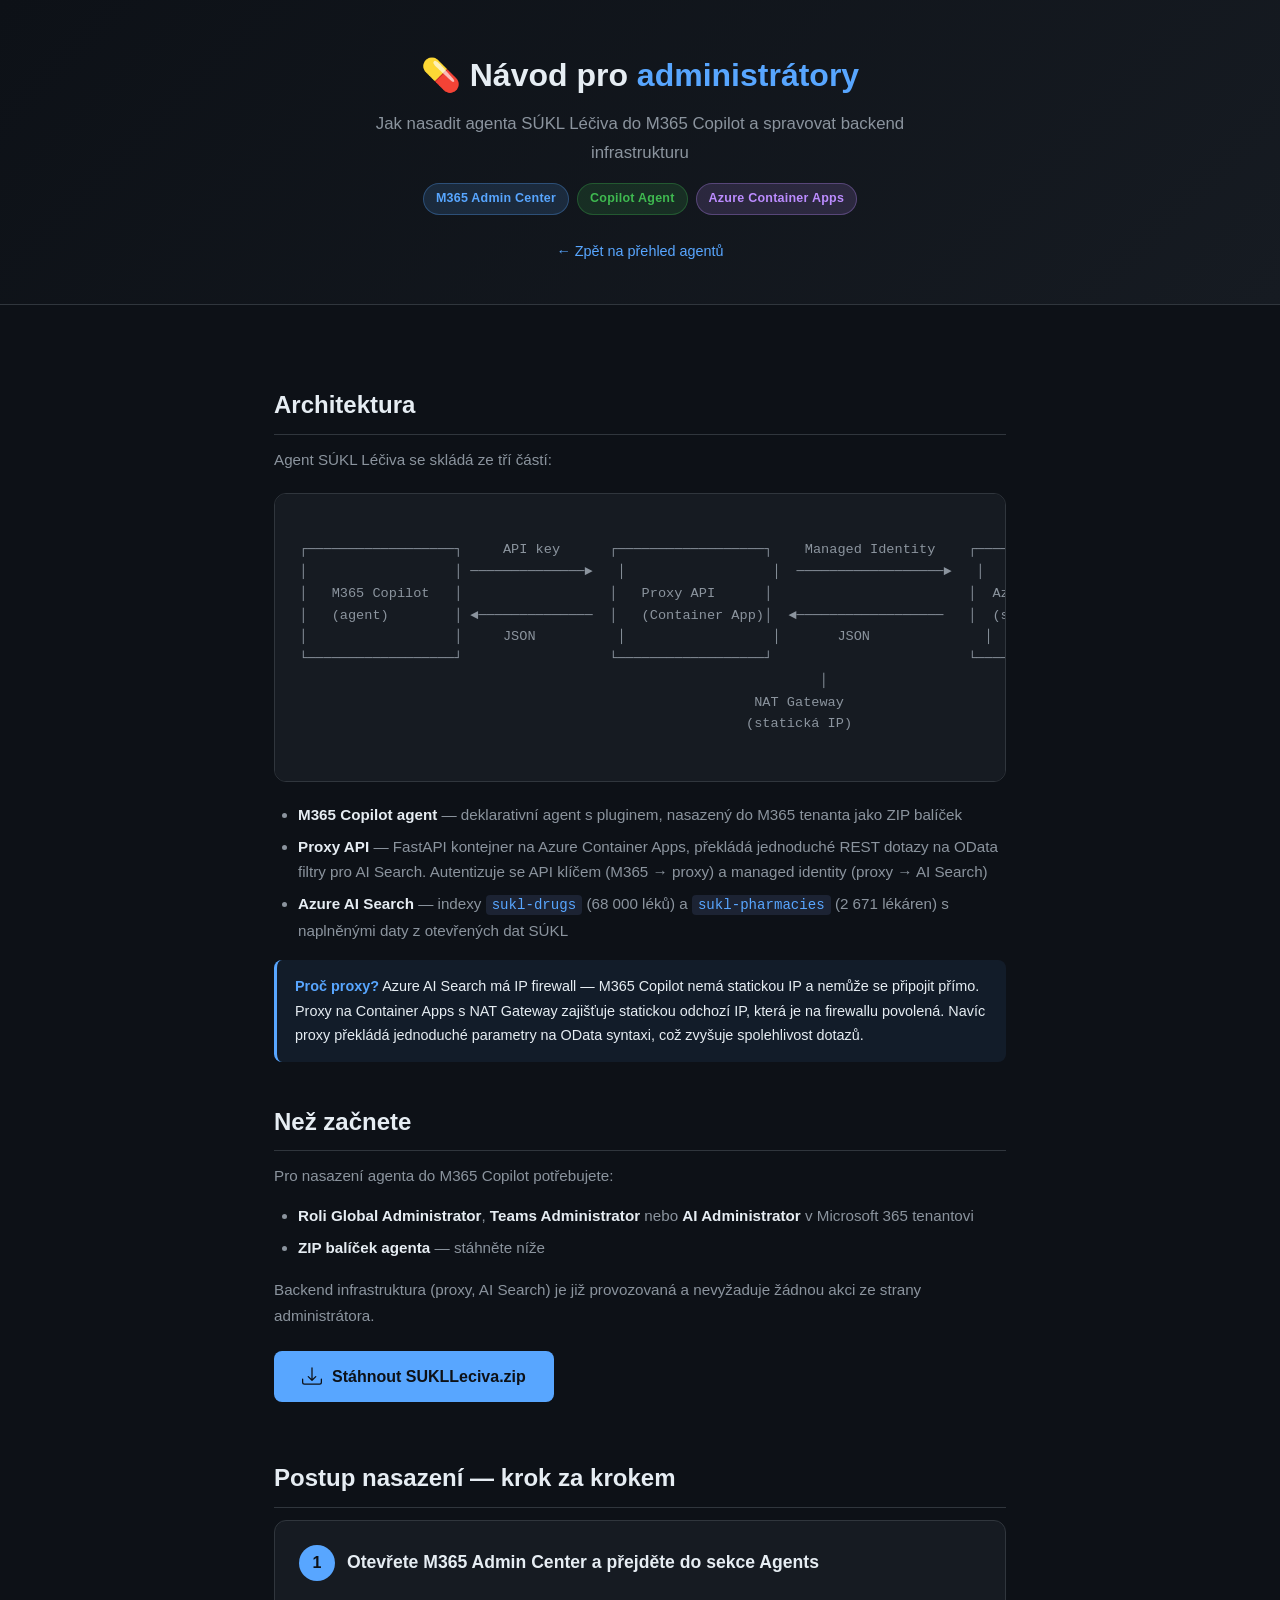
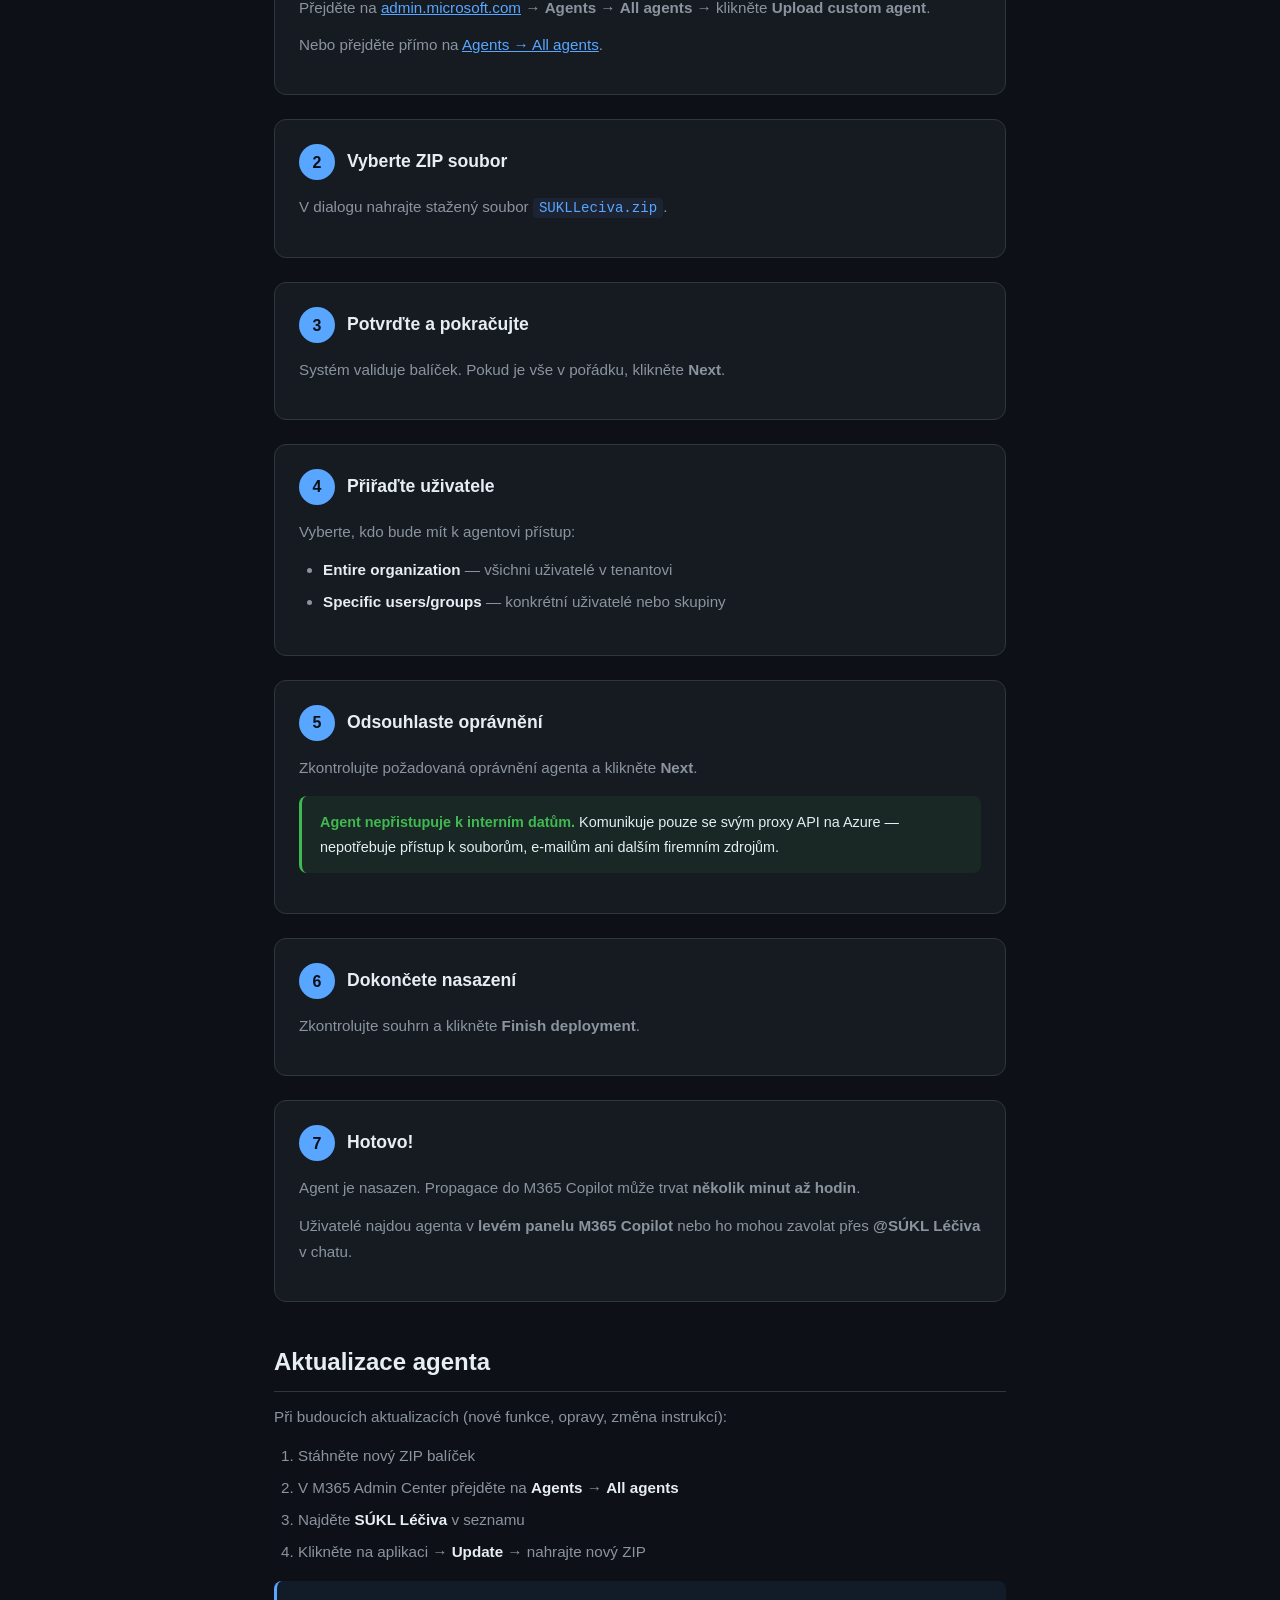
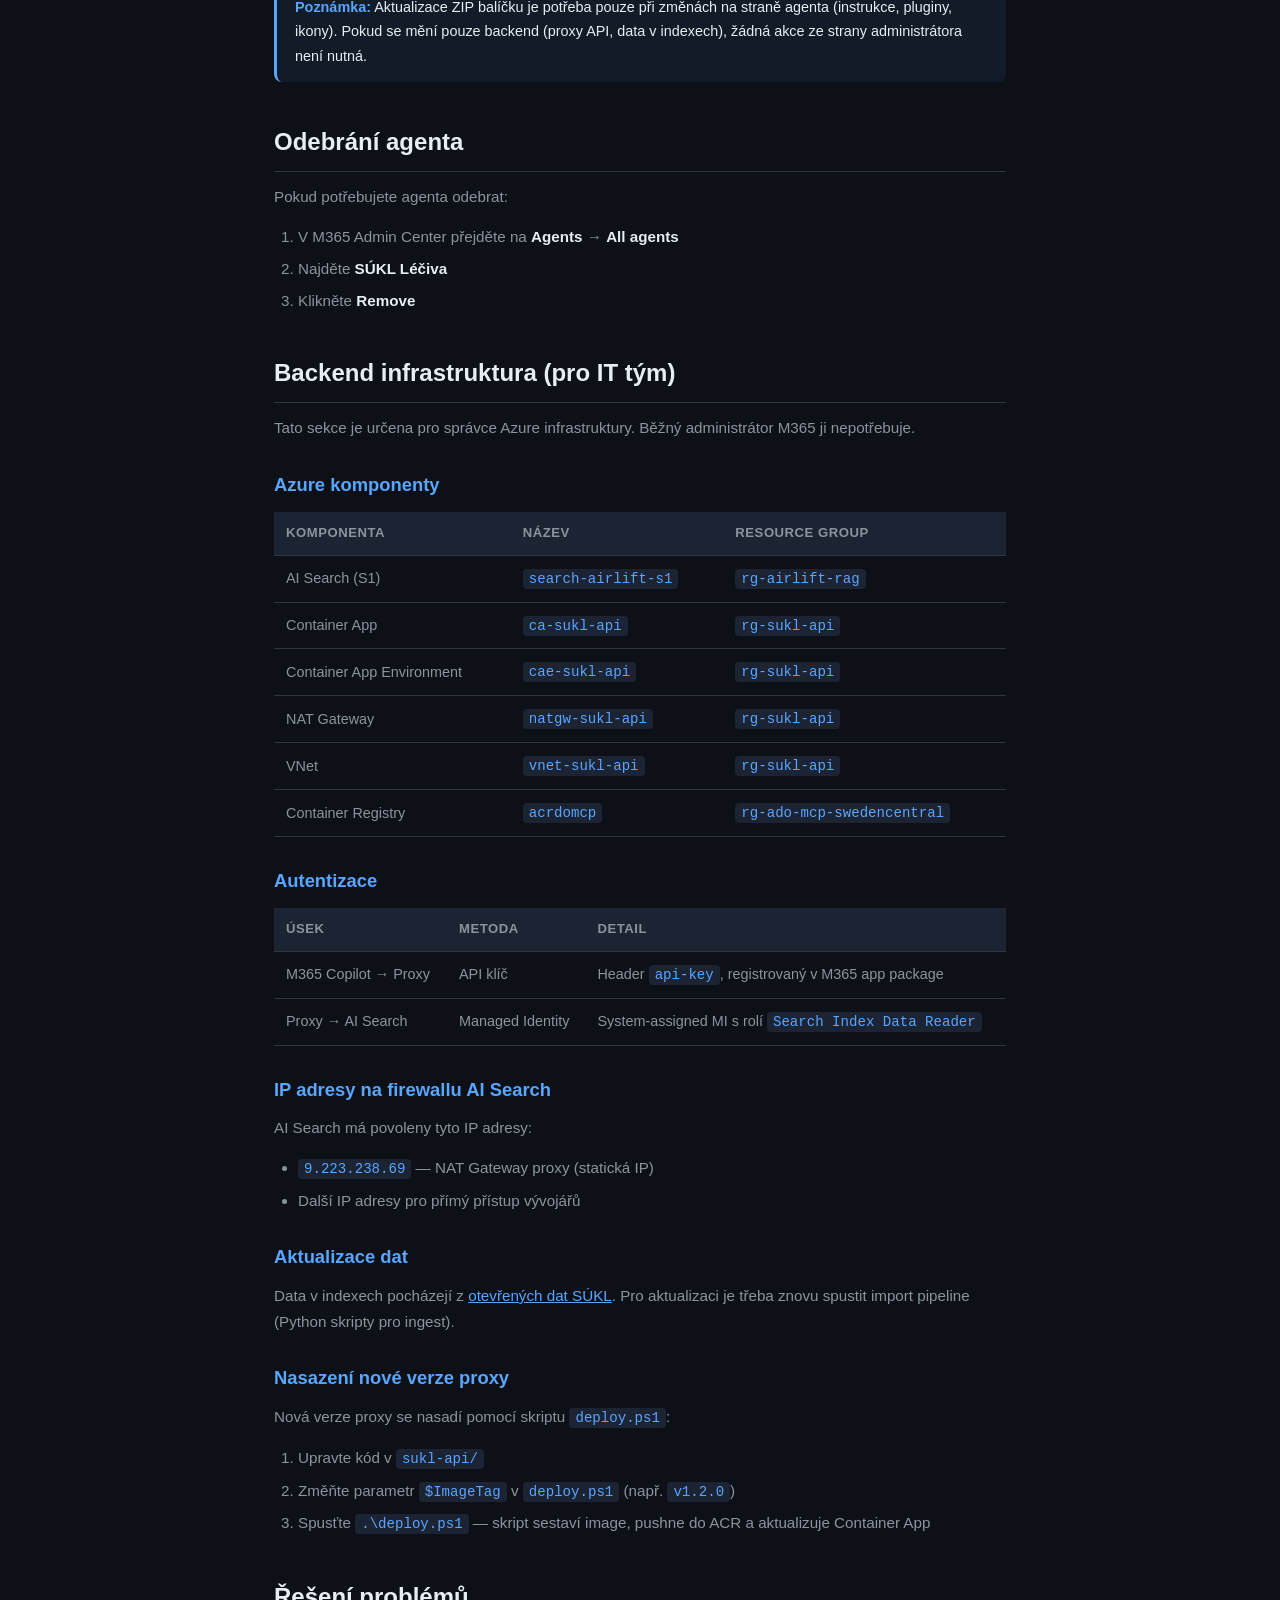
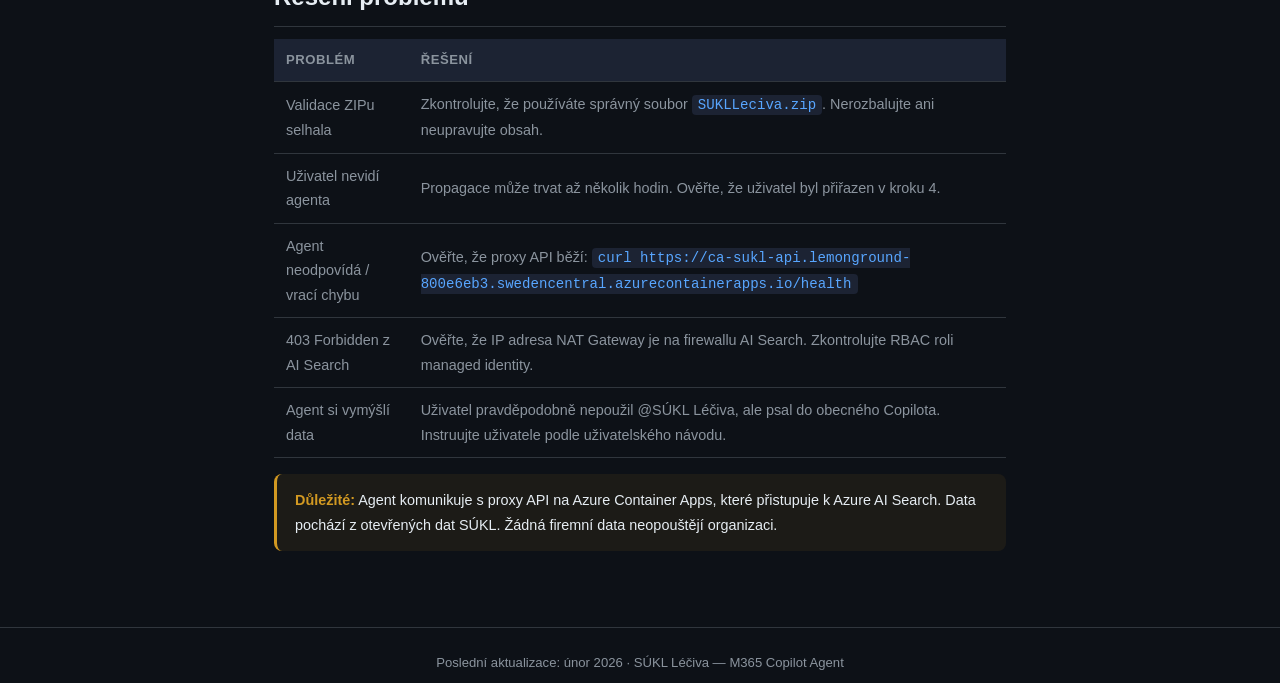
==== admin-guide.html @ ea1d370c "SUKL Leciva agent docs - user guide, admin guide, data pipeline" ====
<!DOCTYPE html>
<html lang="cs">
<head>
    <meta charset="UTF-8">
    <meta name="viewport" content="width=device-width, initial-scale=1.0">
    <title>Návod pro administrátory — SÚKL Léčiva</title>
    <style>
        :root {
            --bg: #0d1117;
            --surface: #161b22;
            --surface2: #1c2333;
            --border: #30363d;
            --text: #e6edf3;
            --text-muted: #8b949e;
            --accent: #58a6ff;
            --accent-hover: #79c0ff;
            --green: #3fb950;
            --red: #f85149;
            --yellow: #d29922;
            --purple: #bc8cff;
            --card-radius: 12px;
        }
        * { margin: 0; padding: 0; box-sizing: border-box; }
        body {
            font-family: -apple-system, BlinkMacSystemFont, 'Segoe UI', Helvetica, Arial, sans-serif;
            background: var(--bg);
            color: var(--text);
            line-height: 1.7;
        }
        .container { max-width: 780px; margin: 0 auto; padding: 0 24px; }

        /* Header */
        header {
            background: linear-gradient(135deg, #0d1117 0%, #161b22 100%);
            border-bottom: 1px solid var(--border);
            padding: 48px 0 40px;
            text-align: center;
        }
        header h1 { font-size: 2rem; font-weight: 700; margin-bottom: 8px; }
        header h1 span { color: var(--accent); }
        header p { color: var(--text-muted); font-size: 1.05rem; max-width: 600px; margin: 0 auto; }
        .badge-row { margin-top: 16px; display: flex; gap: 8px; justify-content: center; flex-wrap: wrap; }
        .badge {
            display: inline-block; padding: 4px 12px; border-radius: 20px;
            font-size: 0.78rem; font-weight: 600; letter-spacing: 0.02em;
        }
        .badge-blue { background: rgba(88,166,255,0.15); color: var(--accent); border: 1px solid rgba(88,166,255,0.3); }
        .badge-green { background: rgba(63,185,80,0.15); color: var(--green); border: 1px solid rgba(63,185,80,0.3); }
        .badge-purple { background: rgba(188,140,255,0.15); color: var(--purple); border: 1px solid rgba(188,140,255,0.3); }

        /* Back link */
        .back-link {
            display: inline-block; margin: 24px 0 0; font-size: 0.9rem;
            color: var(--accent); text-decoration: none;
        }
        .back-link:hover { text-decoration: underline; }

        /* Article body */
        article { padding: 40px 0 60px; }
        h2 { font-size: 1.5rem; margin: 40px 0 12px; color: var(--text); border-bottom: 1px solid var(--border); padding-bottom: 8px; }
        h3 { font-size: 1.15rem; margin: 28px 0 10px; color: var(--accent); }
        p { margin-bottom: 14px; color: var(--text-muted); font-size: 0.95rem; }
        ol, ul { padding-left: 24px; margin-bottom: 16px; }
        li { margin-bottom: 6px; color: var(--text-muted); font-size: 0.95rem; }
        li strong { color: var(--text); }
        a { color: var(--accent); }

        /* Step cards */
        .step {
            background: var(--surface);
            border: 1px solid var(--border);
            border-radius: var(--card-radius);
            padding: 24px;
            margin-bottom: 24px;
        }
        .step-header {
            display: flex; align-items: center; gap: 12px; margin-bottom: 14px;
        }
        .step-number {
            background: var(--accent);
            color: #0d1117;
            width: 36px; height: 36px;
            border-radius: 50%;
            display: flex; align-items: center; justify-content: center;
            font-weight: 700; font-size: 1rem; flex-shrink: 0;
        }
        .step-title { font-size: 1.1rem; font-weight: 600; }
        .step p { margin-bottom: 12px; }

        /* Callout boxes */
        .callout { border-radius: 8px; padding: 14px 18px; margin: 16px 0; font-size: 0.9rem; }
        .callout-tip { background: rgba(63,185,80,0.08); border-left: 3px solid var(--green); }
        .callout-tip strong { color: var(--green); }
        .callout-warn { background: rgba(210,153,34,0.08); border-left: 3px solid var(--yellow); }
        .callout-warn strong { color: var(--yellow); }
        .callout-info { background: rgba(88,166,255,0.08); border-left: 3px solid var(--accent); }
        .callout-info strong { color: var(--accent); }

        /* Download button */
        .download-btn {
            display: inline-flex; align-items: center; gap: 10px;
            background: var(--accent); color: #0d1117;
            padding: 12px 28px; border-radius: 8px;
            font-weight: 700; font-size: 1rem;
            text-decoration: none; transition: background 0.2s;
            margin: 8px 0 16px;
        }
        .download-btn:hover { background: var(--accent-hover); }
        .download-btn svg { width: 20px; height: 20px; }

        /* Code */
        code {
            background: var(--surface2); padding: 2px 6px; border-radius: 4px;
            font-size: 0.88rem; color: var(--accent);
        }

        /* Table */
        table { width: 100%; border-collapse: collapse; margin: 12px 0; font-size: 0.9rem; }
        th, td { padding: 10px 12px; text-align: left; border-bottom: 1px solid var(--border); }
        th { background: var(--surface2); color: var(--text-muted); font-weight: 600; font-size: 0.82rem; text-transform: uppercase; letter-spacing: 0.04em; }
        td { color: var(--text-muted); }

        /* Architecture diagram */
        .arch-diagram {
            background: var(--surface);
            border: 1px solid var(--border);
            border-radius: var(--card-radius);
            padding: 24px;
            margin: 20px 0;
            text-align: center;
            font-family: 'Courier New', monospace;
            font-size: 0.85rem;
            line-height: 1.6;
            overflow-x: auto;
            white-space: pre;
            color: var(--text-muted);
        }

        /* Footer */
        footer {
            border-top: 1px solid var(--border); padding: 24px 0; text-align: center;
            color: var(--text-muted); font-size: 0.82rem;
        }
    </style>
</head>
<body>
    <header>
        <div class="container">
            <h1>💊 Návod pro <span>administrátory</span></h1>
            <p>Jak nasadit agenta SÚKL Léčiva do M365 Copilot a spravovat backend infrastrukturu</p>
            <div class="badge-row">
                <span class="badge badge-blue">M365 Admin Center</span>
                <span class="badge badge-green">Copilot Agent</span>
                <span class="badge badge-purple">Azure Container Apps</span>
            </div>
            <a href="index.html" class="back-link">← Zpět na přehled agentů</a>
        </div>
    </header>

    <article>
        <div class="container">

            <!-- ================================ -->
            <!-- ARCHITEKTURA                     -->
            <!-- ================================ -->
            <h2>Architektura</h2>
            <p>Agent SÚKL Léčiva se skládá ze tří částí:</p>

            <div class="arch-diagram">
┌──────────────────┐     API key      ┌──────────────────┐    Managed Identity    ┌──────────────────┐
│                  │ ──────────────►   │                  │  ──────────────────►   │                  │
│   M365 Copilot   │                  │   Proxy API      │                        │  Azure AI Search │
│   (agent)        │ ◄──────────────  │   (Container App)│  ◄──────────────────   │  (sukl-drugs,    │
│                  │     JSON          │                  │       JSON              │   sukl-pharmacies)│
└──────────────────┘                  └──────────────────┘                        └──────────────────┘
                                             │
                                       NAT Gateway
                                       (statická IP)
            </div>

            <ul>
                <li><strong>M365 Copilot agent</strong> — deklarativní agent s pluginem, nasazený do M365 tenanta jako ZIP balíček</li>
                <li><strong>Proxy API</strong> — FastAPI kontejner na Azure Container Apps, překládá jednoduché REST dotazy na OData filtry pro AI Search. Autentizuje se API klíčem (M365 → proxy) a managed identity (proxy → AI Search)</li>
                <li><strong>Azure AI Search</strong> — indexy <code>sukl-drugs</code> (68 000 léků) a <code>sukl-pharmacies</code> (2 671 lékáren) s naplněnými daty z otevřených dat SÚKL</li>
            </ul>

            <div class="callout callout-info">
                <strong>Proč proxy?</strong> Azure AI Search má IP firewall — M365 Copilot nemá statickou IP a nemůže se připojit přímo. Proxy na Container Apps s NAT Gateway zajišťuje statickou odchozí IP, která je na firewallu povolená. Navíc proxy překládá jednoduché parametry na OData syntaxi, což zvyšuje spolehlivost dotazů.
            </div>

            <!-- ================================ -->
            <!-- PŘEDPOKLADY                      -->
            <!-- ================================ -->
            <h2>Než začnete</h2>
            <p>Pro nasazení agenta do M365 Copilot potřebujete:</p>
            <ul>
                <li><strong>Roli Global Administrator</strong>, <strong>Teams Administrator</strong> nebo <strong>AI Administrator</strong> v Microsoft 365 tenantovi</li>
                <li><strong>ZIP balíček agenta</strong> — stáhněte níže</li>
            </ul>
            <p>Backend infrastruktura (proxy, AI Search) je již provozovaná a nevyžaduje žádnou akci ze strany administrátora.</p>

            <a href="SUKLLeciva.zip" class="download-btn" download>
                <svg xmlns="http://www.w3.org/2000/svg" fill="currentColor" viewBox="0 0 16 16"><path d="M.5 9.9a.5.5 0 0 1 .5.5v2.5a1 1 0 0 0 1 1h12a1 1 0 0 0 1-1v-2.5a.5.5 0 0 1 1 0v2.5a2 2 0 0 1-2 2H2a2 2 0 0 1-2-2v-2.5a.5.5 0 0 1 .5-.5z"/><path d="M7.646 11.854a.5.5 0 0 0 .708 0l3-3a.5.5 0 0 0-.708-.708L8.5 10.293V1.5a.5.5 0 0 0-1 0v8.793L5.354 8.146a.5.5 0 1 0-.708.708l3 3z"/></svg>
                Stáhnout SUKLLeciva.zip
            </a>

            <!-- ================================ -->
            <!-- POSTUP NASAZENÍ                  -->
            <!-- ================================ -->
            <h2>Postup nasazení — krok za krokem</h2>

            <!-- Step 1 -->
            <div class="step">
                <div class="step-header">
                    <div class="step-number">1</div>
                    <div class="step-title">Otevřete M365 Admin Center a přejděte do sekce Agents</div>
                </div>
                <p>Přejděte na <a href="https://admin.microsoft.com" target="_blank">admin.microsoft.com</a> → <strong>Agents</strong> → <strong>All agents</strong> → klikněte <strong>Upload custom agent</strong>.</p>
                <p>Nebo přejděte přímo na <a href="https://admin.microsoft.com/#/copilot/agents" target="_blank">Agents → All agents</a>.</p>
            </div>

            <!-- Step 2 -->
            <div class="step">
                <div class="step-header">
                    <div class="step-number">2</div>
                    <div class="step-title">Vyberte ZIP soubor</div>
                </div>
                <p>V dialogu nahrajte stažený soubor <code>SUKLLeciva.zip</code>.</p>
            </div>

            <!-- Step 3 -->
            <div class="step">
                <div class="step-header">
                    <div class="step-number">3</div>
                    <div class="step-title">Potvrďte a pokračujte</div>
                </div>
                <p>Systém validuje balíček. Pokud je vše v pořádku, klikněte <strong>Next</strong>.</p>
            </div>

            <!-- Step 4 -->
            <div class="step">
                <div class="step-header">
                    <div class="step-number">4</div>
                    <div class="step-title">Přiřaďte uživatele</div>
                </div>
                <p>Vyberte, kdo bude mít k agentovi přístup:</p>
                <ul>
                    <li><strong>Entire organization</strong> — všichni uživatelé v tenantovi</li>
                    <li><strong>Specific users/groups</strong> — konkrétní uživatelé nebo skupiny</li>
                </ul>
            </div>

            <!-- Step 5 -->
            <div class="step">
                <div class="step-header">
                    <div class="step-number">5</div>
                    <div class="step-title">Odsouhlaste oprávnění</div>
                </div>
                <p>Zkontrolujte požadovaná oprávnění agenta a klikněte <strong>Next</strong>.</p>
                <div class="callout callout-tip">
                    <strong>Agent nepřistupuje k interním datům.</strong> Komunikuje pouze se svým proxy API na Azure — nepotřebuje přístup k souborům, e-mailům ani dalším firemním zdrojům.
                </div>
            </div>

            <!-- Step 6 -->
            <div class="step">
                <div class="step-header">
                    <div class="step-number">6</div>
                    <div class="step-title">Dokončete nasazení</div>
                </div>
                <p>Zkontrolujte souhrn a klikněte <strong>Finish deployment</strong>.</p>
            </div>

            <!-- Step 7 -->
            <div class="step">
                <div class="step-header">
                    <div class="step-number">7</div>
                    <div class="step-title">Hotovo!</div>
                </div>
                <p>Agent je nasazen. Propagace do M365 Copilot může trvat <strong>několik minut až hodin</strong>.</p>
                <p>Uživatelé najdou agenta v <strong>levém panelu M365 Copilot</strong> nebo ho mohou zavolat přes <strong>@SÚKL Léčiva</strong> v chatu.</p>
            </div>

            <!-- ================================ -->
            <!-- AKTUALIZACE                      -->
            <!-- ================================ -->
            <h2>Aktualizace agenta</h2>
            <p>Při budoucích aktualizacích (nové funkce, opravy, změna instrukcí):</p>
            <ol>
                <li>Stáhněte nový ZIP balíček</li>
                <li>V M365 Admin Center přejděte na <strong>Agents</strong> → <strong>All agents</strong></li>
                <li>Najděte <strong>SÚKL Léčiva</strong> v seznamu</li>
                <li>Klikněte na aplikaci → <strong>Update</strong> → nahrajte nový ZIP</li>
            </ol>
            <div class="callout callout-info">
                <strong>Poznámka:</strong> Aktualizace ZIP balíčku je potřeba pouze při změnách na straně agenta (instrukce, pluginy, ikony). Pokud se mění pouze backend (proxy API, data v indexech), žádná akce ze strany administrátora není nutná.
            </div>

            <!-- ================================ -->
            <!-- ODEBRÁNÍ                         -->
            <!-- ================================ -->
            <h2>Odebrání agenta</h2>
            <p>Pokud potřebujete agenta odebrat:</p>
            <ol>
                <li>V M365 Admin Center přejděte na <strong>Agents</strong> → <strong>All agents</strong></li>
                <li>Najděte <strong>SÚKL Léčiva</strong></li>
                <li>Klikněte <strong>Remove</strong></li>
            </ol>

            <!-- ================================ -->
            <!-- BACKEND INFRASTRUKTURA           -->
            <!-- ================================ -->
            <h2>Backend infrastruktura (pro IT tým)</h2>
            <p>Tato sekce je určena pro správce Azure infrastruktury. Běžný administrátor M365 ji nepotřebuje.</p>

            <h3>Azure komponenty</h3>
            <table>
                <thead><tr><th>Komponenta</th><th>Název</th><th>Resource Group</th></tr></thead>
                <tbody>
                    <tr><td>AI Search (S1)</td><td><code>search-airlift-s1</code></td><td><code>rg-airlift-rag</code></td></tr>
                    <tr><td>Container App</td><td><code>ca-sukl-api</code></td><td><code>rg-sukl-api</code></td></tr>
                    <tr><td>Container App Environment</td><td><code>cae-sukl-api</code></td><td><code>rg-sukl-api</code></td></tr>
                    <tr><td>NAT Gateway</td><td><code>natgw-sukl-api</code></td><td><code>rg-sukl-api</code></td></tr>
                    <tr><td>VNet</td><td><code>vnet-sukl-api</code></td><td><code>rg-sukl-api</code></td></tr>
                    <tr><td>Container Registry</td><td><code>acrdomcp</code></td><td><code>rg-ado-mcp-swedencentral</code></td></tr>
                </tbody>
            </table>

            <h3>Autentizace</h3>
            <table>
                <thead><tr><th>Úsek</th><th>Metoda</th><th>Detail</th></tr></thead>
                <tbody>
                    <tr><td>M365 Copilot → Proxy</td><td>API klíč</td><td>Header <code>api-key</code>, registrovaný v M365 app package</td></tr>
                    <tr><td>Proxy → AI Search</td><td>Managed Identity</td><td>System-assigned MI s rolí <code>Search Index Data Reader</code></td></tr>
                </tbody>
            </table>

            <h3>IP adresy na firewallu AI Search</h3>
            <p>AI Search má povoleny tyto IP adresy:</p>
            <ul>
                <li><code>9.223.238.69</code> — NAT Gateway proxy (statická IP)</li>
                <li>Další IP adresy pro přímý přístup vývojářů</li>
            </ul>

            <h3>Aktualizace dat</h3>
            <p>Data v indexech pocházejí z <a href="https://opendata.sukl.cz" target="_blank">otevřených dat SÚKL</a>. Pro aktualizaci je třeba znovu spustit import pipeline (Python skripty pro ingest).</p>

            <h3>Nasazení nové verze proxy</h3>
            <p>Nová verze proxy se nasadí pomocí skriptu <code>deploy.ps1</code>:</p>
            <ol>
                <li>Upravte kód v <code>sukl-api/</code></li>
                <li>Změňte parametr <code>$ImageTag</code> v <code>deploy.ps1</code> (např. <code>v1.2.0</code>)</li>
                <li>Spusťte <code>.\deploy.ps1</code> — skript sestaví image, pushne do ACR a aktualizuje Container App</li>
            </ol>

            <!-- ================================ -->
            <!-- ŘEŠENÍ PROBLÉMŮ                  -->
            <!-- ================================ -->
            <h2>Řešení problémů</h2>
            <table>
                <thead>
                    <tr><th>Problém</th><th>Řešení</th></tr>
                </thead>
                <tbody>
                    <tr>
                        <td>Validace ZIPu selhala</td>
                        <td>Zkontrolujte, že používáte správný soubor <code>SUKLLeciva.zip</code>. Nerozbalujte ani neupravujte obsah.</td>
                    </tr>
                    <tr>
                        <td>Uživatel nevidí agenta</td>
                        <td>Propagace může trvat až několik hodin. Ověřte, že uživatel byl přiřazen v kroku 4.</td>
                    </tr>
                    <tr>
                        <td>Agent neodpovídá / vrací chybu</td>
                        <td>Ověřte, že proxy API běží: <code>curl https://ca-sukl-api.lemonground-800e6eb3.swedencentral.azurecontainerapps.io/health</code></td>
                    </tr>
                    <tr>
                        <td>403 Forbidden z AI Search</td>
                        <td>Ověřte, že IP adresa NAT Gateway je na firewallu AI Search. Zkontrolujte RBAC roli managed identity.</td>
                    </tr>
                    <tr>
                        <td>Agent si vymýšlí data</td>
                        <td>Uživatel pravděpodobně nepoužil @SÚKL Léčiva, ale psal do obecného Copilota. Instruujte uživatele podle uživatelského návodu.</td>
                    </tr>
                </tbody>
            </table>

            <div class="callout callout-warn">
                <strong>Důležité:</strong> Agent komunikuje s proxy API na Azure Container Apps, které přistupuje k Azure AI Search. Data pochází z otevřených dat SÚKL. Žádná firemní data neopouštějí organizaci.
            </div>

        </div>
    </article>

    <footer>
        <div class="container">
            Poslední aktualizace: únor 2026 · SÚKL Léčiva — M365 Copilot Agent
        </div>
    </footer>
</body>
</html>
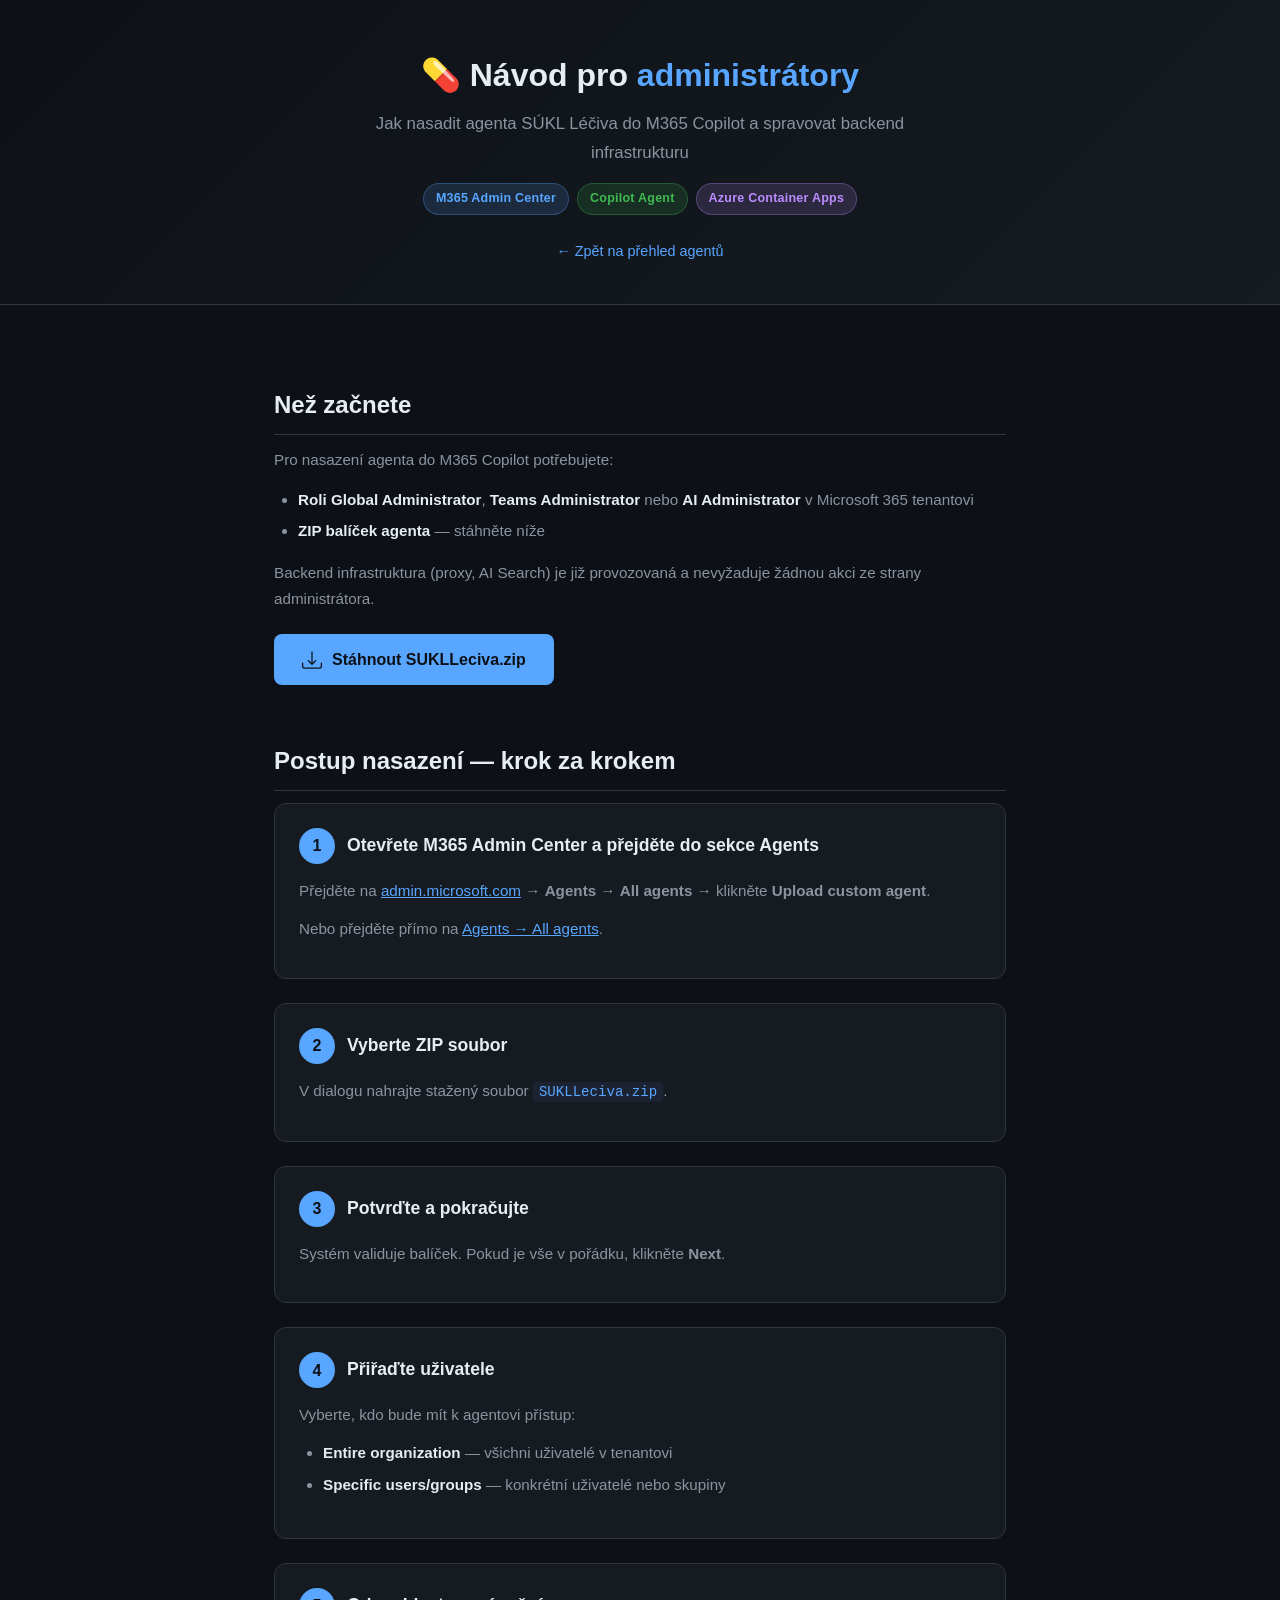
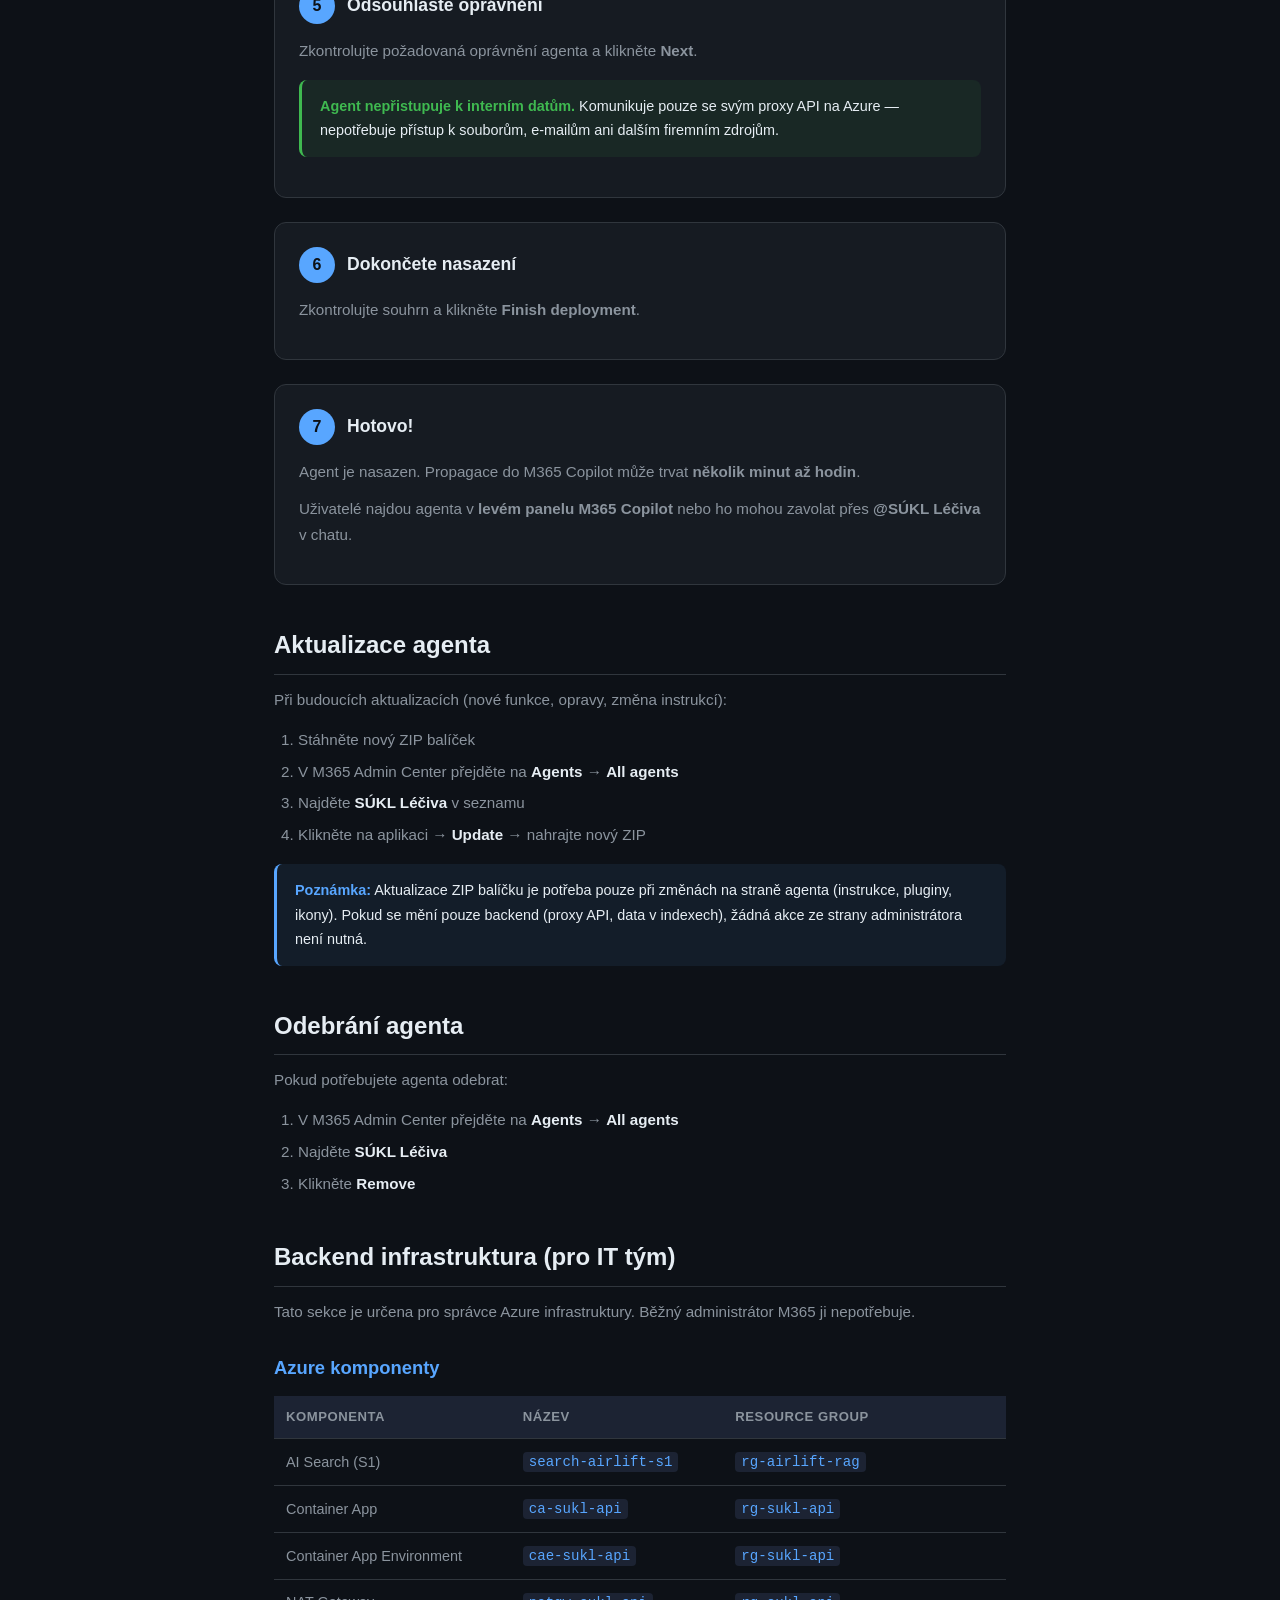
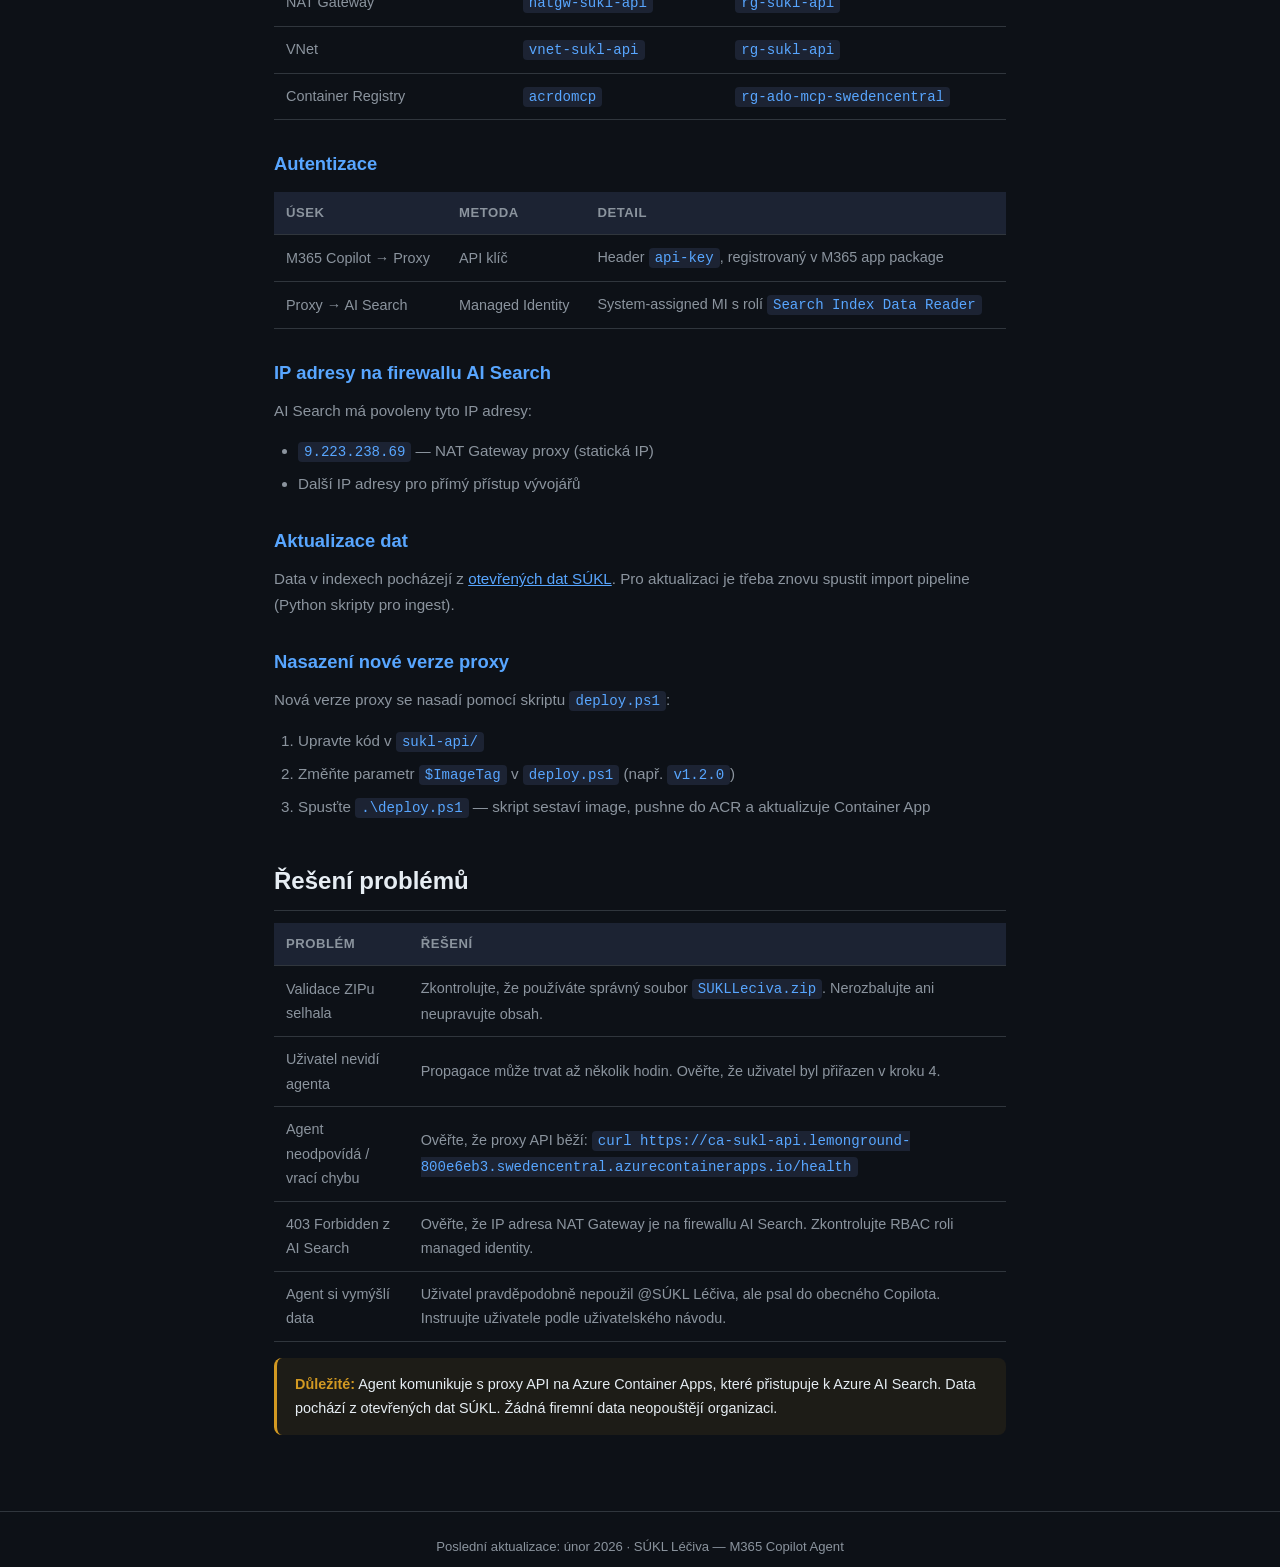
==== commit 64098322: "Remove architektura section from admin guide" ====
--- a/admin-guide.html
+++ b/admin-guide.html
@@ -161,34 +161,6 @@
         <div class="container">
 
             <!-- ================================ -->
-            <!-- ARCHITEKTURA                     -->
-            <!-- ================================ -->
-            <h2>Architektura</h2>
-            <p>Agent SÚKL Léčiva se skládá ze tří částí:</p>
-
-            <div class="arch-diagram">
-┌──────────────────┐     API key      ┌──────────────────┐    Managed Identity    ┌──────────────────┐
-│                  │ ──────────────►   │                  │  ──────────────────►   │                  │
-│   M365 Copilot   │                  │   Proxy API      │                        │  Azure AI Search │
-│   (agent)        │ ◄──────────────  │   (Container App)│  ◄──────────────────   │  (sukl-drugs,    │
-│                  │     JSON          │                  │       JSON              │   sukl-pharmacies)│
-└──────────────────┘                  └──────────────────┘                        └──────────────────┘
-                                             │
-                                       NAT Gateway
-                                       (statická IP)
-            </div>
-
-            <ul>
-                <li><strong>M365 Copilot agent</strong> — deklarativní agent s pluginem, nasazený do M365 tenanta jako ZIP balíček</li>
-                <li><strong>Proxy API</strong> — FastAPI kontejner na Azure Container Apps, překládá jednoduché REST dotazy na OData filtry pro AI Search. Autentizuje se API klíčem (M365 → proxy) a managed identity (proxy → AI Search)</li>
-                <li><strong>Azure AI Search</strong> — indexy <code>sukl-drugs</code> (68 000 léků) a <code>sukl-pharmacies</code> (2 671 lékáren) s naplněnými daty z otevřených dat SÚKL</li>
-            </ul>
-
-            <div class="callout callout-info">
-                <strong>Proč proxy?</strong> Azure AI Search má IP firewall — M365 Copilot nemá statickou IP a nemůže se připojit přímo. Proxy na Container Apps s NAT Gateway zajišťuje statickou odchozí IP, která je na firewallu povolená. Navíc proxy překládá jednoduché parametry na OData syntaxi, což zvyšuje spolehlivost dotazů.
-            </div>
-
-            <!-- ================================ -->
             <!-- PŘEDPOKLADY                      -->
             <!-- ================================ -->
             <h2>Než začnete</h2>
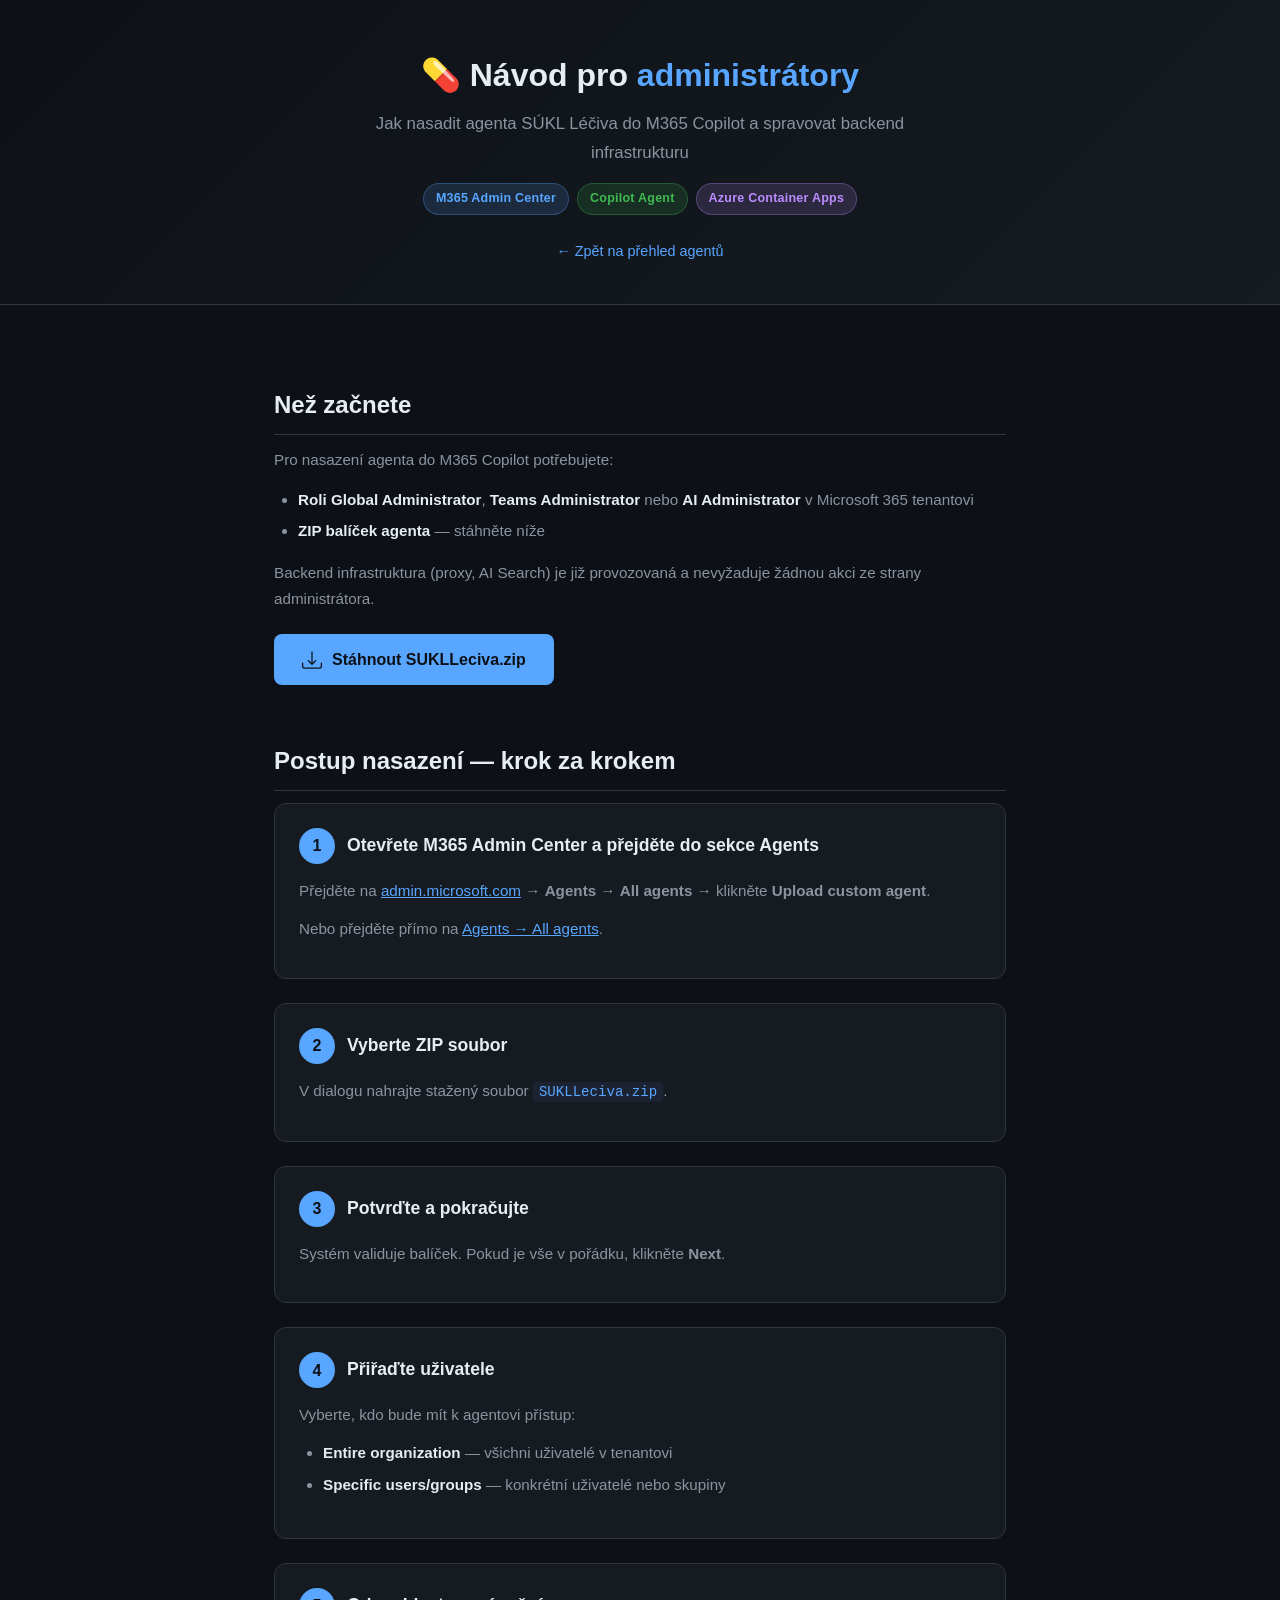
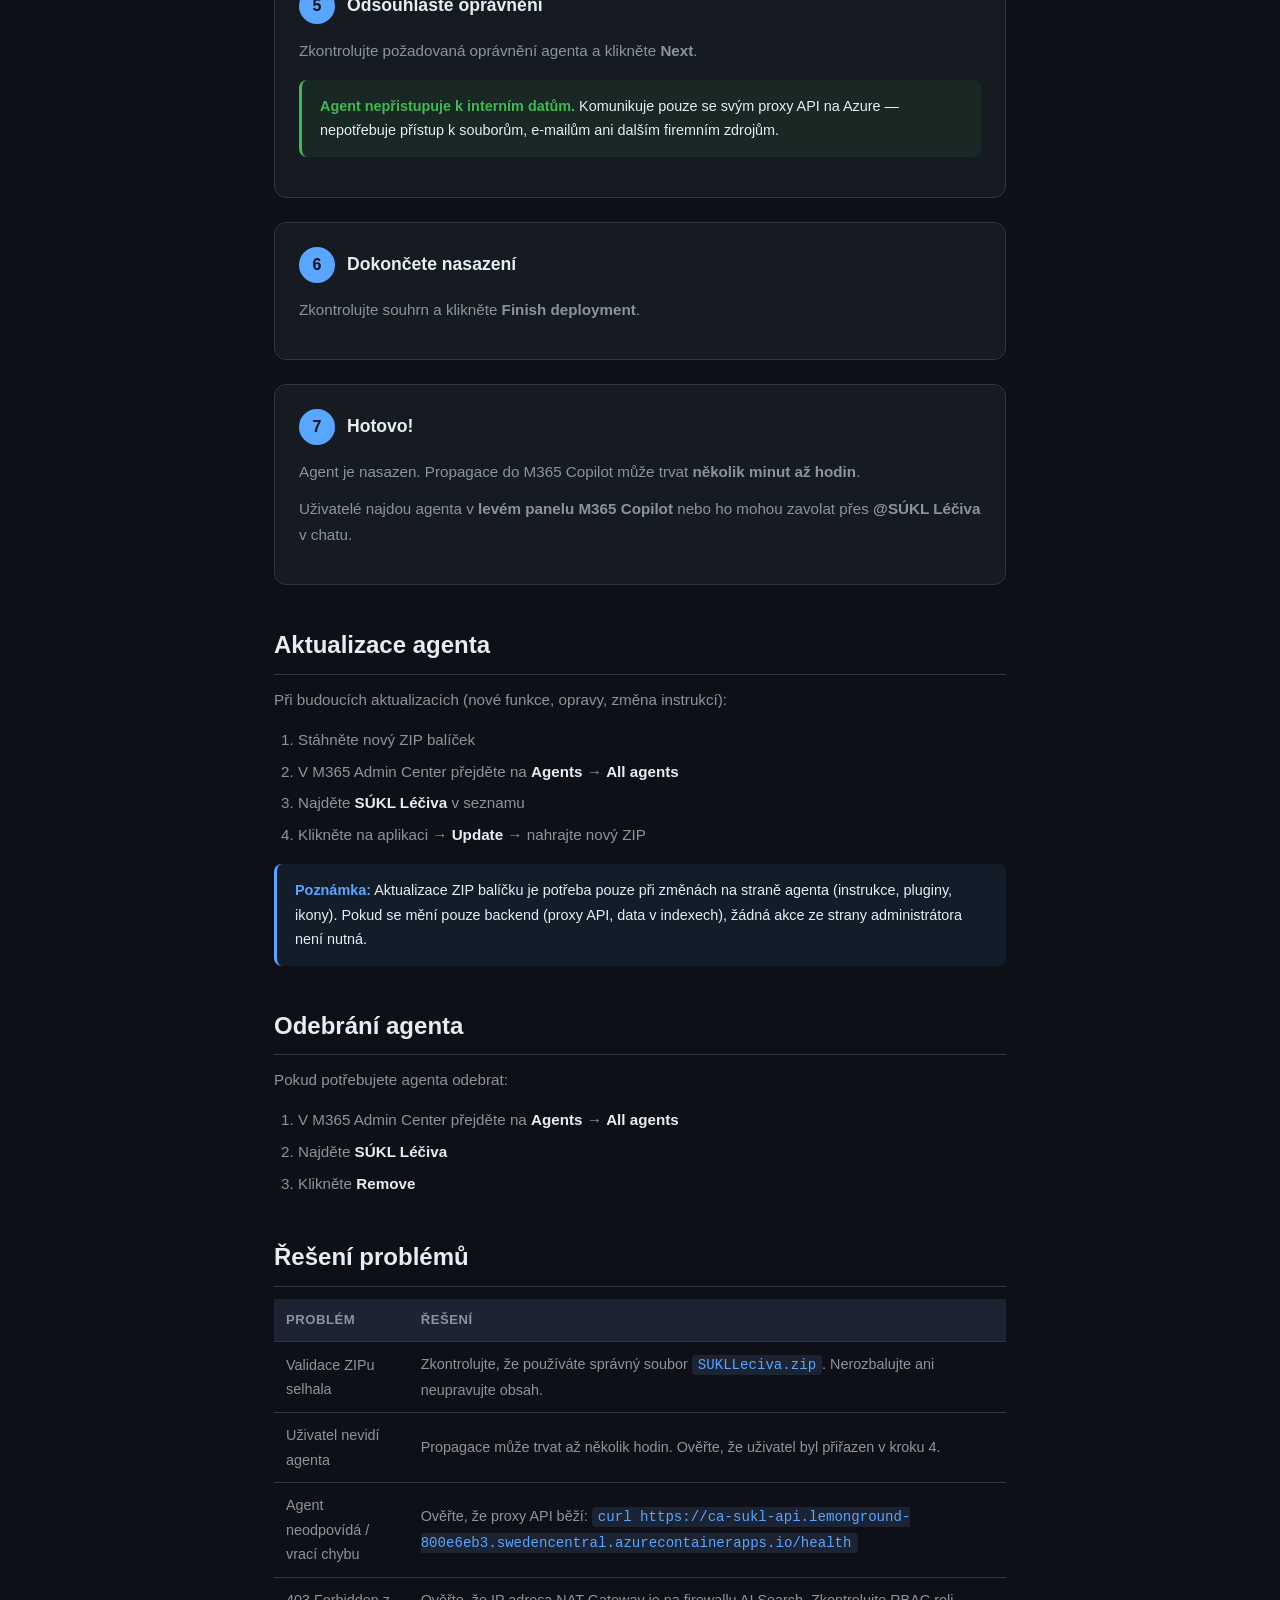
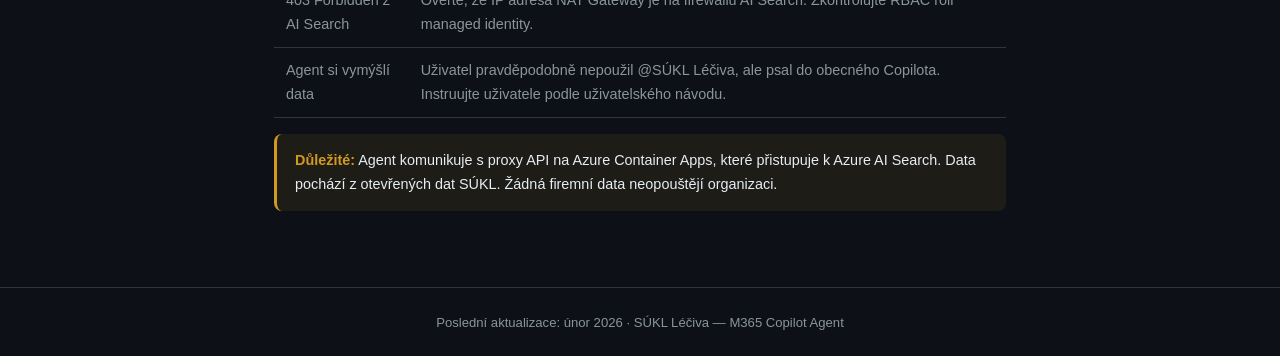
==== commit 4e2ac773: "Remove backend infrastruktura section from admin guide" ====
--- a/admin-guide.html
+++ b/admin-guide.html
@@ -280,52 +280,6 @@
             </ol>
 
             <!-- ================================ -->
-            <!-- BACKEND INFRASTRUKTURA           -->
-            <!-- ================================ -->
-            <h2>Backend infrastruktura (pro IT tým)</h2>
-            <p>Tato sekce je určena pro správce Azure infrastruktury. Běžný administrátor M365 ji nepotřebuje.</p>
-
-            <h3>Azure komponenty</h3>
-            <table>
-                <thead><tr><th>Komponenta</th><th>Název</th><th>Resource Group</th></tr></thead>
-                <tbody>
-                    <tr><td>AI Search (S1)</td><td><code>search-airlift-s1</code></td><td><code>rg-airlift-rag</code></td></tr>
-                    <tr><td>Container App</td><td><code>ca-sukl-api</code></td><td><code>rg-sukl-api</code></td></tr>
-                    <tr><td>Container App Environment</td><td><code>cae-sukl-api</code></td><td><code>rg-sukl-api</code></td></tr>
-                    <tr><td>NAT Gateway</td><td><code>natgw-sukl-api</code></td><td><code>rg-sukl-api</code></td></tr>
-                    <tr><td>VNet</td><td><code>vnet-sukl-api</code></td><td><code>rg-sukl-api</code></td></tr>
-                    <tr><td>Container Registry</td><td><code>acrdomcp</code></td><td><code>rg-ado-mcp-swedencentral</code></td></tr>
-                </tbody>
-            </table>
-
-            <h3>Autentizace</h3>
-            <table>
-                <thead><tr><th>Úsek</th><th>Metoda</th><th>Detail</th></tr></thead>
-                <tbody>
-                    <tr><td>M365 Copilot → Proxy</td><td>API klíč</td><td>Header <code>api-key</code>, registrovaný v M365 app package</td></tr>
-                    <tr><td>Proxy → AI Search</td><td>Managed Identity</td><td>System-assigned MI s rolí <code>Search Index Data Reader</code></td></tr>
-                </tbody>
-            </table>
-
-            <h3>IP adresy na firewallu AI Search</h3>
-            <p>AI Search má povoleny tyto IP adresy:</p>
-            <ul>
-                <li><code>9.223.238.69</code> — NAT Gateway proxy (statická IP)</li>
-                <li>Další IP adresy pro přímý přístup vývojářů</li>
-            </ul>
-
-            <h3>Aktualizace dat</h3>
-            <p>Data v indexech pocházejí z <a href="https://opendata.sukl.cz" target="_blank">otevřených dat SÚKL</a>. Pro aktualizaci je třeba znovu spustit import pipeline (Python skripty pro ingest).</p>
-
-            <h3>Nasazení nové verze proxy</h3>
-            <p>Nová verze proxy se nasadí pomocí skriptu <code>deploy.ps1</code>:</p>
-            <ol>
-                <li>Upravte kód v <code>sukl-api/</code></li>
-                <li>Změňte parametr <code>$ImageTag</code> v <code>deploy.ps1</code> (např. <code>v1.2.0</code>)</li>
-                <li>Spusťte <code>.\deploy.ps1</code> — skript sestaví image, pushne do ACR a aktualizuje Container App</li>
-            </ol>
-
-            <!-- ================================ -->
             <!-- ŘEŠENÍ PROBLÉMŮ                  -->
             <!-- ================================ -->
             <h2>Řešení problémů</h2>
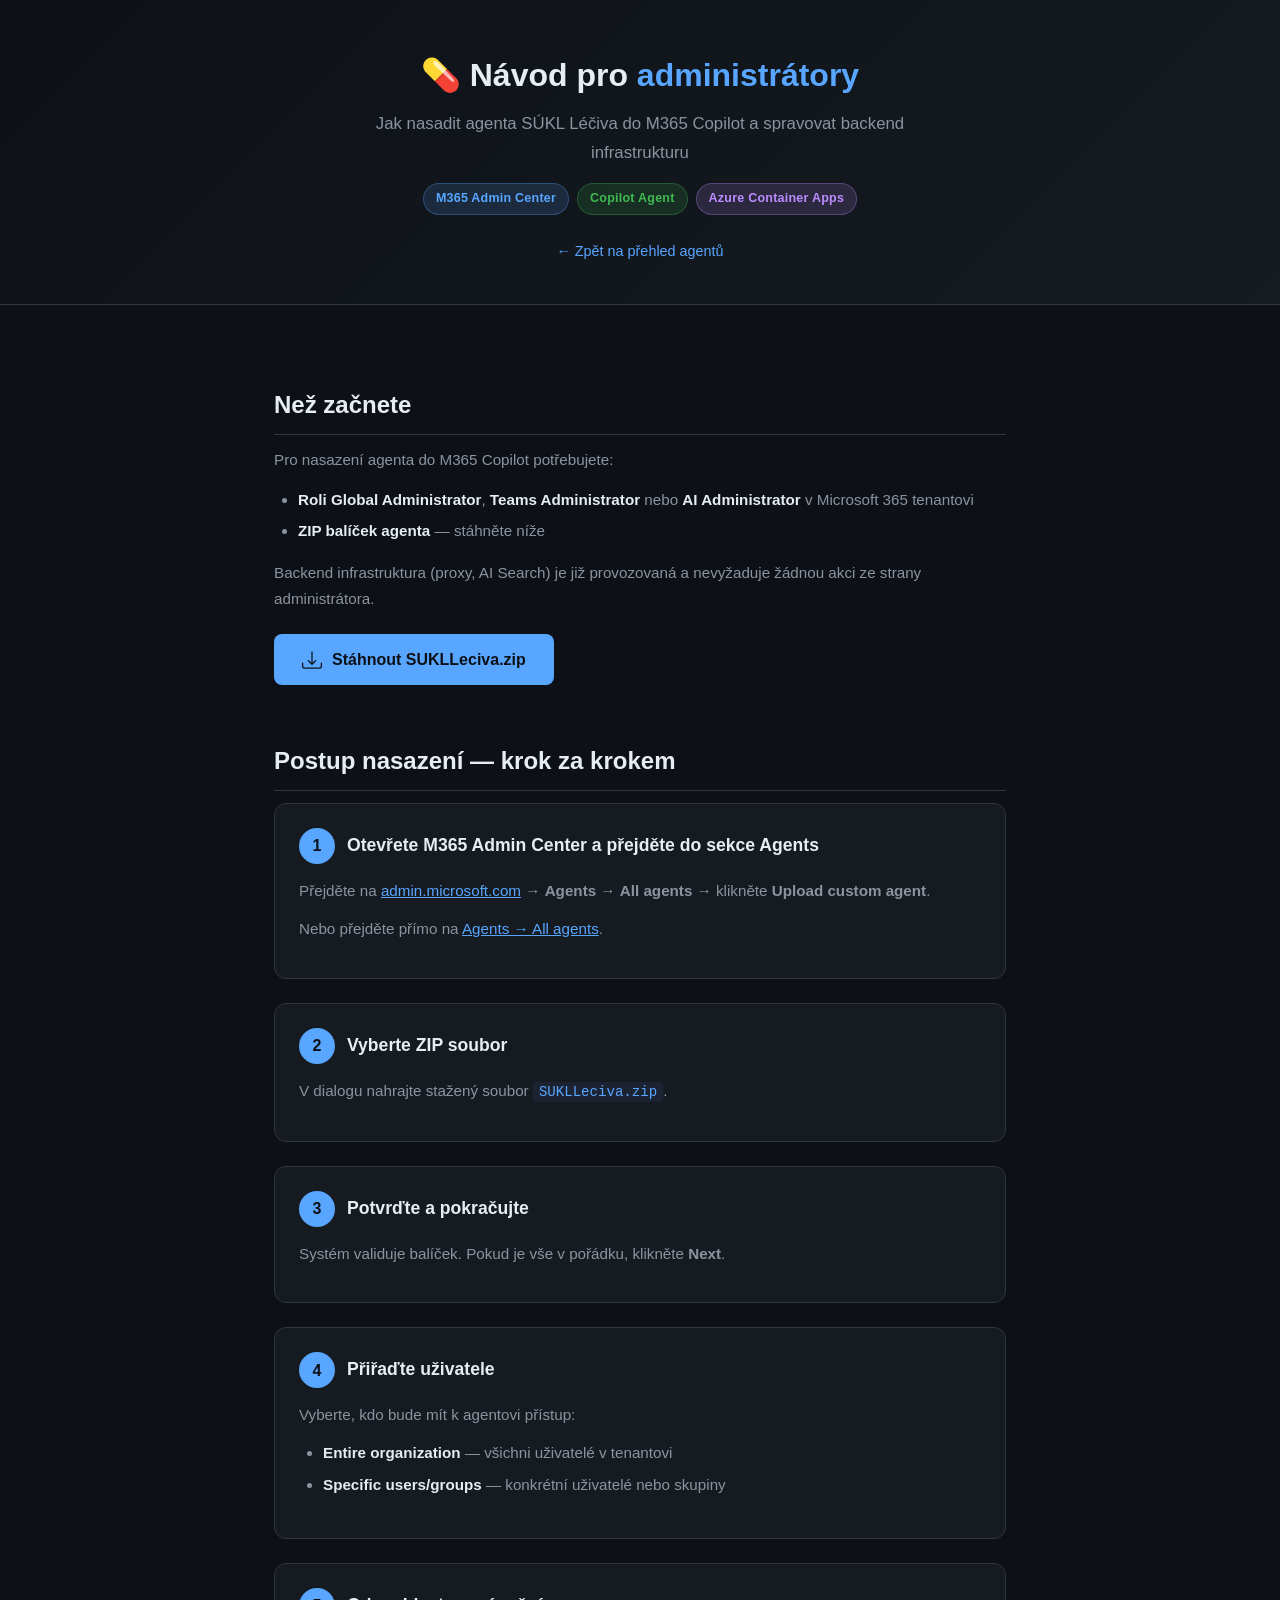
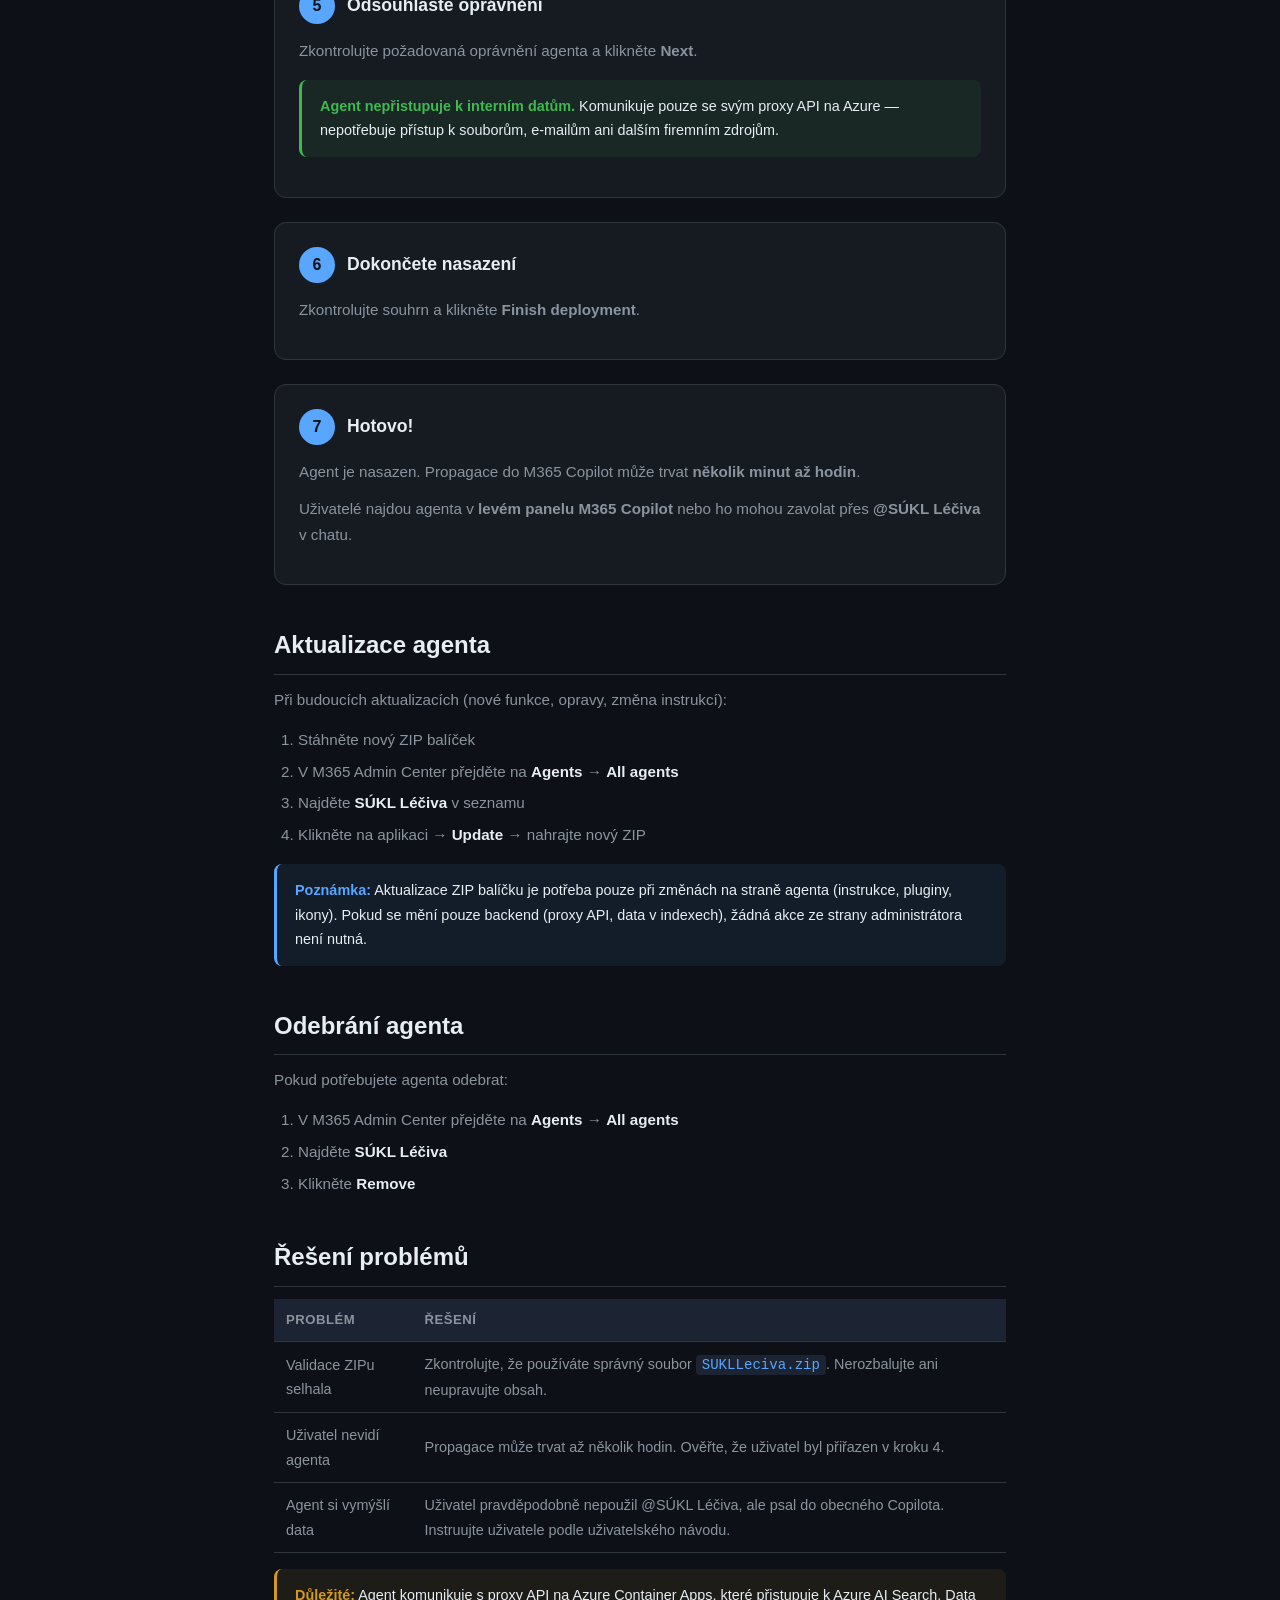
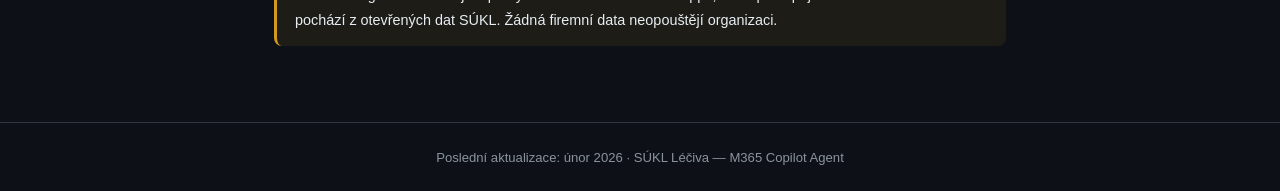
==== commit 44be3d72: "Remove backend-specific troubleshooting rows from admin guide" ====
--- a/admin-guide.html
+++ b/admin-guide.html
@@ -297,14 +297,6 @@
                         <td>Propagace může trvat až několik hodin. Ověřte, že uživatel byl přiřazen v kroku 4.</td>
                     </tr>
                     <tr>
-                        <td>Agent neodpovídá / vrací chybu</td>
-                        <td>Ověřte, že proxy API běží: <code>curl https://ca-sukl-api.lemonground-800e6eb3.swedencentral.azurecontainerapps.io/health</code></td>
-                    </tr>
-                    <tr>
-                        <td>403 Forbidden z AI Search</td>
-                        <td>Ověřte, že IP adresa NAT Gateway je na firewallu AI Search. Zkontrolujte RBAC roli managed identity.</td>
-                    </tr>
-                    <tr>
                         <td>Agent si vymýšlí data</td>
                         <td>Uživatel pravděpodobně nepoužil @SÚKL Léčiva, ale psal do obecného Copilota. Instruujte uživatele podle uživatelského návodu.</td>
                     </tr>
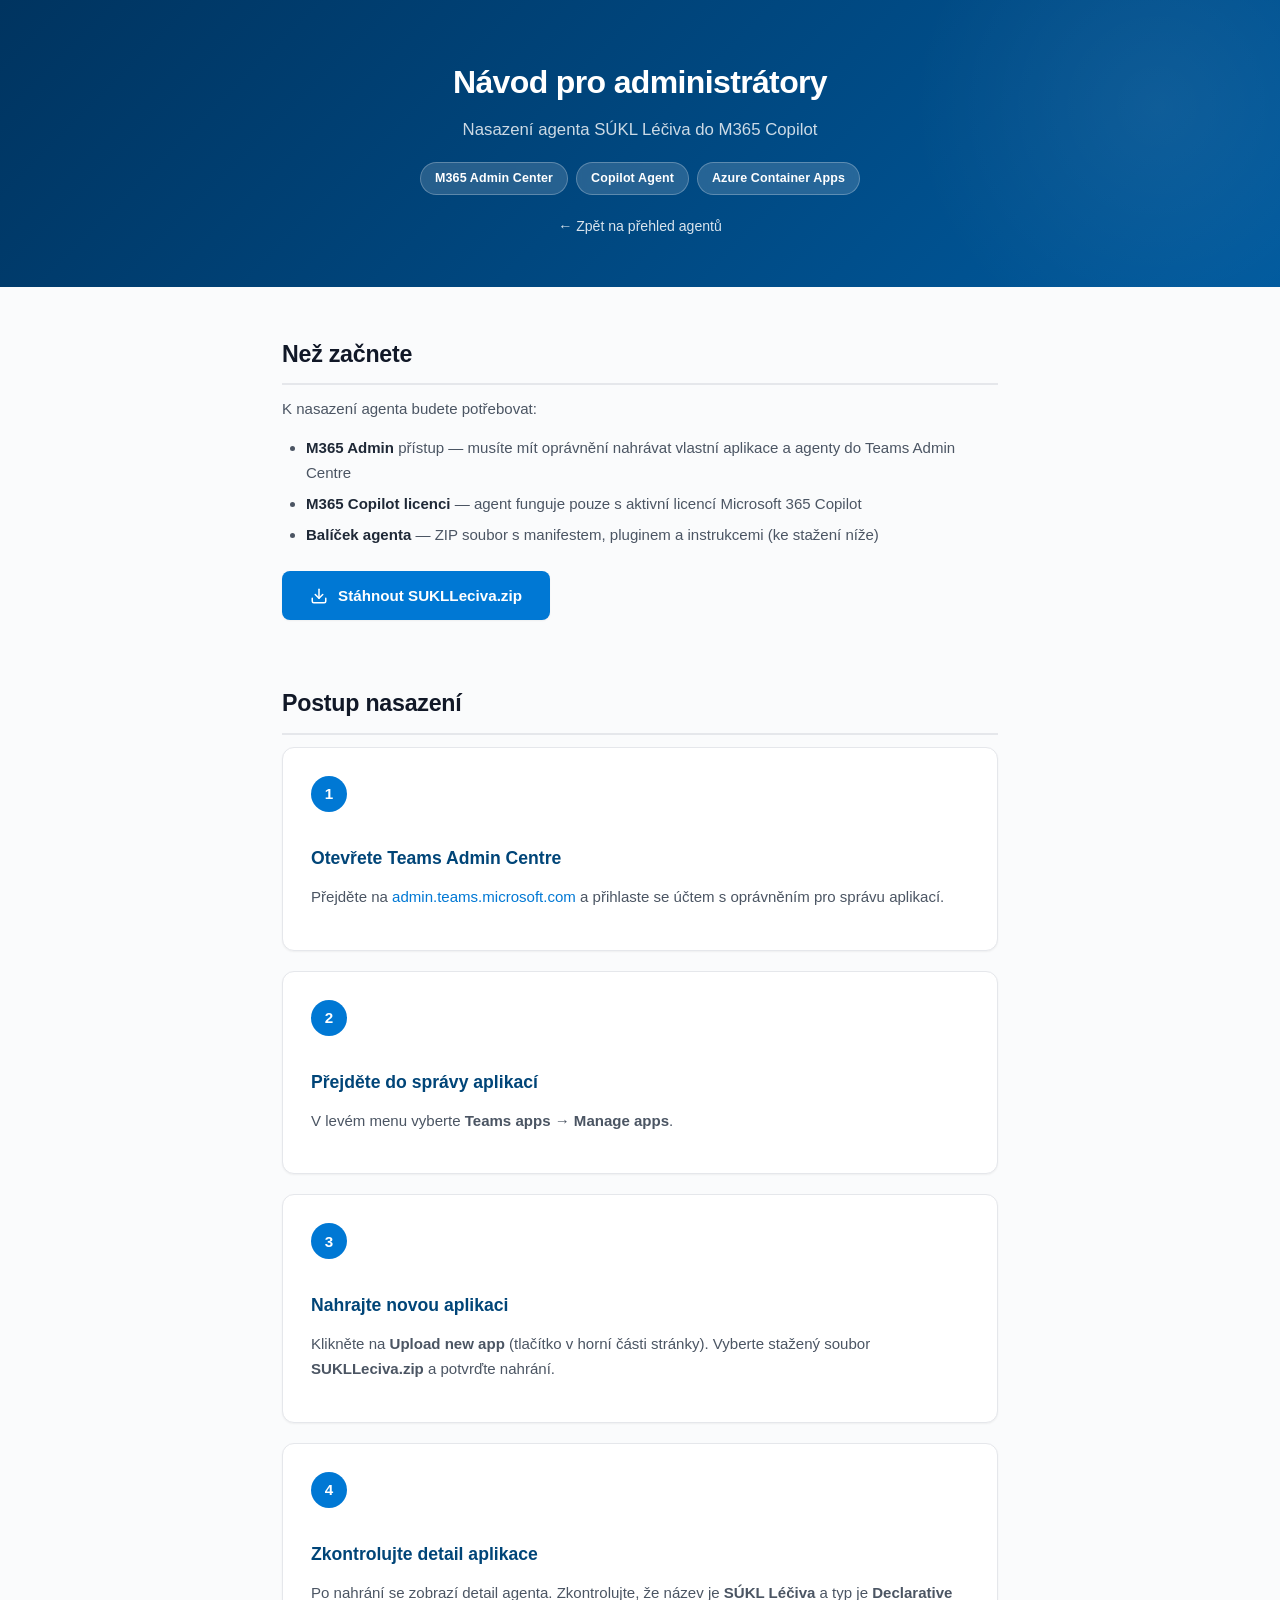
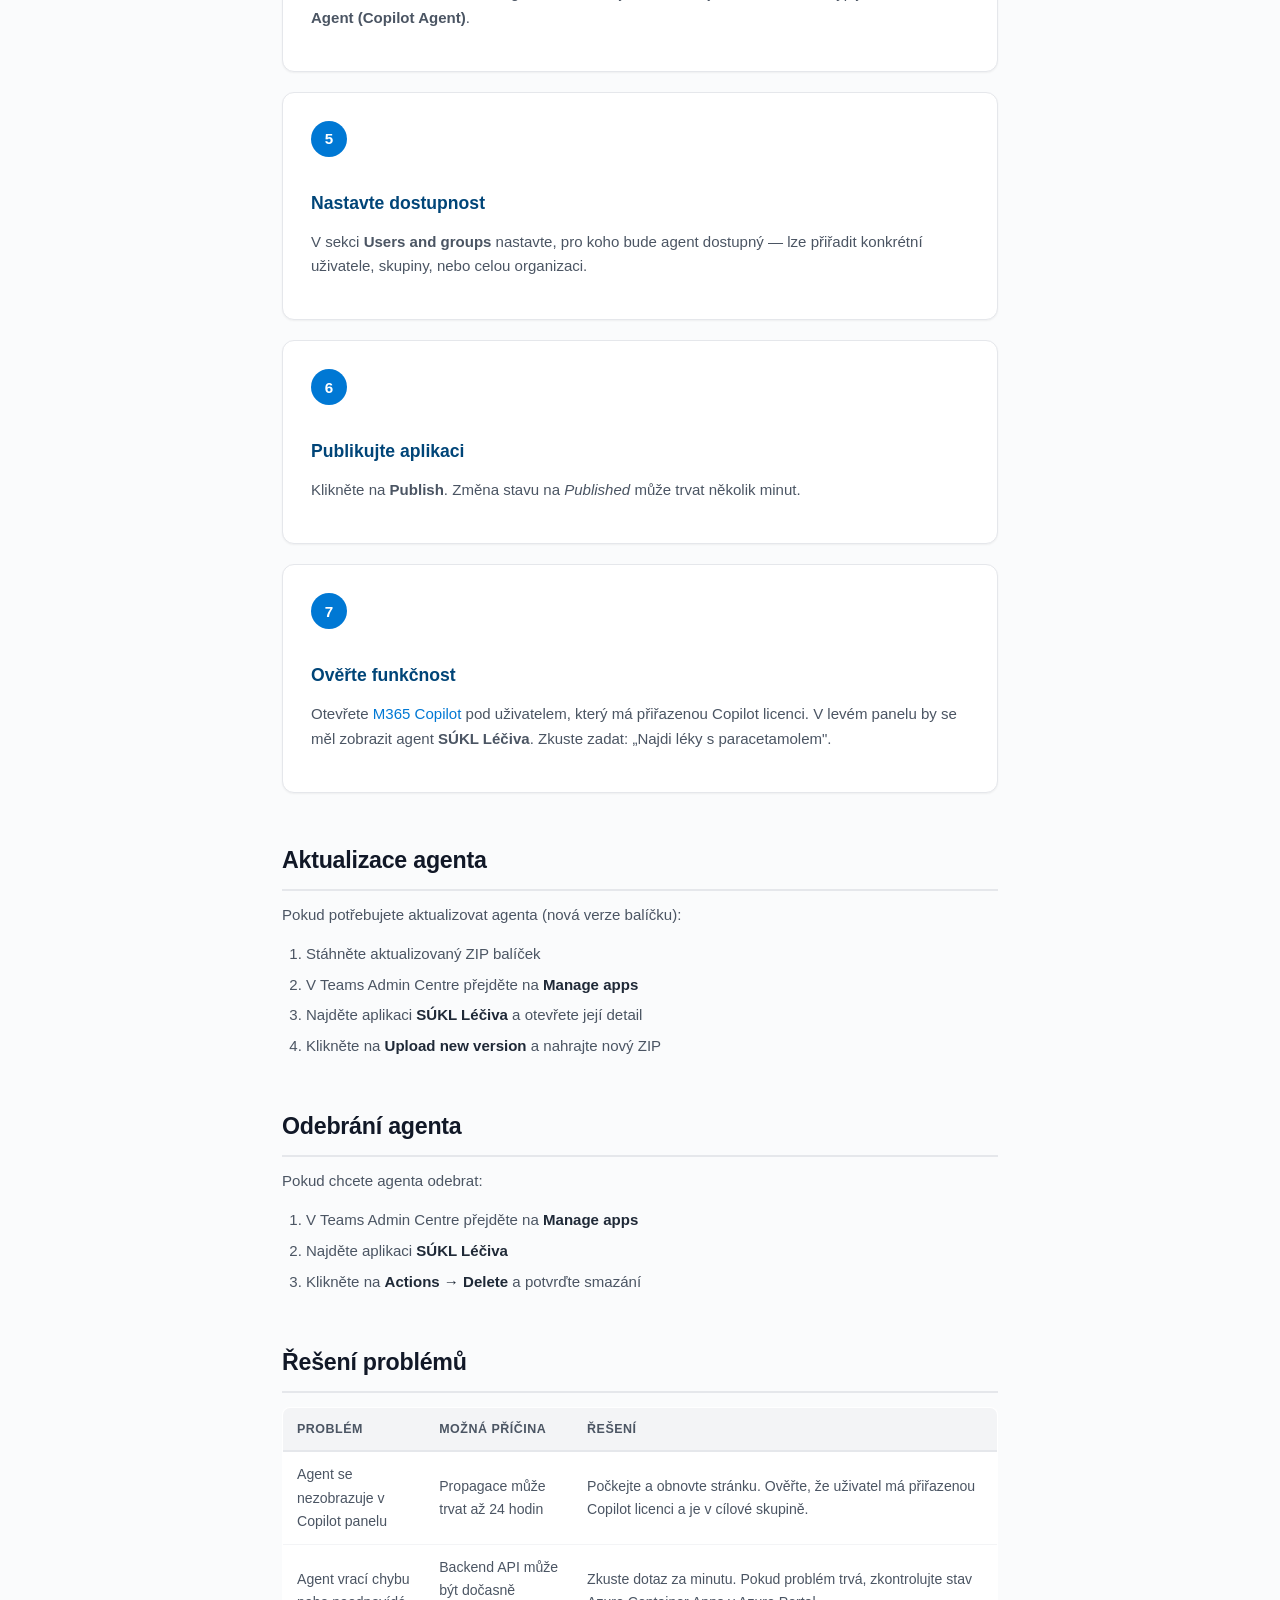
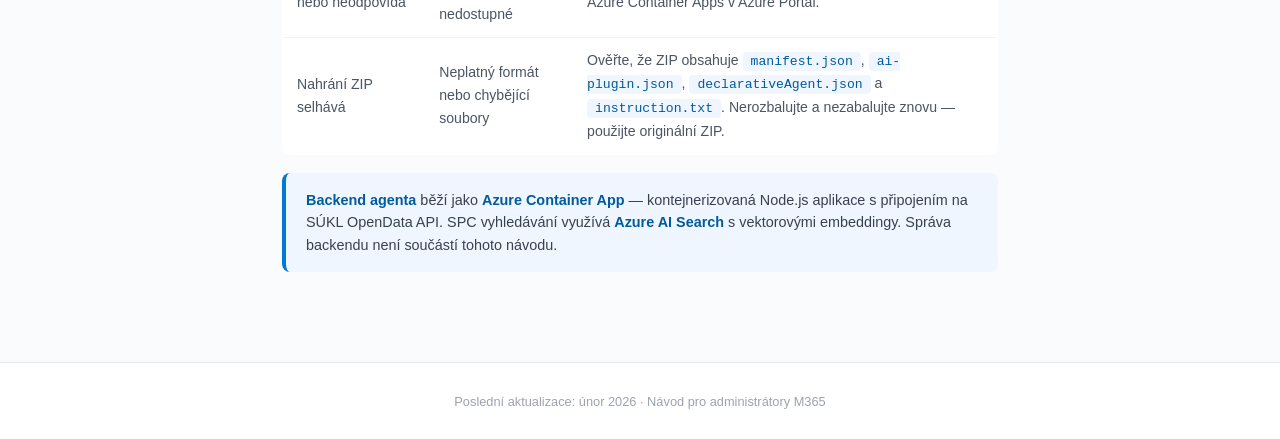
==== commit 61406bbf: "Enterprise light theme redesign - professional documentation for enterprise/government audience" ====
--- a/admin-guide.html
+++ b/admin-guide.html
@@ -4,315 +4,147 @@
     <meta charset="UTF-8">
     <meta name="viewport" content="width=device-width, initial-scale=1.0">
     <title>Návod pro administrátory — SÚKL Léčiva</title>
-    <style>
-        :root {
-            --bg: #0d1117;
-            --surface: #161b22;
-            --surface2: #1c2333;
-            --border: #30363d;
-            --text: #e6edf3;
-            --text-muted: #8b949e;
-            --accent: #58a6ff;
-            --accent-hover: #79c0ff;
-            --green: #3fb950;
-            --red: #f85149;
-            --yellow: #d29922;
-            --purple: #bc8cff;
-            --card-radius: 12px;
-        }
-        * { margin: 0; padding: 0; box-sizing: border-box; }
-        body {
-            font-family: -apple-system, BlinkMacSystemFont, 'Segoe UI', Helvetica, Arial, sans-serif;
-            background: var(--bg);
-            color: var(--text);
-            line-height: 1.7;
-        }
-        .container { max-width: 780px; margin: 0 auto; padding: 0 24px; }
-
-        /* Header */
-        header {
-            background: linear-gradient(135deg, #0d1117 0%, #161b22 100%);
-            border-bottom: 1px solid var(--border);
-            padding: 48px 0 40px;
-            text-align: center;
-        }
-        header h1 { font-size: 2rem; font-weight: 700; margin-bottom: 8px; }
-        header h1 span { color: var(--accent); }
-        header p { color: var(--text-muted); font-size: 1.05rem; max-width: 600px; margin: 0 auto; }
-        .badge-row { margin-top: 16px; display: flex; gap: 8px; justify-content: center; flex-wrap: wrap; }
-        .badge {
-            display: inline-block; padding: 4px 12px; border-radius: 20px;
-            font-size: 0.78rem; font-weight: 600; letter-spacing: 0.02em;
-        }
-        .badge-blue { background: rgba(88,166,255,0.15); color: var(--accent); border: 1px solid rgba(88,166,255,0.3); }
-        .badge-green { background: rgba(63,185,80,0.15); color: var(--green); border: 1px solid rgba(63,185,80,0.3); }
-        .badge-purple { background: rgba(188,140,255,0.15); color: var(--purple); border: 1px solid rgba(188,140,255,0.3); }
-
-        /* Back link */
-        .back-link {
-            display: inline-block; margin: 24px 0 0; font-size: 0.9rem;
-            color: var(--accent); text-decoration: none;
-        }
-        .back-link:hover { text-decoration: underline; }
-
-        /* Article body */
-        article { padding: 40px 0 60px; }
-        h2 { font-size: 1.5rem; margin: 40px 0 12px; color: var(--text); border-bottom: 1px solid var(--border); padding-bottom: 8px; }
-        h3 { font-size: 1.15rem; margin: 28px 0 10px; color: var(--accent); }
-        p { margin-bottom: 14px; color: var(--text-muted); font-size: 0.95rem; }
-        ol, ul { padding-left: 24px; margin-bottom: 16px; }
-        li { margin-bottom: 6px; color: var(--text-muted); font-size: 0.95rem; }
-        li strong { color: var(--text); }
-        a { color: var(--accent); }
-
-        /* Step cards */
-        .step {
-            background: var(--surface);
-            border: 1px solid var(--border);
-            border-radius: var(--card-radius);
-            padding: 24px;
-            margin-bottom: 24px;
-        }
-        .step-header {
-            display: flex; align-items: center; gap: 12px; margin-bottom: 14px;
-        }
-        .step-number {
-            background: var(--accent);
-            color: #0d1117;
-            width: 36px; height: 36px;
-            border-radius: 50%;
-            display: flex; align-items: center; justify-content: center;
-            font-weight: 700; font-size: 1rem; flex-shrink: 0;
-        }
-        .step-title { font-size: 1.1rem; font-weight: 600; }
-        .step p { margin-bottom: 12px; }
-
-        /* Callout boxes */
-        .callout { border-radius: 8px; padding: 14px 18px; margin: 16px 0; font-size: 0.9rem; }
-        .callout-tip { background: rgba(63,185,80,0.08); border-left: 3px solid var(--green); }
-        .callout-tip strong { color: var(--green); }
-        .callout-warn { background: rgba(210,153,34,0.08); border-left: 3px solid var(--yellow); }
-        .callout-warn strong { color: var(--yellow); }
-        .callout-info { background: rgba(88,166,255,0.08); border-left: 3px solid var(--accent); }
-        .callout-info strong { color: var(--accent); }
-
-        /* Download button */
-        .download-btn {
-            display: inline-flex; align-items: center; gap: 10px;
-            background: var(--accent); color: #0d1117;
-            padding: 12px 28px; border-radius: 8px;
-            font-weight: 700; font-size: 1rem;
-            text-decoration: none; transition: background 0.2s;
-            margin: 8px 0 16px;
-        }
-        .download-btn:hover { background: var(--accent-hover); }
-        .download-btn svg { width: 20px; height: 20px; }
-
-        /* Code */
-        code {
-            background: var(--surface2); padding: 2px 6px; border-radius: 4px;
-            font-size: 0.88rem; color: var(--accent);
-        }
-
-        /* Table */
-        table { width: 100%; border-collapse: collapse; margin: 12px 0; font-size: 0.9rem; }
-        th, td { padding: 10px 12px; text-align: left; border-bottom: 1px solid var(--border); }
-        th { background: var(--surface2); color: var(--text-muted); font-weight: 600; font-size: 0.82rem; text-transform: uppercase; letter-spacing: 0.04em; }
-        td { color: var(--text-muted); }
-
-        /* Architecture diagram */
-        .arch-diagram {
-            background: var(--surface);
-            border: 1px solid var(--border);
-            border-radius: var(--card-radius);
-            padding: 24px;
-            margin: 20px 0;
-            text-align: center;
-            font-family: 'Courier New', monospace;
-            font-size: 0.85rem;
-            line-height: 1.6;
-            overflow-x: auto;
-            white-space: pre;
-            color: var(--text-muted);
-        }
-
-        /* Footer */
-        footer {
-            border-top: 1px solid var(--border); padding: 24px 0; text-align: center;
-            color: var(--text-muted); font-size: 0.82rem;
-        }
-    </style>
+    <link rel="stylesheet" href="styles.css">
 </head>
 <body>
-    <header>
-        <div class="container">
-            <h1>💊 Návod pro <span>administrátory</span></h1>
-            <p>Jak nasadit agenta SÚKL Léčiva do M365 Copilot a spravovat backend infrastrukturu</p>
+    <header class="site-header">
+        <div class="container header-center">
+            <h1>Návod pro administrátory</h1>
+            <p class="subtitle">Nasazení agenta SÚKL Léčiva do M365 Copilot</p>
             <div class="badge-row">
-                <span class="badge badge-blue">M365 Admin Center</span>
-                <span class="badge badge-green">Copilot Agent</span>
-                <span class="badge badge-purple">Azure Container Apps</span>
+                <span class="badge">M365 Admin Center</span>
+                <span class="badge">Copilot Agent</span>
+                <span class="badge">Azure Container Apps</span>
             </div>
-            <a href="index.html" class="back-link">← Zpět na přehled agentů</a>
+            <a href="index.html" class="back-link">&larr; Zpět na přehled agentů</a>
         </div>
     </header>
 
     <article>
-        <div class="container">
+        <div class="container-narrow">
 
-            <!-- ================================ -->
-            <!-- PŘEDPOKLADY                      -->
-            <!-- ================================ -->
             <h2>Než začnete</h2>
-            <p>Pro nasazení agenta do M365 Copilot potřebujete:</p>
+            <p>K nasazení agenta budete potřebovat:</p>
             <ul>
-                <li><strong>Roli Global Administrator</strong>, <strong>Teams Administrator</strong> nebo <strong>AI Administrator</strong> v Microsoft 365 tenantovi</li>
-                <li><strong>ZIP balíček agenta</strong> — stáhněte níže</li>
+                <li><strong>M365 Admin</strong> přístup — musíte mít oprávnění nahrávat vlastní aplikace a agenty do Teams Admin Centre</li>
+                <li><strong>M365 Copilot licenci</strong> — agent funguje pouze s aktivní licencí Microsoft 365 Copilot</li>
+                <li><strong>Balíček agenta</strong> — ZIP soubor s manifestem, pluginem a instrukcemi (ke stažení níže)</li>
             </ul>
-            <p>Backend infrastruktura (proxy, AI Search) je již provozovaná a nevyžaduje žádnou akci ze strany administrátora.</p>
 
             <a href="SUKLLeciva.zip" class="download-btn" download>
-                <svg xmlns="http://www.w3.org/2000/svg" fill="currentColor" viewBox="0 0 16 16"><path d="M.5 9.9a.5.5 0 0 1 .5.5v2.5a1 1 0 0 0 1 1h12a1 1 0 0 0 1-1v-2.5a.5.5 0 0 1 1 0v2.5a2 2 0 0 1-2 2H2a2 2 0 0 1-2-2v-2.5a.5.5 0 0 1 .5-.5z"/><path d="M7.646 11.854a.5.5 0 0 0 .708 0l3-3a.5.5 0 0 0-.708-.708L8.5 10.293V1.5a.5.5 0 0 0-1 0v8.793L5.354 8.146a.5.5 0 1 0-.708.708l3 3z"/></svg>
+                <svg width="20" height="20" viewBox="0 0 24 24" fill="none" stroke="currentColor" stroke-width="2" stroke-linecap="round" stroke-linejoin="round"><path d="M21 15v4a2 2 0 0 1-2 2H5a2 2 0 0 1-2-2v-4"/><polyline points="7 10 12 15 17 10"/><line x1="12" y1="15" x2="12" y2="3"/></svg>
                 Stáhnout SUKLLeciva.zip
             </a>
 
-            <!-- ================================ -->
-            <!-- POSTUP NASAZENÍ                  -->
-            <!-- ================================ -->
-            <h2>Postup nasazení — krok za krokem</h2>
+            <h2>Postup nasazení</h2>
 
-            <!-- Step 1 -->
             <div class="step">
-                <div class="step-header">
-                    <div class="step-number">1</div>
-                    <div class="step-title">Otevřete M365 Admin Center a přejděte do sekce Agents</div>
-                </div>
-                <p>Přejděte na <a href="https://admin.microsoft.com" target="_blank">admin.microsoft.com</a> → <strong>Agents</strong> → <strong>All agents</strong> → klikněte <strong>Upload custom agent</strong>.</p>
-                <p>Nebo přejděte přímo na <a href="https://admin.microsoft.com/#/copilot/agents" target="_blank">Agents → All agents</a>.</p>
-            </div>
-
-            <!-- Step 2 -->
-            <div class="step">
-                <div class="step-header">
-                    <div class="step-number">2</div>
-                    <div class="step-title">Vyberte ZIP soubor</div>
-                </div>
-                <p>V dialogu nahrajte stažený soubor <code>SUKLLeciva.zip</code>.</p>
-            </div>
-
-            <!-- Step 3 -->
-            <div class="step">
-                <div class="step-header">
-                    <div class="step-number">3</div>
-                    <div class="step-title">Potvrďte a pokračujte</div>
-                </div>
-                <p>Systém validuje balíček. Pokud je vše v pořádku, klikněte <strong>Next</strong>.</p>
-            </div>
-
-            <!-- Step 4 -->
-            <div class="step">
-                <div class="step-header">
-                    <div class="step-number">4</div>
-                    <div class="step-title">Přiřaďte uživatele</div>
-                </div>
-                <p>Vyberte, kdo bude mít k agentovi přístup:</p>
-                <ul>
-                    <li><strong>Entire organization</strong> — všichni uživatelé v tenantovi</li>
-                    <li><strong>Specific users/groups</strong> — konkrétní uživatelé nebo skupiny</li>
-                </ul>
-            </div>
-
-            <!-- Step 5 -->
-            <div class="step">
-                <div class="step-header">
-                    <div class="step-number">5</div>
-                    <div class="step-title">Odsouhlaste oprávnění</div>
-                </div>
-                <p>Zkontrolujte požadovaná oprávnění agenta a klikněte <strong>Next</strong>.</p>
-                <div class="callout callout-tip">
-                    <strong>Agent nepřistupuje k interním datům.</strong> Komunikuje pouze se svým proxy API na Azure — nepotřebuje přístup k souborům, e-mailům ani dalším firemním zdrojům.
+                <div class="step-number">1</div>
+                <div class="step-content">
+                    <h3>Otevřete Teams Admin Centre</h3>
+                    <p>Přejděte na <a href="https://admin.teams.microsoft.com" target="_blank">admin.teams.microsoft.com</a> a přihlaste se účtem s oprávněním pro správu aplikací.</p>
                 </div>
             </div>
 
-            <!-- Step 6 -->
             <div class="step">
-                <div class="step-header">
-                    <div class="step-number">6</div>
-                    <div class="step-title">Dokončete nasazení</div>
+                <div class="step-number">2</div>
+                <div class="step-content">
+                    <h3>Přejděte do správy aplikací</h3>
+                    <p>V levém menu vyberte <strong>Teams apps → Manage apps</strong>.</p>
                 </div>
-                <p>Zkontrolujte souhrn a klikněte <strong>Finish deployment</strong>.</p>
             </div>
 
-            <!-- Step 7 -->
             <div class="step">
-                <div class="step-header">
-                    <div class="step-number">7</div>
-                    <div class="step-title">Hotovo!</div>
+                <div class="step-number">3</div>
+                <div class="step-content">
+                    <h3>Nahrajte novou aplikaci</h3>
+                    <p>Klikněte na <strong>Upload new app</strong> (tlačítko v horní části stránky). Vyberte stažený soubor <strong>SUKLLeciva.zip</strong> a potvrďte nahrání.</p>
                 </div>
-                <p>Agent je nasazen. Propagace do M365 Copilot může trvat <strong>několik minut až hodin</strong>.</p>
-                <p>Uživatelé najdou agenta v <strong>levém panelu M365 Copilot</strong> nebo ho mohou zavolat přes <strong>@SÚKL Léčiva</strong> v chatu.</p>
             </div>
 
-            <!-- ================================ -->
-            <!-- AKTUALIZACE                      -->
-            <!-- ================================ -->
-            <h2>Aktualizace agenta</h2>
-            <p>Při budoucích aktualizacích (nové funkce, opravy, změna instrukcí):</p>
-            <ol>
-                <li>Stáhněte nový ZIP balíček</li>
-                <li>V M365 Admin Center přejděte na <strong>Agents</strong> → <strong>All agents</strong></li>
-                <li>Najděte <strong>SÚKL Léčiva</strong> v seznamu</li>
-                <li>Klikněte na aplikaci → <strong>Update</strong> → nahrajte nový ZIP</li>
-            </ol>
-            <div class="callout callout-info">
-                <strong>Poznámka:</strong> Aktualizace ZIP balíčku je potřeba pouze při změnách na straně agenta (instrukce, pluginy, ikony). Pokud se mění pouze backend (proxy API, data v indexech), žádná akce ze strany administrátora není nutná.
+            <div class="step">
+                <div class="step-number">4</div>
+                <div class="step-content">
+                    <h3>Zkontrolujte detail aplikace</h3>
+                    <p>Po nahrání se zobrazí detail agenta. Zkontrolujte, že název je <strong>SÚKL Léčiva</strong> a typ je <strong>Declarative Agent (Copilot Agent)</strong>.</p>
+                </div>
             </div>
 
-            <!-- ================================ -->
-            <!-- ODEBRÁNÍ                         -->
-            <!-- ================================ -->
-            <h2>Odebrání agenta</h2>
-            <p>Pokud potřebujete agenta odebrat:</p>
+            <div class="step">
+                <div class="step-number">5</div>
+                <div class="step-content">
+                    <h3>Nastavte dostupnost</h3>
+                    <p>V sekci <strong>Users and groups</strong> nastavte, pro koho bude agent dostupný — lze přiřadit konkrétní uživatele, skupiny, nebo celou organizaci.</p>
+                </div>
+            </div>
+
+            <div class="step">
+                <div class="step-number">6</div>
+                <div class="step-content">
+                    <h3>Publikujte aplikaci</h3>
+                    <p>Klikněte na <strong>Publish</strong>. Změna stavu na <em>Published</em> může trvat několik minut.</p>
+                </div>
+            </div>
+
+            <div class="step">
+                <div class="step-number">7</div>
+                <div class="step-content">
+                    <h3>Ověřte funkčnost</h3>
+                    <p>Otevřete <a href="https://m365.cloud.microsoft/chat" target="_blank">M365 Copilot</a> pod uživatelem, který má přiřazenou Copilot licenci. V levém panelu by se měl zobrazit agent <strong>SÚKL Léčiva</strong>. Zkuste zadat: „Najdi léky s paracetamolem".</p>
+                </div>
+            </div>
+
+            <h2>Aktualizace agenta</h2>
+            <p>Pokud potřebujete aktualizovat agenta (nová verze balíčku):</p>
             <ol>
-                <li>V M365 Admin Center přejděte na <strong>Agents</strong> → <strong>All agents</strong></li>
-                <li>Najděte <strong>SÚKL Léčiva</strong></li>
-                <li>Klikněte <strong>Remove</strong></li>
+                <li>Stáhněte aktualizovaný ZIP balíček</li>
+                <li>V Teams Admin Centre přejděte na <strong>Manage apps</strong></li>
+                <li>Najděte aplikaci <strong>SÚKL Léčiva</strong> a otevřete její detail</li>
+                <li>Klikněte na <strong>Upload new version</strong> a nahrajte nový ZIP</li>
             </ol>
 
-            <!-- ================================ -->
-            <!-- ŘEŠENÍ PROBLÉMŮ                  -->
-            <!-- ================================ -->
+            <h2>Odebrání agenta</h2>
+            <p>Pokud chcete agenta odebrat:</p>
+            <ol>
+                <li>V Teams Admin Centre přejděte na <strong>Manage apps</strong></li>
+                <li>Najděte aplikaci <strong>SÚKL Léčiva</strong></li>
+                <li>Klikněte na <strong>Actions → Delete</strong> a potvrďte smazání</li>
+            </ol>
+
             <h2>Řešení problémů</h2>
             <table>
-                <thead>
-                    <tr><th>Problém</th><th>Řešení</th></tr>
-                </thead>
+                <thead><tr><th>Problém</th><th>Možná příčina</th><th>Řešení</th></tr></thead>
                 <tbody>
                     <tr>
-                        <td>Validace ZIPu selhala</td>
-                        <td>Zkontrolujte, že používáte správný soubor <code>SUKLLeciva.zip</code>. Nerozbalujte ani neupravujte obsah.</td>
+                        <td>Agent se nezobrazuje v Copilot panelu</td>
+                        <td>Propagace může trvat až 24 hodin</td>
+                        <td>Počkejte a obnovte stránku. Ověřte, že uživatel má přiřazenou Copilot licenci a je v cílové skupině.</td>
                     </tr>
                     <tr>
-                        <td>Uživatel nevidí agenta</td>
-                        <td>Propagace může trvat až několik hodin. Ověřte, že uživatel byl přiřazen v kroku 4.</td>
+                        <td>Agent vrací chybu nebo neodpovídá</td>
+                        <td>Backend API může být dočasně nedostupné</td>
+                        <td>Zkuste dotaz za minutu. Pokud problém trvá, zkontrolujte stav Azure Container Apps v Azure Portal.</td>
                     </tr>
                     <tr>
-                        <td>Agent si vymýšlí data</td>
-                        <td>Uživatel pravděpodobně nepoužil @SÚKL Léčiva, ale psal do obecného Copilota. Instruujte uživatele podle uživatelského návodu.</td>
+                        <td>Nahrání ZIP selhává</td>
+                        <td>Neplatný formát nebo chybějící soubory</td>
+                        <td>Ověřte, že ZIP obsahuje <code>manifest.json</code>, <code>ai-plugin.json</code>, <code>declarativeAgent.json</code> a <code>instruction.txt</code>. Nerozbalujte a nezabalujte znovu — použijte originální ZIP.</td>
                     </tr>
                 </tbody>
             </table>
 
-            <div class="callout callout-warn">
-                <strong>Důležité:</strong> Agent komunikuje s proxy API na Azure Container Apps, které přistupuje k Azure AI Search. Data pochází z otevřených dat SÚKL. Žádná firemní data neopouštějí organizaci.
+            <div class="callout callout-info">
+                <strong>Backend agenta</strong> běží jako <strong>Azure Container App</strong> — kontejnerizovaná Node.js aplikace
+                s připojením na SÚKL OpenData API. SPC vyhledávání využívá <strong>Azure AI Search</strong> s vektorovými embeddingy.
+                Správa backendu není součástí tohoto návodu.
             </div>
 
         </div>
     </article>
 
-    <footer>
+    <footer class="site-footer">
         <div class="container">
-            Poslední aktualizace: únor 2026 · SÚKL Léčiva — M365 Copilot Agent
+            Poslední aktualizace: únor 2026 · Návod pro administrátory M365
         </div>
     </footer>
 </body>
--- a/styles.css
+++ b/styles.css
@@ -0,0 +1,602 @@
+/* ═══════════════════════════════════════════════════════════════
+   Enterprise Design System — SÚKL Léčiva Agent Documentation
+   Professional light theme for enterprise & government audiences
+   ═══════════════════════════════════════════════════════════════ */
+
+:root {
+  --white: #ffffff;
+  --gray-50: #fafbfc;
+  --gray-100: #f3f4f6;
+  --gray-200: #e5e7eb;
+  --gray-300: #d1d5db;
+  --gray-400: #9ca3af;
+  --gray-500: #6b7280;
+  --gray-600: #4b5563;
+  --gray-700: #374151;
+  --gray-800: #1f2937;
+  --gray-900: #111827;
+
+  --blue-50: #eff6ff;
+  --blue-100: #dbeafe;
+  --blue-500: #0078d4;
+  --blue-600: #005a9e;
+  --blue-700: #004578;
+  --blue-800: #003460;
+
+  --green-50: #f0fdf4;
+  --green-600: #16a34a;
+  --green-700: #15803d;
+
+  --amber-50: #fffbeb;
+  --amber-600: #d97706;
+
+  --red-50: #fef2f2;
+  --red-600: #dc2626;
+
+  --radius: 8px;
+  --radius-lg: 12px;
+  --shadow-sm: 0 1px 2px rgba(0,0,0,0.05);
+  --shadow: 0 1px 3px rgba(0,0,0,0.08), 0 1px 2px rgba(0,0,0,0.04);
+  --shadow-md: 0 4px 6px rgba(0,0,0,0.06), 0 2px 4px rgba(0,0,0,0.04);
+}
+
+/* ─── Reset & Base ──────────────────────────────────────────── */
+*, *::before, *::after { margin: 0; padding: 0; box-sizing: border-box; }
+
+body {
+  font-family: 'Segoe UI', -apple-system, BlinkMacSystemFont, sans-serif;
+  background: var(--gray-50);
+  color: var(--gray-800);
+  line-height: 1.65;
+  -webkit-font-smoothing: antialiased;
+}
+
+.container {
+  max-width: 960px;
+  margin: 0 auto;
+  padding: 0 32px;
+}
+
+.container-narrow {
+  max-width: 780px;
+  margin: 0 auto;
+  padding: 0 32px;
+}
+
+a { color: var(--blue-500); text-decoration: none; }
+a:hover { text-decoration: underline; }
+
+/* ─── Header ────────────────────────────────────────────────── */
+.site-header {
+  background: linear-gradient(135deg, var(--blue-800) 0%, var(--blue-600) 100%);
+  color: var(--white);
+  padding: 56px 0 48px;
+  position: relative;
+  overflow: hidden;
+}
+
+.site-header::before {
+  content: '';
+  position: absolute;
+  top: -50%;
+  right: -10%;
+  width: 500px;
+  height: 500px;
+  background: radial-gradient(circle, rgba(255,255,255,0.06) 0%, transparent 70%);
+  border-radius: 50%;
+}
+
+.site-header h1 {
+  font-size: 2rem;
+  font-weight: 700;
+  letter-spacing: -0.02em;
+  margin-bottom: 8px;
+  position: relative;
+}
+
+.site-header .subtitle {
+  color: rgba(255,255,255,0.8);
+  font-size: 1.05rem;
+  font-weight: 400;
+  max-width: 560px;
+  line-height: 1.5;
+}
+
+.header-center { text-align: center; }
+.header-center .subtitle { margin: 0 auto; }
+
+.badge-row {
+  margin-top: 20px;
+  display: flex;
+  gap: 8px;
+  flex-wrap: wrap;
+}
+
+.header-center .badge-row { justify-content: center; }
+
+.badge {
+  display: inline-flex;
+  align-items: center;
+  gap: 5px;
+  padding: 5px 14px;
+  border-radius: 20px;
+  font-size: 0.78rem;
+  font-weight: 600;
+  letter-spacing: 0.01em;
+  background: rgba(255,255,255,0.15);
+  color: var(--white);
+  border: 1px solid rgba(255,255,255,0.25);
+  backdrop-filter: blur(4px);
+}
+
+.back-link {
+  display: inline-flex;
+  align-items: center;
+  gap: 6px;
+  margin-top: 20px;
+  color: rgba(255,255,255,0.85);
+  font-size: 0.88rem;
+  font-weight: 500;
+  text-decoration: none;
+  transition: color 0.15s;
+}
+.back-link:hover { color: var(--white); text-decoration: none; }
+
+/* ─── Navigation ────────────────────────────────────────────── */
+.site-nav {
+  background: var(--white);
+  border-bottom: 1px solid var(--gray-200);
+  position: sticky;
+  top: 0;
+  z-index: 100;
+  box-shadow: var(--shadow-sm);
+}
+
+.site-nav .container {
+  display: flex;
+  gap: 0;
+}
+
+.site-nav a {
+  flex: 1;
+  padding: 15px 16px;
+  text-align: center;
+  font-weight: 600;
+  font-size: 0.88rem;
+  color: var(--gray-500);
+  text-decoration: none;
+  border-bottom: 2px solid transparent;
+  transition: all 0.15s;
+}
+
+.site-nav a:hover {
+  color: var(--gray-800);
+  background: var(--gray-50);
+  text-decoration: none;
+}
+
+.site-nav a.active {
+  color: var(--blue-500);
+  border-bottom-color: var(--blue-500);
+}
+
+/* ─── Main Content ──────────────────────────────────────────── */
+main { padding: 48px 0 72px; }
+article { padding: 48px 0 72px; }
+
+h2 {
+  font-size: 1.45rem;
+  font-weight: 700;
+  color: var(--gray-900);
+  margin: 48px 0 12px;
+  padding-bottom: 10px;
+  border-bottom: 2px solid var(--gray-200);
+  letter-spacing: -0.01em;
+}
+
+h2:first-child,
+section:first-child h2 { margin-top: 0; }
+
+h3 {
+  font-size: 1.1rem;
+  font-weight: 600;
+  color: var(--blue-700);
+  margin: 32px 0 12px;
+}
+
+h4 {
+  font-size: 0.95rem;
+  font-weight: 600;
+  color: var(--gray-700);
+  margin: 24px 0 10px;
+  text-transform: uppercase;
+  letter-spacing: 0.03em;
+}
+
+p {
+  margin-bottom: 14px;
+  color: var(--gray-600);
+  font-size: 0.94rem;
+}
+
+.lead {
+  font-size: 1.02rem;
+  color: var(--gray-600);
+  margin-bottom: 28px;
+  line-height: 1.7;
+}
+
+ol, ul {
+  padding-left: 24px;
+  margin-bottom: 16px;
+}
+
+li {
+  margin-bottom: 6px;
+  color: var(--gray-600);
+  font-size: 0.94rem;
+}
+li strong { color: var(--gray-800); }
+
+/* ─── Cards ─────────────────────────────────────────────────── */
+.card {
+  background: var(--white);
+  border: 1px solid var(--gray-200);
+  border-radius: var(--radius-lg);
+  padding: 20px 24px;
+  margin-bottom: 14px;
+  box-shadow: var(--shadow-sm);
+  transition: box-shadow 0.15s;
+}
+
+.card:hover { box-shadow: var(--shadow); }
+
+.card-title {
+  font-weight: 600;
+  font-size: 0.98rem;
+  margin-bottom: 6px;
+  color: var(--gray-800);
+  display: flex;
+  align-items: center;
+  gap: 8px;
+}
+
+.card p, .card li { color: var(--gray-600); font-size: 0.9rem; }
+.card ul { padding-left: 20px; margin-top: 6px; }
+.card li { margin-bottom: 4px; }
+
+/* ─── Feature List ──────────────────────────────────────────── */
+.feature-list { list-style: none; padding: 0; }
+
+.feature-list li {
+  padding: 10px 0 10px 32px;
+  position: relative;
+  color: var(--gray-600);
+  font-size: 0.94rem;
+  border-bottom: 1px solid var(--gray-100);
+}
+
+.feature-list li:last-child { border-bottom: none; }
+
+.feature-list li::before {
+  position: absolute;
+  left: 4px;
+  top: 11px;
+  font-size: 0.88rem;
+}
+
+.feature-list li.yes::before { content: "\2713"; color: var(--green-600); font-weight: 700; }
+.feature-list li.no::before { content: "\2717"; color: var(--red-600); font-weight: 700; }
+.feature-list li.partial::before { content: "!"; color: var(--amber-600); font-weight: 700; font-size: 1rem; }
+.feature-list li.info::before { content: "\2139"; color: var(--blue-500); font-weight: 700; }
+
+/* ─── Prompt Cards ──────────────────────────────────────────── */
+.prompt-grid {
+  display: grid;
+  grid-template-columns: 1fr 1fr;
+  gap: 10px;
+}
+
+@media (max-width: 640px) {
+  .prompt-grid { grid-template-columns: 1fr; }
+}
+
+.prompt {
+  background: var(--white);
+  border: 1px solid var(--gray-200);
+  border-radius: var(--radius);
+  padding: 14px 16px;
+  cursor: pointer;
+  transition: all 0.15s;
+  position: relative;
+}
+
+.prompt:hover {
+  border-color: var(--blue-500);
+  box-shadow: 0 0 0 1px var(--blue-500);
+}
+
+.prompt-label {
+  font-size: 0.68rem;
+  text-transform: uppercase;
+  letter-spacing: 0.06em;
+  color: var(--gray-400);
+  margin-bottom: 4px;
+  font-weight: 700;
+}
+
+.prompt-text {
+  font-size: 0.9rem;
+  color: var(--gray-800);
+  line-height: 1.4;
+}
+
+.prompt .copy-hint {
+  position: absolute;
+  top: 8px;
+  right: 10px;
+  font-size: 0.68rem;
+  color: var(--gray-400);
+  opacity: 0;
+  transition: opacity 0.15s;
+  font-weight: 600;
+}
+
+.prompt:hover .copy-hint { opacity: 1; }
+.prompt.copied { border-color: var(--green-600); }
+.prompt.copied .copy-hint { color: var(--green-600); opacity: 1; }
+
+/* ─── Tables ────────────────────────────────────────────────── */
+table {
+  width: 100%;
+  border-collapse: collapse;
+  margin: 14px 0;
+  font-size: 0.88rem;
+  background: var(--white);
+  border: 1px solid var(--gray-200);
+  border-radius: var(--radius);
+  overflow: hidden;
+}
+
+th, td {
+  padding: 11px 14px;
+  text-align: left;
+}
+
+th {
+  background: var(--gray-100);
+  color: var(--gray-600);
+  font-weight: 600;
+  font-size: 0.78rem;
+  text-transform: uppercase;
+  letter-spacing: 0.04em;
+  border-bottom: 2px solid var(--gray-200);
+}
+
+td {
+  color: var(--gray-600);
+  border-bottom: 1px solid var(--gray-100);
+}
+
+tr:last-child td { border-bottom: none; }
+
+td code {
+  background: var(--blue-50);
+  padding: 2px 8px;
+  border-radius: 4px;
+  font-size: 0.82rem;
+  color: var(--blue-600);
+  font-weight: 500;
+}
+
+/* ─── Callouts ──────────────────────────────────────────────── */
+.callout {
+  border-radius: var(--radius);
+  padding: 16px 20px;
+  margin: 18px 0;
+  font-size: 0.9rem;
+  line-height: 1.55;
+  color: var(--gray-700);
+}
+
+.callout p { color: inherit; margin-bottom: 8px; }
+.callout p:last-child { margin-bottom: 0; }
+.callout ul { margin-bottom: 0; }
+.callout li { color: inherit; }
+.callout a { font-weight: 500; }
+
+.callout-tip {
+  background: var(--green-50);
+  border-left: 4px solid var(--green-600);
+}
+.callout-tip strong { color: var(--green-700); }
+
+.callout-warn {
+  background: var(--amber-50);
+  border-left: 4px solid var(--amber-600);
+}
+.callout-warn strong { color: var(--amber-600); }
+
+.callout-danger {
+  background: var(--red-50);
+  border-left: 4px solid var(--red-600);
+}
+.callout-danger strong { color: var(--red-600); }
+
+.callout-info {
+  background: var(--blue-50);
+  border-left: 4px solid var(--blue-500);
+}
+.callout-info strong { color: var(--blue-600); }
+
+/* ─── Status Indicators ────────────────────────────────────── */
+.status-works { color: var(--green-600); }
+.status-works::before { content: "\2713  "; font-weight: 700; }
+.status-broken { color: var(--red-600); }
+.status-broken::before { content: "\2717  "; font-weight: 700; }
+.status-partial { color: var(--amber-600); }
+.status-partial::before { content: "!  "; font-weight: 700; }
+.status-info { color: var(--blue-500); }
+.status-info::before { content: "\2139  "; font-weight: 700; }
+
+/* ─── Code ──────────────────────────────────────────────────── */
+code {
+  background: var(--gray-100);
+  padding: 2px 7px;
+  border-radius: 4px;
+  font-size: 0.85rem;
+  color: var(--blue-600);
+  font-family: 'Cascadia Code', 'Consolas', monospace;
+}
+
+/* ─── Accordion / FAQ ───────────────────────────────────────── */
+details {
+  background: var(--white);
+  border: 1px solid var(--gray-200);
+  border-radius: var(--radius);
+  margin-bottom: 8px;
+  box-shadow: var(--shadow-sm);
+}
+
+details summary {
+  padding: 16px 20px;
+  cursor: pointer;
+  font-weight: 600;
+  font-size: 0.92rem;
+  color: var(--gray-800);
+  list-style: none;
+  display: flex;
+  align-items: center;
+  gap: 10px;
+  transition: color 0.15s;
+}
+
+details summary:hover { color: var(--blue-500); }
+
+details summary::before {
+  content: '';
+  display: inline-block;
+  width: 6px;
+  height: 6px;
+  border-right: 2px solid var(--gray-400);
+  border-bottom: 2px solid var(--gray-400);
+  transform: rotate(-45deg);
+  transition: transform 0.2s;
+  flex-shrink: 0;
+}
+
+details[open] summary::before {
+  transform: rotate(45deg);
+}
+
+details .detail-body {
+  padding: 0 20px 16px;
+  font-size: 0.9rem;
+  color: var(--gray-600);
+}
+
+details .detail-body p { margin-bottom: 8px; }
+
+/* ─── Step Cards (Admin Guide) ──────────────────────────────── */
+.step {
+  background: var(--white);
+  border: 1px solid var(--gray-200);
+  border-radius: var(--radius-lg);
+  padding: 28px;
+  margin-bottom: 20px;
+  box-shadow: var(--shadow-sm);
+}
+
+.step-header {
+  display: flex;
+  align-items: center;
+  gap: 14px;
+  margin-bottom: 16px;
+}
+
+.step-number {
+  background: var(--blue-500);
+  color: var(--white);
+  width: 36px;
+  height: 36px;
+  border-radius: 50%;
+  display: flex;
+  align-items: center;
+  justify-content: center;
+  font-weight: 700;
+  font-size: 0.95rem;
+  flex-shrink: 0;
+}
+
+.step-title {
+  font-size: 1.05rem;
+  font-weight: 600;
+  color: var(--gray-900);
+}
+
+.step p { margin-bottom: 12px; }
+
+.step img {
+  width: 100%;
+  border-radius: var(--radius);
+  border: 1px solid var(--gray-200);
+  margin-top: 10px;
+  box-shadow: var(--shadow-sm);
+}
+
+/* ─── Download Button ───────────────────────────────────────── */
+.download-btn {
+  display: inline-flex;
+  align-items: center;
+  gap: 10px;
+  background: var(--blue-500);
+  color: var(--white);
+  padding: 12px 28px;
+  border-radius: var(--radius);
+  font-weight: 600;
+  font-size: 0.95rem;
+  text-decoration: none;
+  transition: background 0.15s, box-shadow 0.15s;
+  margin: 8px 0 16px;
+  box-shadow: var(--shadow-sm);
+}
+
+.download-btn:hover {
+  background: var(--blue-600);
+  text-decoration: none;
+  box-shadow: var(--shadow-md);
+}
+
+.download-btn svg { width: 18px; height: 18px; }
+
+/* ─── Footer ────────────────────────────────────────────────── */
+.site-footer {
+  border-top: 1px solid var(--gray-200);
+  padding: 28px 0;
+  text-align: center;
+  color: var(--gray-400);
+  font-size: 0.8rem;
+  background: var(--white);
+}
+
+/* ─── Scroll Anchor ─────────────────────────────────────────── */
+[id] { scroll-margin-top: 64px; }
+
+/* ─── Images in article ─────────────────────────────────────── */
+article img {
+  max-width: 100%;
+  border-radius: var(--radius);
+  border: 1px solid var(--gray-200);
+  margin: 16px 0;
+  box-shadow: var(--shadow-sm);
+}
+
+/* ─── Responsive ────────────────────────────────────────────── */
+@media (max-width: 768px) {
+  .container, .container-narrow { padding: 0 20px; }
+  .site-header { padding: 40px 0 36px; }
+  .site-header h1 { font-size: 1.6rem; }
+  h2 { font-size: 1.3rem; }
+  .site-nav a { font-size: 0.8rem; padding: 12px 8px; }
+  .step { padding: 20px; }
+}
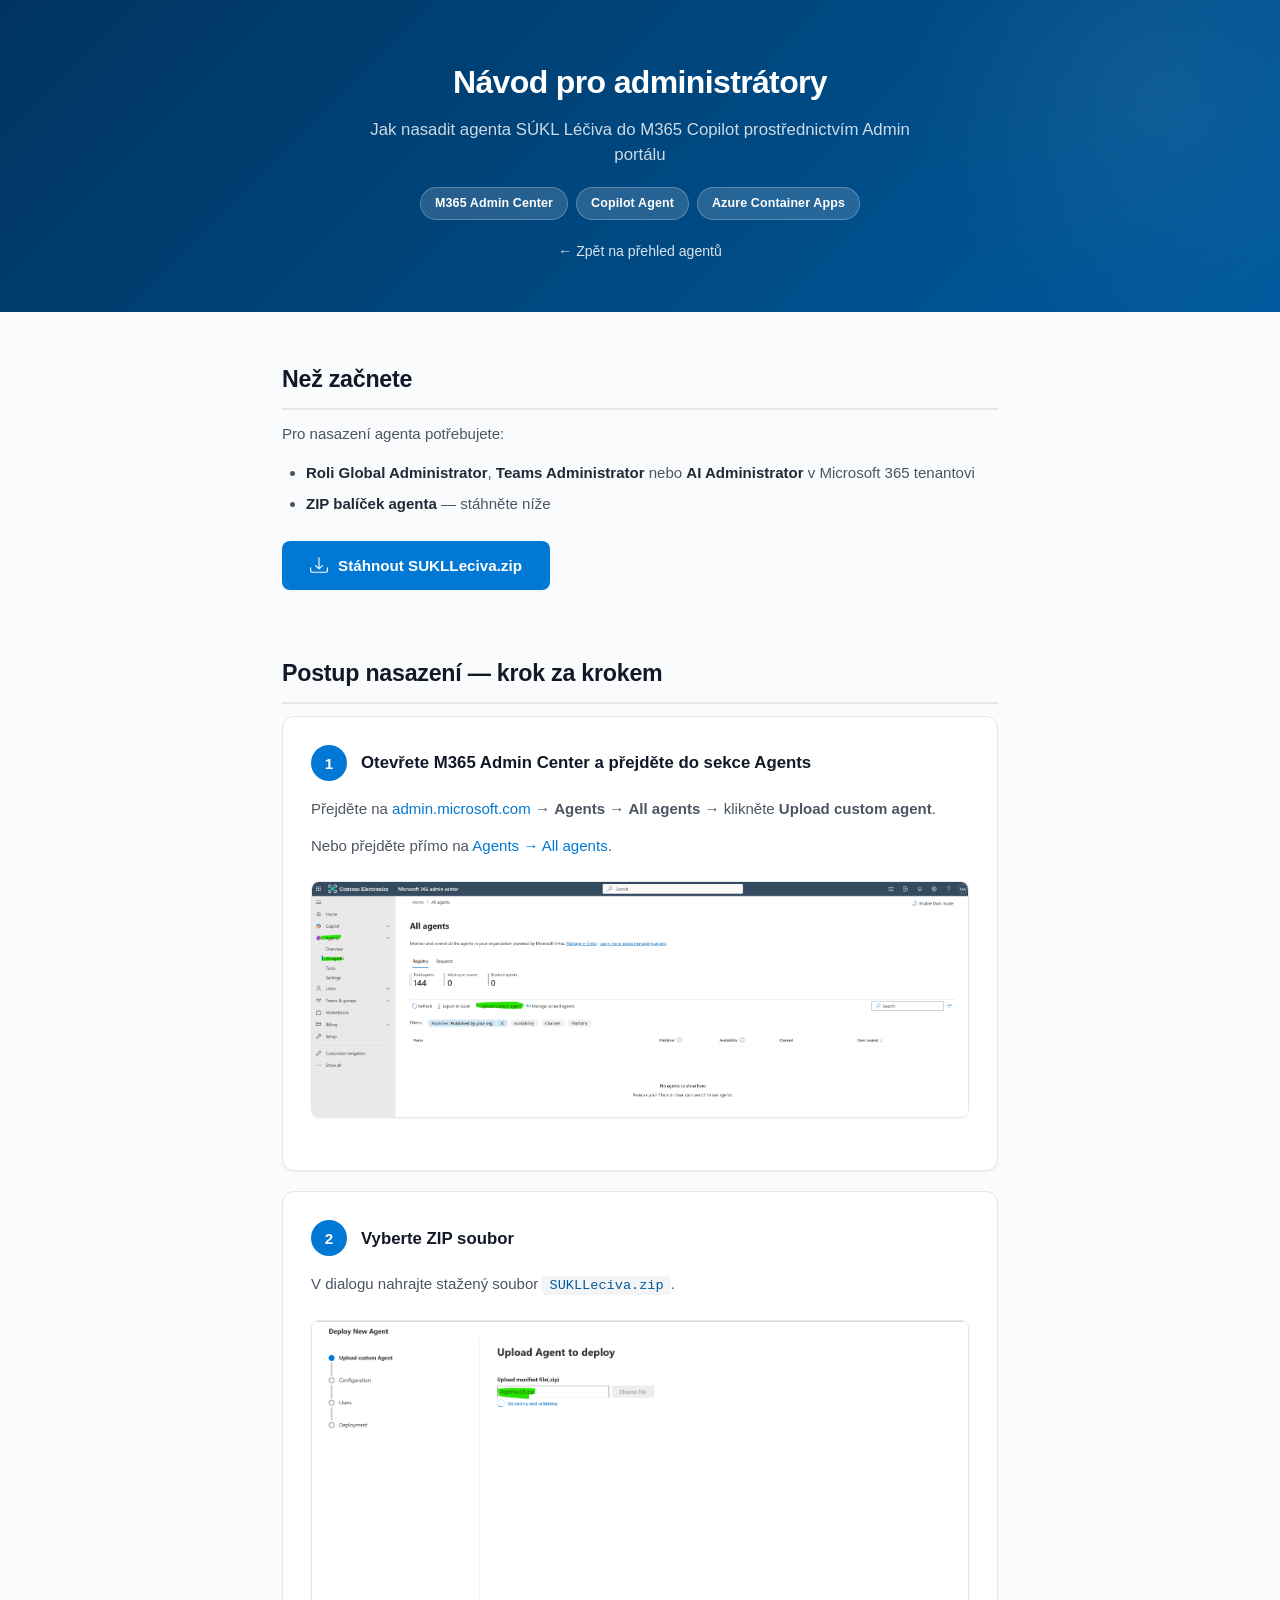
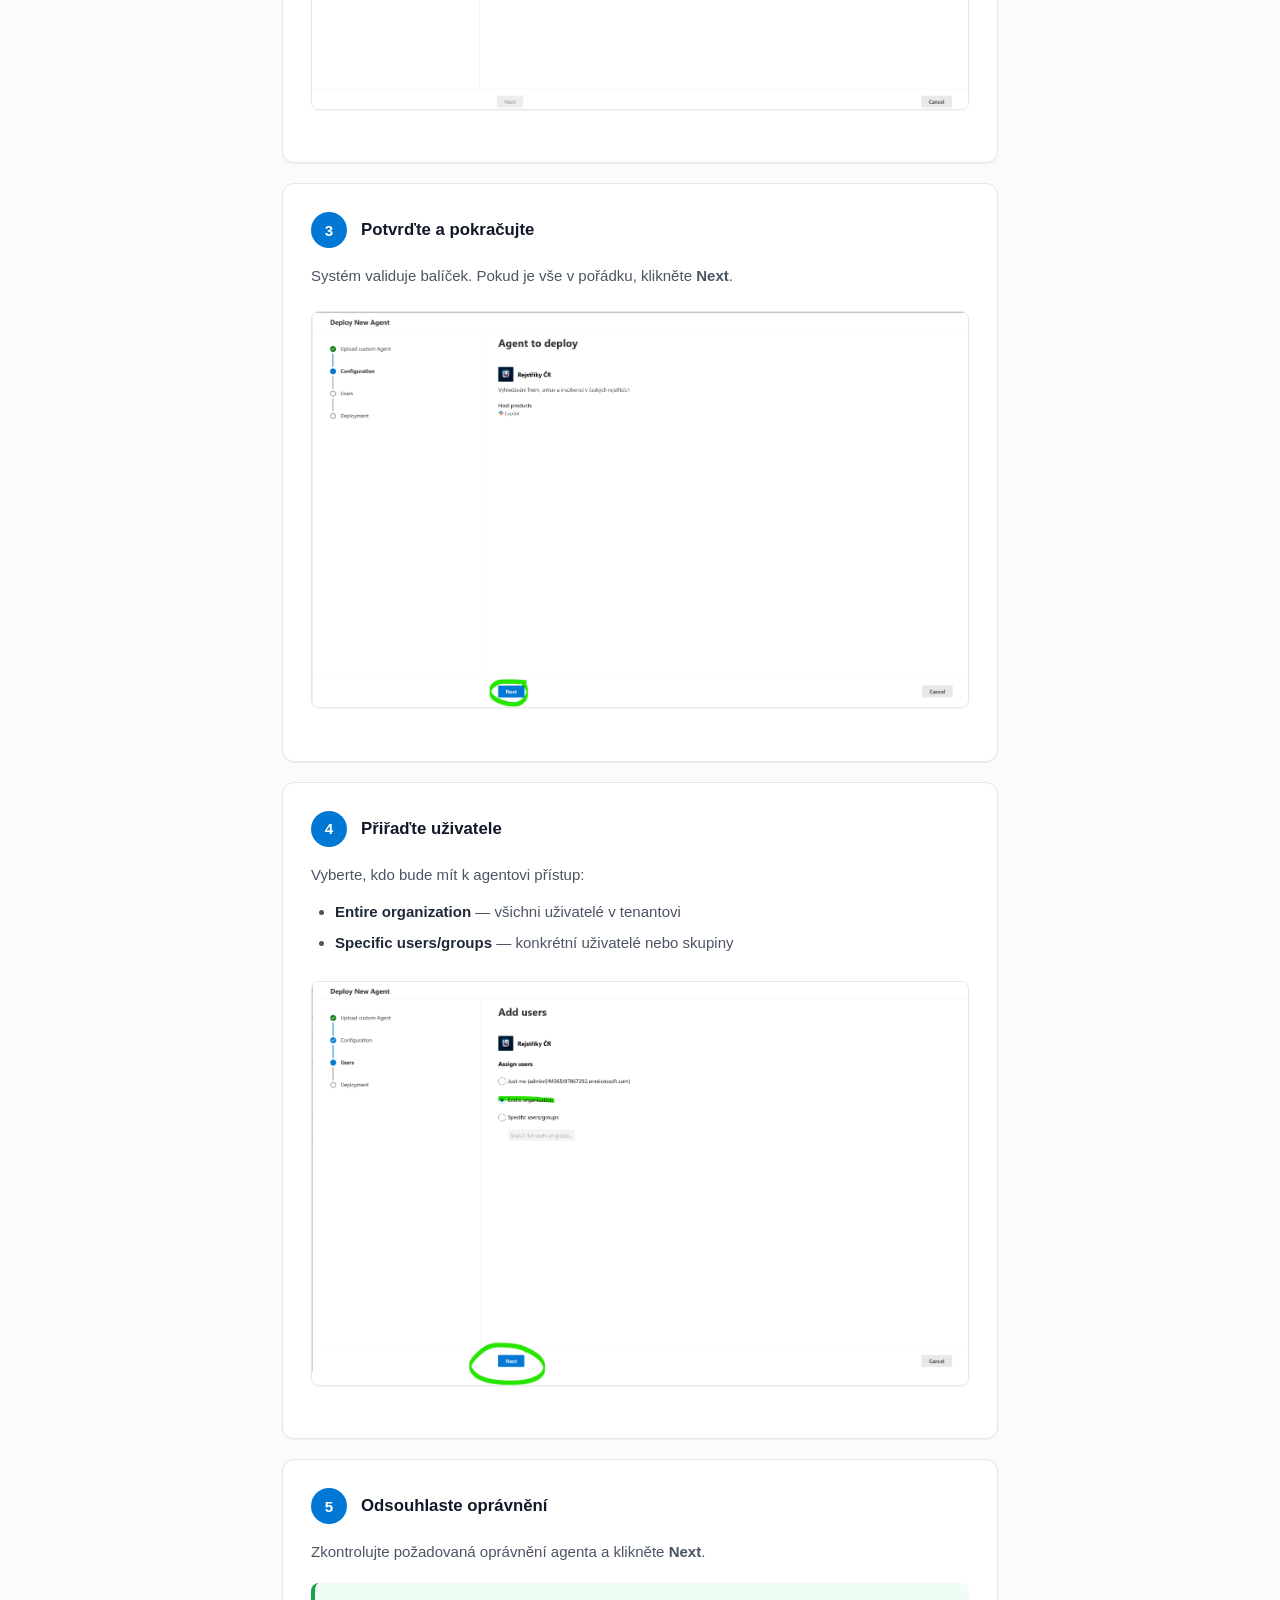
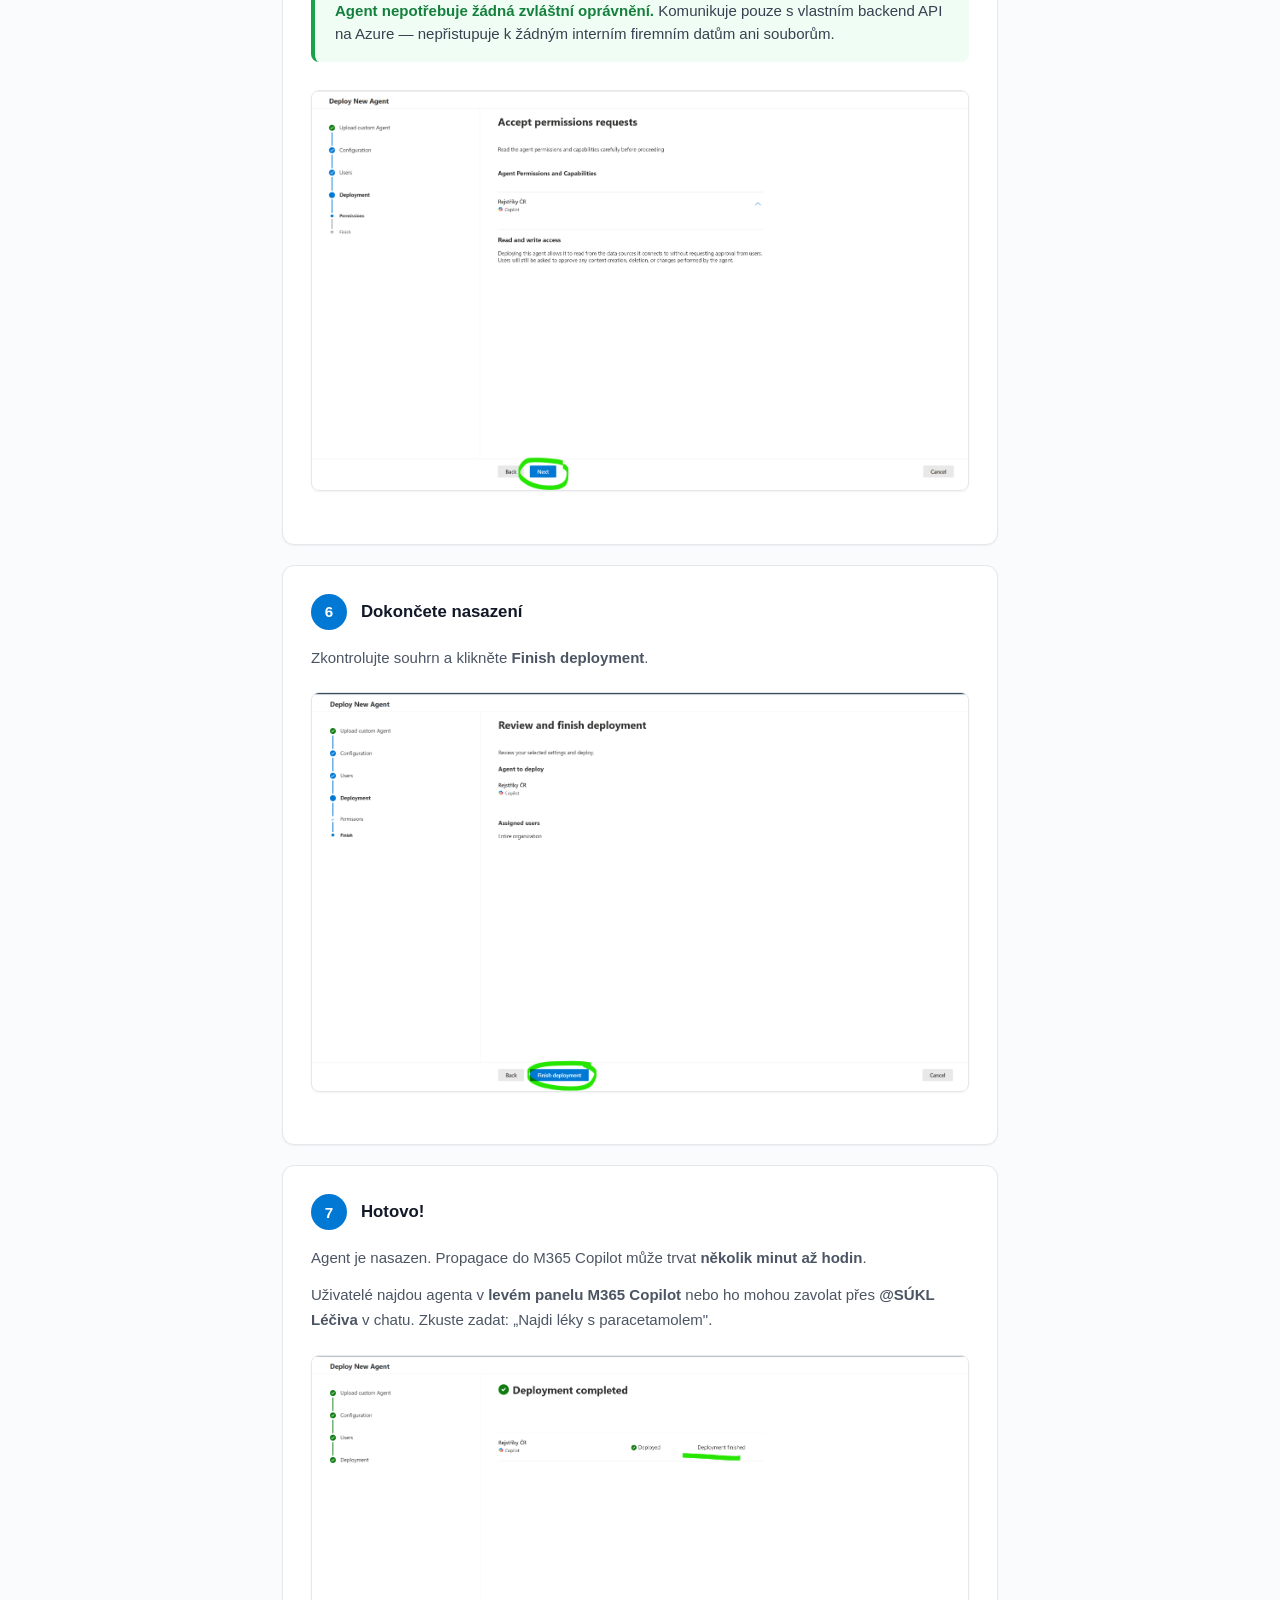
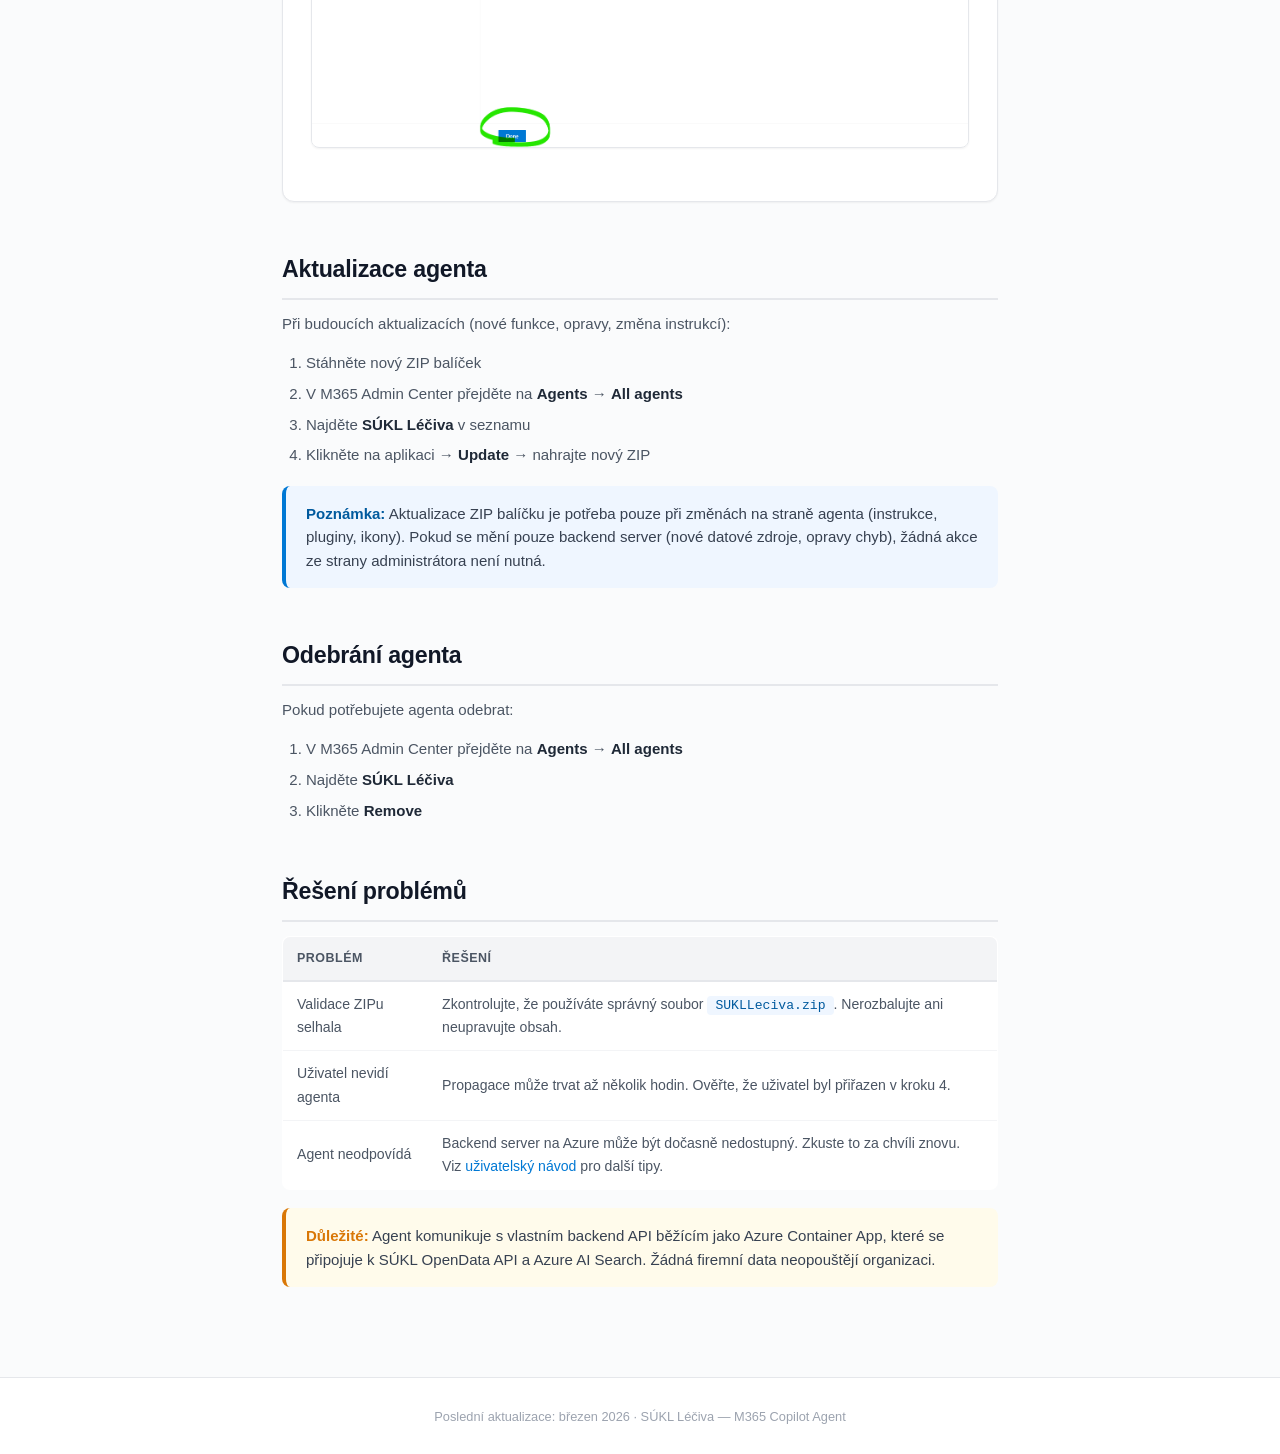
==== commit 7605ea56: "Fix admin guide: replace Teams Admin Centre flow with M365 Admin Center flow - Updated deployment st" ====
--- a/admin-guide.html
+++ b/admin-guide.html
@@ -8,9 +8,9 @@
 </head>
 <body>
     <header class="site-header">
-        <div class="container header-center">
+        <div class="container-narrow header-center">
             <h1>Návod pro administrátory</h1>
-            <p class="subtitle">Nasazení agenta SÚKL Léčiva do M365 Copilot</p>
+            <p class="subtitle">Jak nasadit agenta SÚKL Léčiva do M365 Copilot prostřednictvím Admin portálu</p>
             <div class="badge-row">
                 <span class="badge">M365 Admin Center</span>
                 <span class="badge">Copilot Agent</span>
@@ -24,127 +24,142 @@
         <div class="container-narrow">
 
             <h2>Než začnete</h2>
-            <p>K nasazení agenta budete potřebovat:</p>
+            <p>Pro nasazení agenta potřebujete:</p>
             <ul>
-                <li><strong>M365 Admin</strong> přístup — musíte mít oprávnění nahrávat vlastní aplikace a agenty do Teams Admin Centre</li>
-                <li><strong>M365 Copilot licenci</strong> — agent funguje pouze s aktivní licencí Microsoft 365 Copilot</li>
-                <li><strong>Balíček agenta</strong> — ZIP soubor s manifestem, pluginem a instrukcemi (ke stažení níže)</li>
+                <li><strong>Roli Global Administrator</strong>, <strong>Teams Administrator</strong> nebo <strong>AI Administrator</strong> v Microsoft 365 tenantovi</li>
+                <li><strong>ZIP balíček agenta</strong> — stáhněte níže</li>
             </ul>
 
             <a href="SUKLLeciva.zip" class="download-btn" download>
-                <svg width="20" height="20" viewBox="0 0 24 24" fill="none" stroke="currentColor" stroke-width="2" stroke-linecap="round" stroke-linejoin="round"><path d="M21 15v4a2 2 0 0 1-2 2H5a2 2 0 0 1-2-2v-4"/><polyline points="7 10 12 15 17 10"/><line x1="12" y1="15" x2="12" y2="3"/></svg>
+                <svg xmlns="http://www.w3.org/2000/svg" fill="currentColor" viewBox="0 0 16 16"><path d="M.5 9.9a.5.5 0 0 1 .5.5v2.5a1 1 0 0 0 1 1h12a1 1 0 0 0 1-1v-2.5a.5.5 0 0 1 1 0v2.5a2 2 0 0 1-2 2H2a2 2 0 0 1-2-2v-2.5a.5.5 0 0 1 .5-.5z"/><path d="M7.646 11.854a.5.5 0 0 0 .708 0l3-3a.5.5 0 0 0-.708-.708L8.5 10.293V1.5a.5.5 0 0 0-1 0v8.793L5.354 8.146a.5.5 0 1 0-.708.708l3 3z"/></svg>
                 Stáhnout SUKLLeciva.zip
             </a>
 
-            <h2>Postup nasazení</h2>
+            <h2>Postup nasazení — krok za krokem</h2>
 
             <div class="step">
-                <div class="step-number">1</div>
-                <div class="step-content">
-                    <h3>Otevřete Teams Admin Centre</h3>
-                    <p>Přejděte na <a href="https://admin.teams.microsoft.com" target="_blank">admin.teams.microsoft.com</a> a přihlaste se účtem s oprávněním pro správu aplikací.</p>
+                <div class="step-header">
+                    <div class="step-number">1</div>
+                    <div class="step-title">Otevřete M365 Admin Center a přejděte do sekce Agents</div>
                 </div>
+                <p>Přejděte na <a href="https://admin.microsoft.com" target="_blank">admin.microsoft.com</a> &rarr; <strong>Agents</strong> &rarr; <strong>All agents</strong> &rarr; klikněte <strong>Upload custom agent</strong>.</p>
+                <p>Nebo přejděte přímo na <a href="https://admin.microsoft.com/#/copilot/agents" target="_blank">Agents &rarr; All agents</a>.</p>
+                <img src="img/01addagent.png" alt="Krok 1 — Upload custom agent" loading="lazy">
             </div>
 
             <div class="step">
-                <div class="step-number">2</div>
-                <div class="step-content">
-                    <h3>Přejděte do správy aplikací</h3>
-                    <p>V levém menu vyberte <strong>Teams apps → Manage apps</strong>.</p>
+                <div class="step-header">
+                    <div class="step-number">2</div>
+                    <div class="step-title">Vyberte ZIP soubor</div>
                 </div>
+                <p>V dialogu nahrajte stažený soubor <code>SUKLLeciva.zip</code>.</p>
+                <img src="img/02choosefile.png" alt="Krok 2 — Výběr souboru" loading="lazy">
             </div>
 
             <div class="step">
-                <div class="step-number">3</div>
-                <div class="step-content">
-                    <h3>Nahrajte novou aplikaci</h3>
-                    <p>Klikněte na <strong>Upload new app</strong> (tlačítko v horní části stránky). Vyberte stažený soubor <strong>SUKLLeciva.zip</strong> a potvrďte nahrání.</p>
+                <div class="step-header">
+                    <div class="step-number">3</div>
+                    <div class="step-title">Potvrďte a pokračujte</div>
                 </div>
+                <p>Systém validuje balíček. Pokud je vše v pořádku, klikněte <strong>Next</strong>.</p>
+                <img src="img/03clicknext.png" alt="Krok 3 — Klikněte Next" loading="lazy">
             </div>
 
             <div class="step">
-                <div class="step-number">4</div>
-                <div class="step-content">
-                    <h3>Zkontrolujte detail aplikace</h3>
-                    <p>Po nahrání se zobrazí detail agenta. Zkontrolujte, že název je <strong>SÚKL Léčiva</strong> a typ je <strong>Declarative Agent (Copilot Agent)</strong>.</p>
+                <div class="step-header">
+                    <div class="step-number">4</div>
+                    <div class="step-title">Přiřaďte uživatele</div>
                 </div>
+                <p>Vyberte, kdo bude mít k agentovi přístup:</p>
+                <ul>
+                    <li><strong>Entire organization</strong> — všichni uživatelé v tenantovi</li>
+                    <li><strong>Specific users/groups</strong> — konkrétní uživatelé nebo skupiny</li>
+                </ul>
+                <img src="img/04selectusers.png" alt="Krok 4 — Výběr uživatelů" loading="lazy">
             </div>
 
             <div class="step">
-                <div class="step-number">5</div>
-                <div class="step-content">
-                    <h3>Nastavte dostupnost</h3>
-                    <p>V sekci <strong>Users and groups</strong> nastavte, pro koho bude agent dostupný — lze přiřadit konkrétní uživatele, skupiny, nebo celou organizaci.</p>
+                <div class="step-header">
+                    <div class="step-number">5</div>
+                    <div class="step-title">Odsouhlaste oprávnění</div>
                 </div>
+                <p>Zkontrolujte požadovaná oprávnění agenta a klikněte <strong>Next</strong>.</p>
+                <div class="callout callout-tip">
+                    <p><strong>Agent nepotřebuje žádná zvláštní oprávnění.</strong> Komunikuje pouze s vlastním backend API na Azure — nepřistupuje k žádným interním firemním datům ani souborům.</p>
+                </div>
+                <img src="img/05acceptpermissions.png" alt="Krok 5 — Oprávnění" loading="lazy">
             </div>
 
             <div class="step">
-                <div class="step-number">6</div>
-                <div class="step-content">
-                    <h3>Publikujte aplikaci</h3>
-                    <p>Klikněte na <strong>Publish</strong>. Změna stavu na <em>Published</em> může trvat několik minut.</p>
+                <div class="step-header">
+                    <div class="step-number">6</div>
+                    <div class="step-title">Dokončete nasazení</div>
                 </div>
+                <p>Zkontrolujte souhrn a klikněte <strong>Finish deployment</strong>.</p>
+                <img src="img/06finish.png" alt="Krok 6 — Dokončení nasazení" loading="lazy">
             </div>
 
             <div class="step">
-                <div class="step-number">7</div>
-                <div class="step-content">
-                    <h3>Ověřte funkčnost</h3>
-                    <p>Otevřete <a href="https://m365.cloud.microsoft/chat" target="_blank">M365 Copilot</a> pod uživatelem, který má přiřazenou Copilot licenci. V levém panelu by se měl zobrazit agent <strong>SÚKL Léčiva</strong>. Zkuste zadat: „Najdi léky s paracetamolem".</p>
+                <div class="step-header">
+                    <div class="step-number">7</div>
+                    <div class="step-title">Hotovo!</div>
                 </div>
+                <p>Agent je nasazen. Propagace do M365 Copilot může trvat <strong>několik minut až hodin</strong>.</p>
+                <p>Uživatelé najdou agenta v <strong>levém panelu M365 Copilot</strong> nebo ho mohou zavolat přes <strong>@SÚKL Léčiva</strong> v chatu. Zkuste zadat: „Najdi léky s paracetamolem".</p>
+                <img src="img/07done.png" alt="Krok 7 — Nasazení dokončeno" loading="lazy">
             </div>
 
             <h2>Aktualizace agenta</h2>
-            <p>Pokud potřebujete aktualizovat agenta (nová verze balíčku):</p>
+            <p>Při budoucích aktualizacích (nové funkce, opravy, změna instrukcí):</p>
             <ol>
-                <li>Stáhněte aktualizovaný ZIP balíček</li>
-                <li>V Teams Admin Centre přejděte na <strong>Manage apps</strong></li>
-                <li>Najděte aplikaci <strong>SÚKL Léčiva</strong> a otevřete její detail</li>
-                <li>Klikněte na <strong>Upload new version</strong> a nahrajte nový ZIP</li>
+                <li>Stáhněte nový ZIP balíček</li>
+                <li>V M365 Admin Center přejděte na <strong>Agents</strong> &rarr; <strong>All agents</strong></li>
+                <li>Najděte <strong>SÚKL Léčiva</strong> v seznamu</li>
+                <li>Klikněte na aplikaci &rarr; <strong>Update</strong> &rarr; nahrajte nový ZIP</li>
             </ol>
+            <div class="callout callout-info">
+                <p><strong>Poznámka:</strong> Aktualizace ZIP balíčku je potřeba pouze při změnách na straně agenta (instrukce, pluginy, ikony). Pokud se mění pouze backend server (nové datové zdroje, opravy chyb), žádná akce ze strany administrátora není nutná.</p>
+            </div>
 
             <h2>Odebrání agenta</h2>
-            <p>Pokud chcete agenta odebrat:</p>
+            <p>Pokud potřebujete agenta odebrat:</p>
             <ol>
-                <li>V Teams Admin Centre přejděte na <strong>Manage apps</strong></li>
-                <li>Najděte aplikaci <strong>SÚKL Léčiva</strong></li>
-                <li>Klikněte na <strong>Actions → Delete</strong> a potvrďte smazání</li>
+                <li>V M365 Admin Center přejděte na <strong>Agents</strong> &rarr; <strong>All agents</strong></li>
+                <li>Najděte <strong>SÚKL Léčiva</strong></li>
+                <li>Klikněte <strong>Remove</strong></li>
             </ol>
 
             <h2>Řešení problémů</h2>
             <table>
-                <thead><tr><th>Problém</th><th>Možná příčina</th><th>Řešení</th></tr></thead>
+                <thead>
+                    <tr><th>Problém</th><th>Řešení</th></tr>
+                </thead>
                 <tbody>
                     <tr>
-                        <td>Agent se nezobrazuje v Copilot panelu</td>
-                        <td>Propagace může trvat až 24 hodin</td>
-                        <td>Počkejte a obnovte stránku. Ověřte, že uživatel má přiřazenou Copilot licenci a je v cílové skupině.</td>
+                        <td>Validace ZIPu selhala</td>
+                        <td>Zkontrolujte, že používáte správný soubor <code>SUKLLeciva.zip</code>. Nerozbalujte ani neupravujte obsah.</td>
                     </tr>
                     <tr>
-                        <td>Agent vrací chybu nebo neodpovídá</td>
-                        <td>Backend API může být dočasně nedostupné</td>
-                        <td>Zkuste dotaz za minutu. Pokud problém trvá, zkontrolujte stav Azure Container Apps v Azure Portal.</td>
+                        <td>Uživatel nevidí agenta</td>
+                        <td>Propagace může trvat až několik hodin. Ověřte, že uživatel byl přiřazen v kroku 4.</td>
                     </tr>
                     <tr>
-                        <td>Nahrání ZIP selhává</td>
-                        <td>Neplatný formát nebo chybějící soubory</td>
-                        <td>Ověřte, že ZIP obsahuje <code>manifest.json</code>, <code>ai-plugin.json</code>, <code>declarativeAgent.json</code> a <code>instruction.txt</code>. Nerozbalujte a nezabalujte znovu — použijte originální ZIP.</td>
+                        <td>Agent neodpovídá</td>
+                        <td>Backend server na Azure může být dočasně nedostupný. Zkuste to za chvíli znovu. Viz <a href="user-guide.html">uživatelský návod</a> pro další tipy.</td>
                     </tr>
                 </tbody>
             </table>
 
-            <div class="callout callout-info">
-                <strong>Backend agenta</strong> běží jako <strong>Azure Container App</strong> — kontejnerizovaná Node.js aplikace
-                s připojením na SÚKL OpenData API. SPC vyhledávání využívá <strong>Azure AI Search</strong> s vektorovými embeddingy.
-                Správa backendu není součástí tohoto návodu.
+            <div class="callout callout-warn">
+                <p><strong>Důležité:</strong> Agent komunikuje s vlastním backend API běžícím jako Azure Container App, které se připojuje k SÚKL OpenData API a Azure AI Search. Žádná firemní data neopouštějí organizaci.</p>
             </div>
 
         </div>
     </article>
 
     <footer class="site-footer">
-        <div class="container">
-            Poslední aktualizace: únor 2026 · Návod pro administrátory M365
+        <div class="container-narrow">
+            Poslední aktualizace: březen 2026 · SÚKL Léčiva — M365 Copilot Agent
         </div>
     </footer>
 </body>
--- a/styles.css
+++ b/styles.css
@@ -269,7 +269,7 @@
 .feature-list { list-style: none; padding: 0; }
 
 .feature-list li {
-  padding: 10px 0 10px 32px;
+  padding: 5px 0 5px 32px;
   position: relative;
   color: var(--gray-600);
   font-size: 0.94rem;
@@ -281,7 +281,7 @@
 .feature-list li::before {
   position: absolute;
   left: 4px;
-  top: 11px;
+  top: 6px;
   font-size: 0.88rem;
 }
 
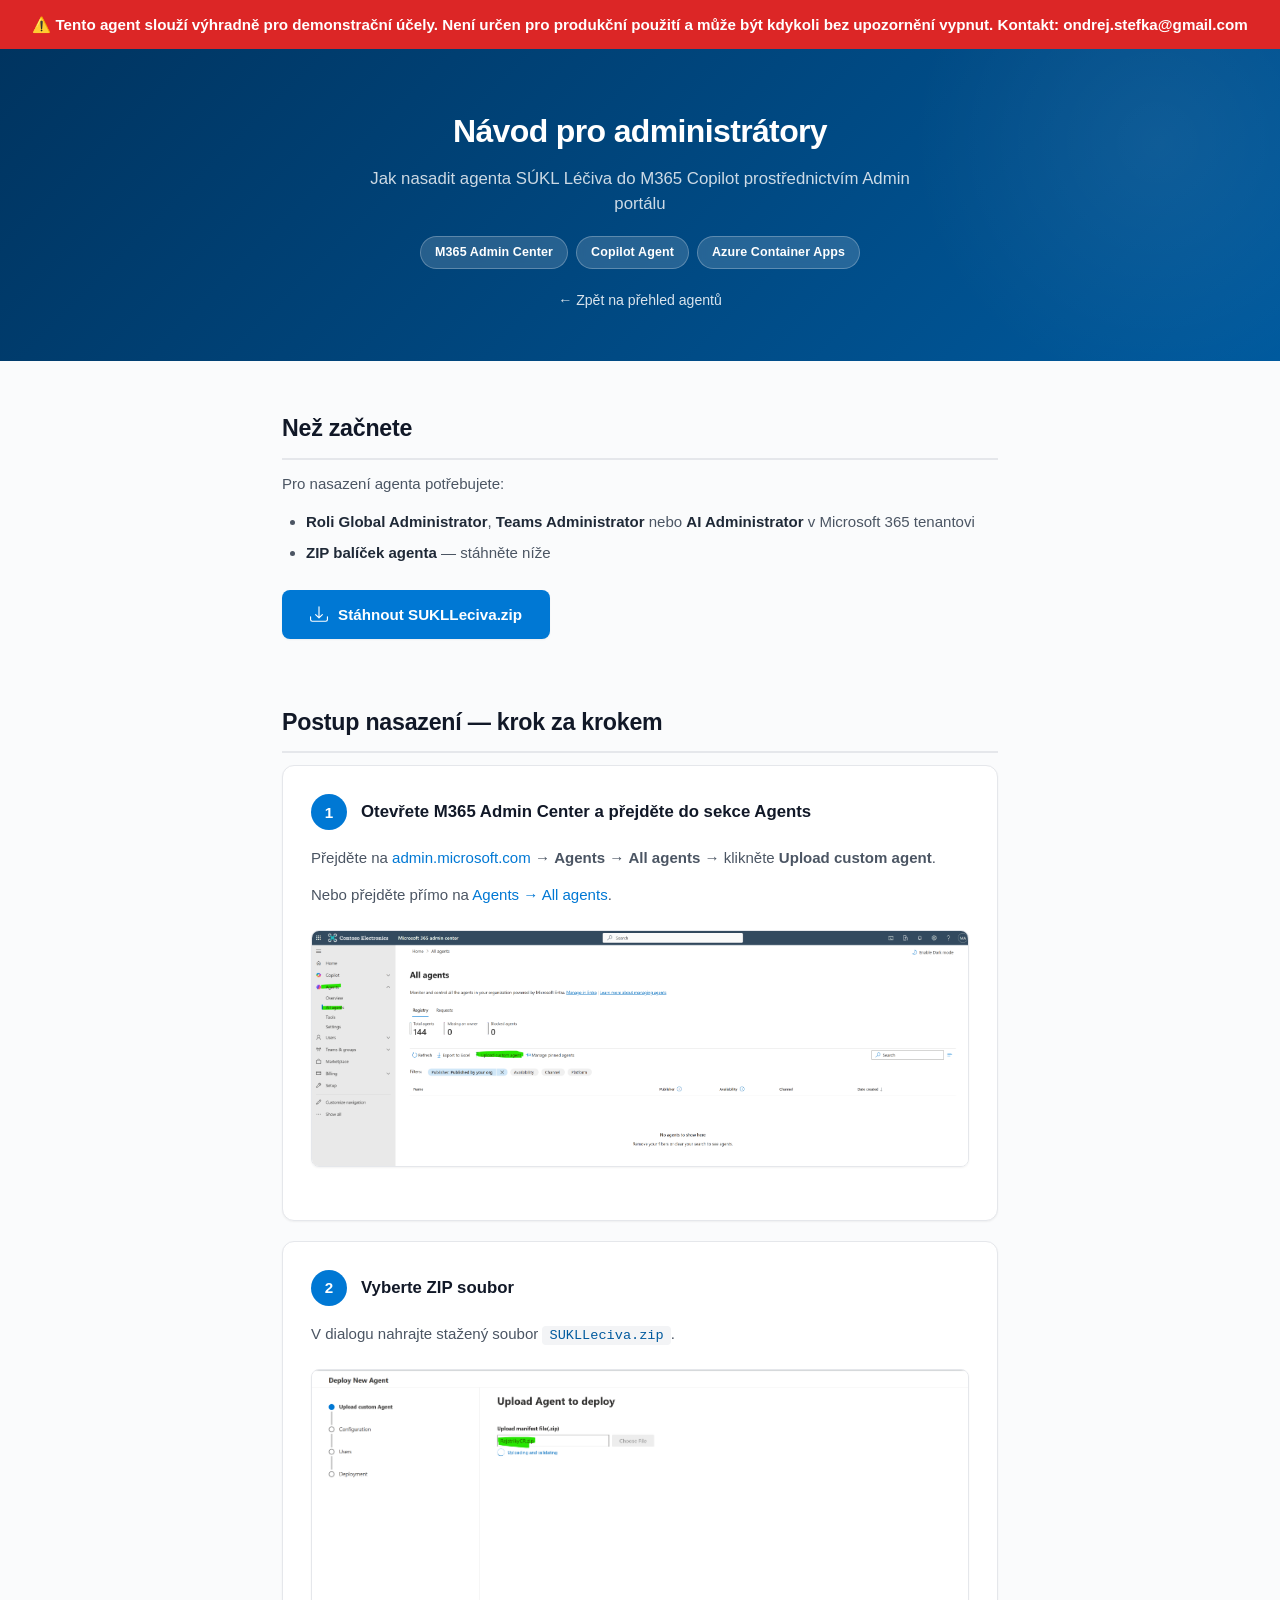
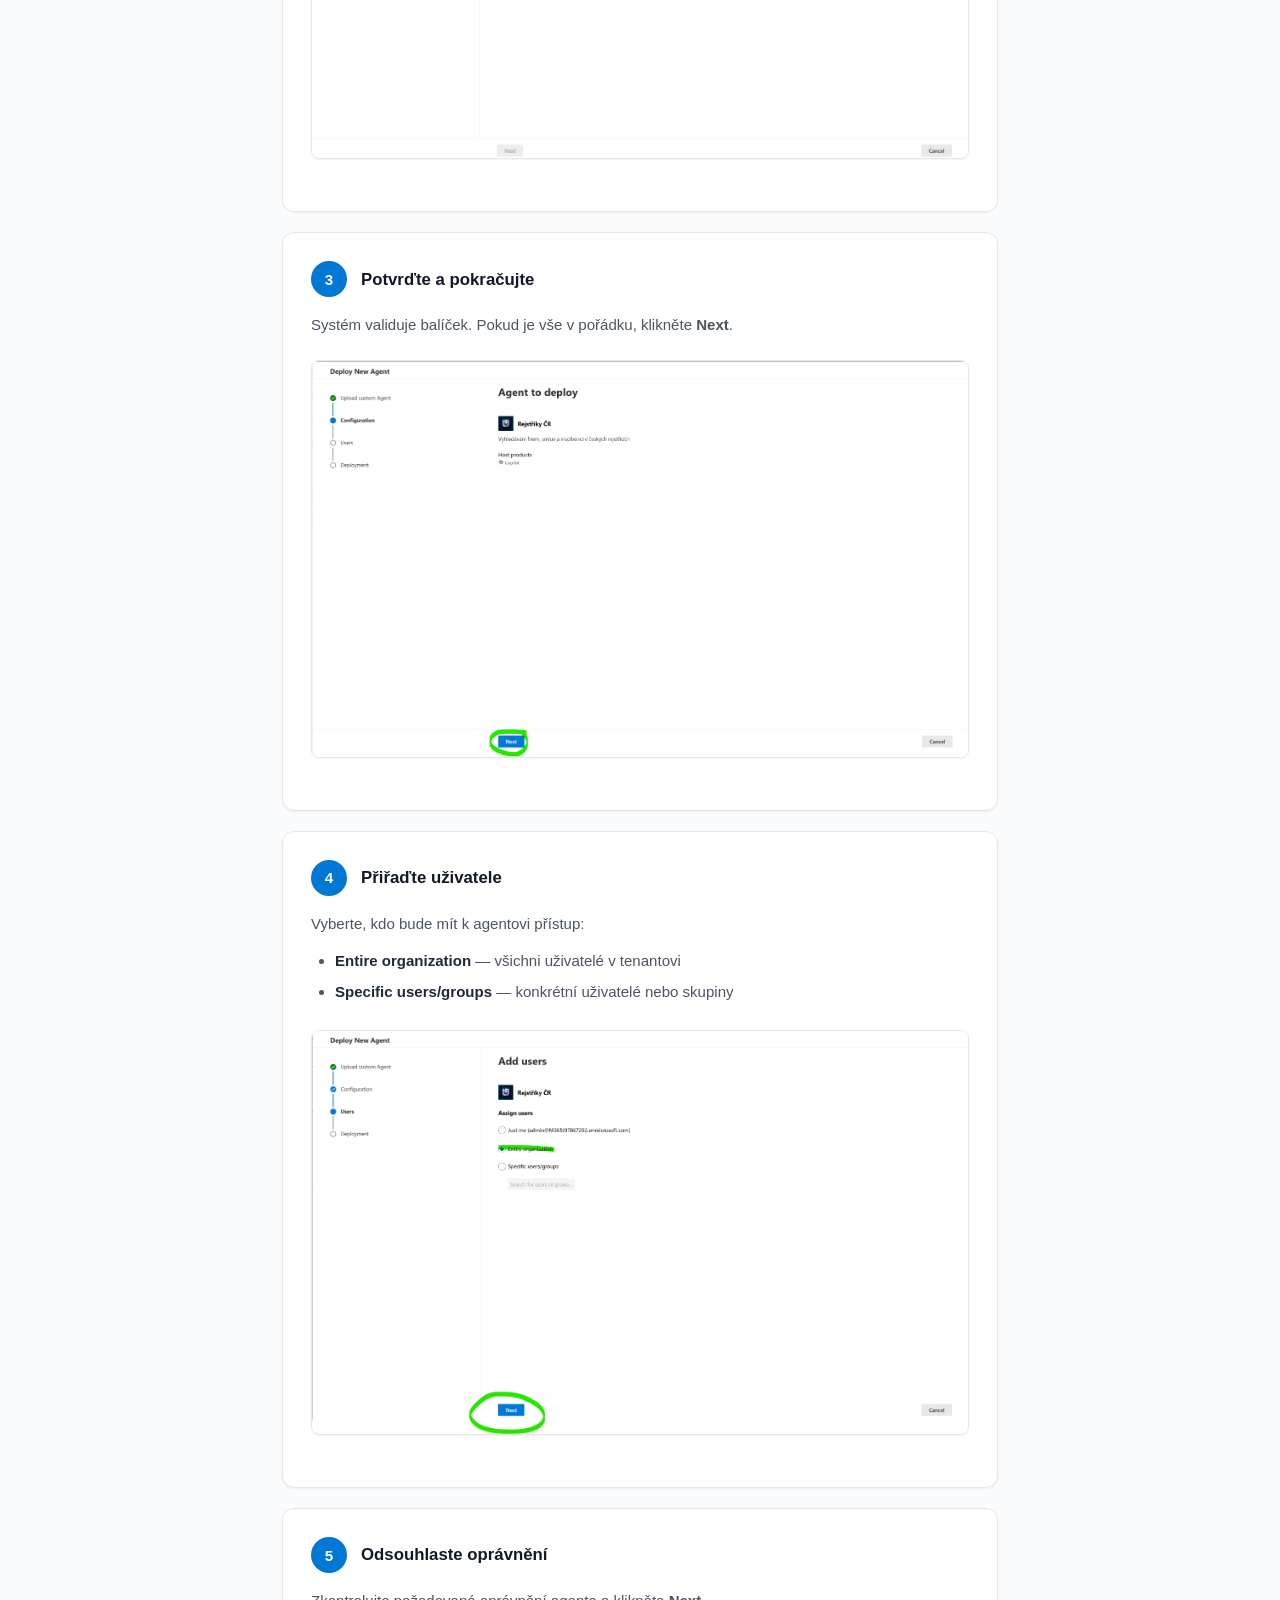
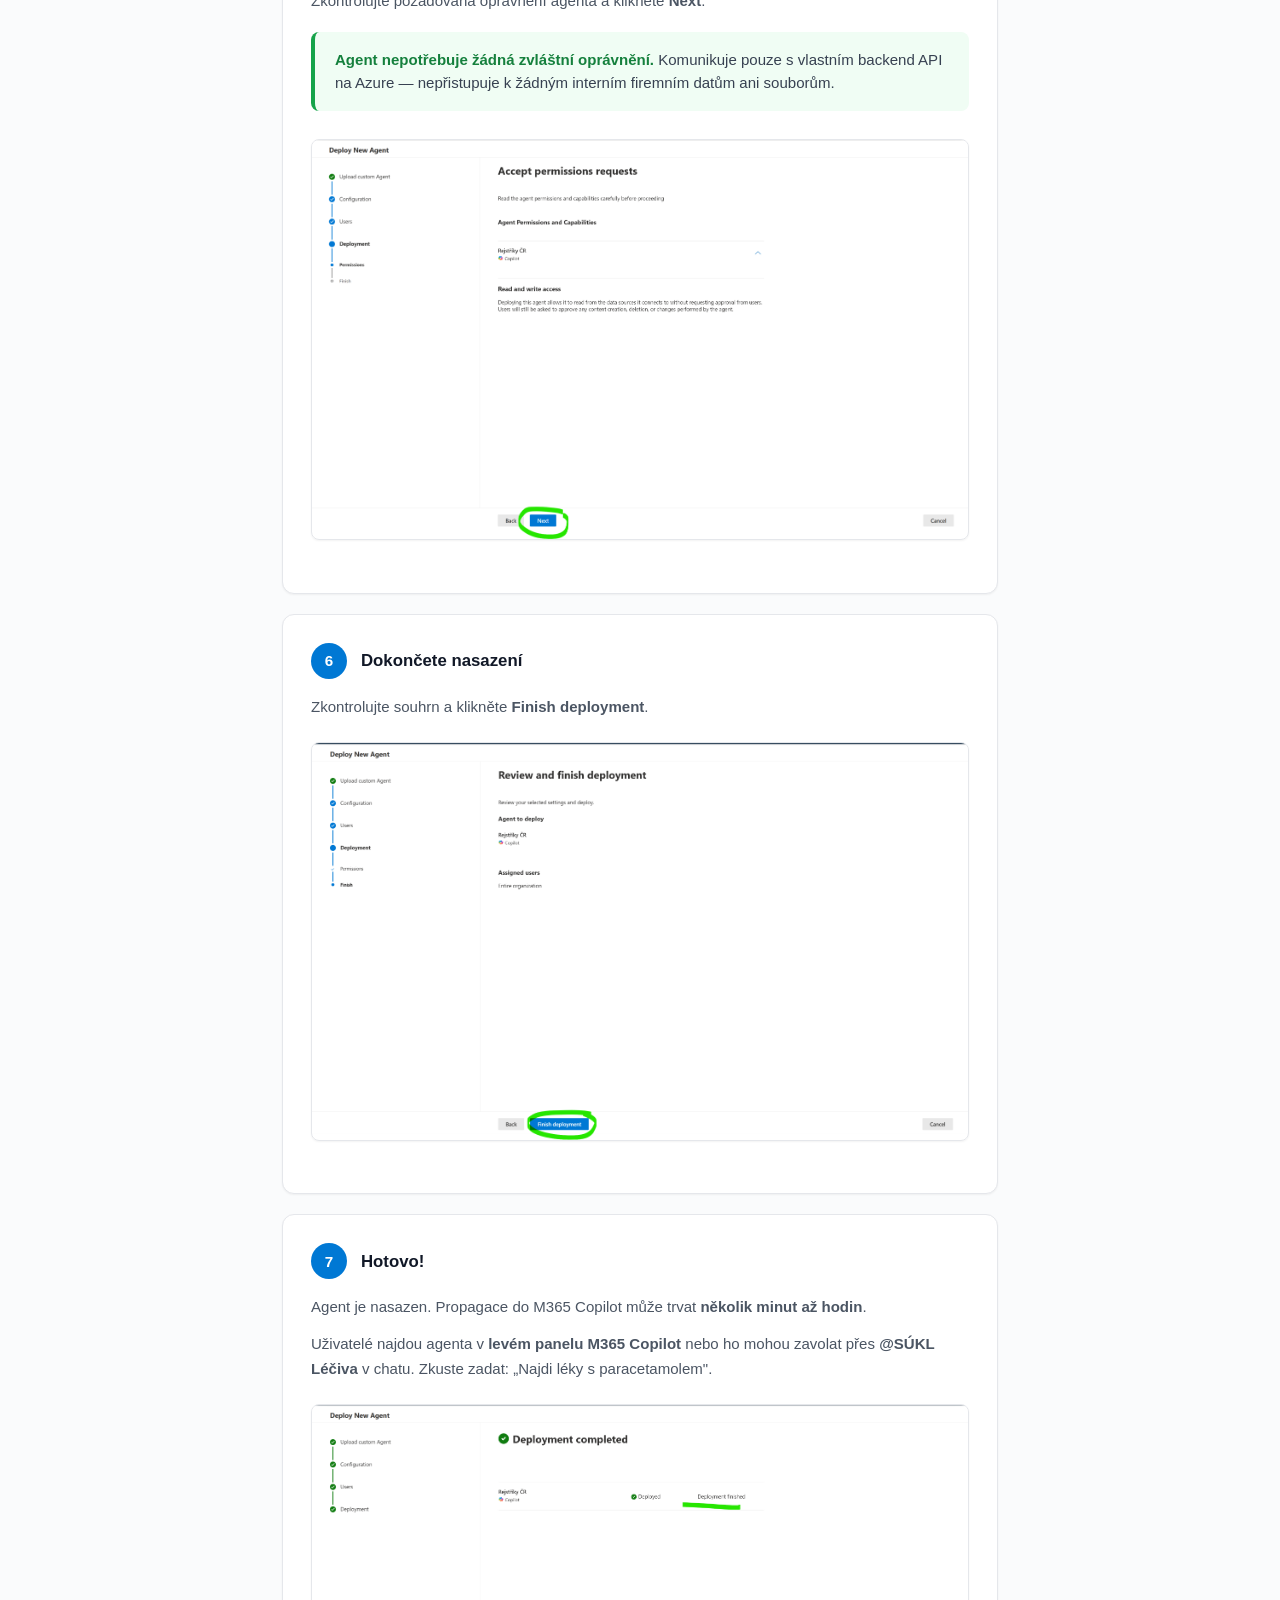
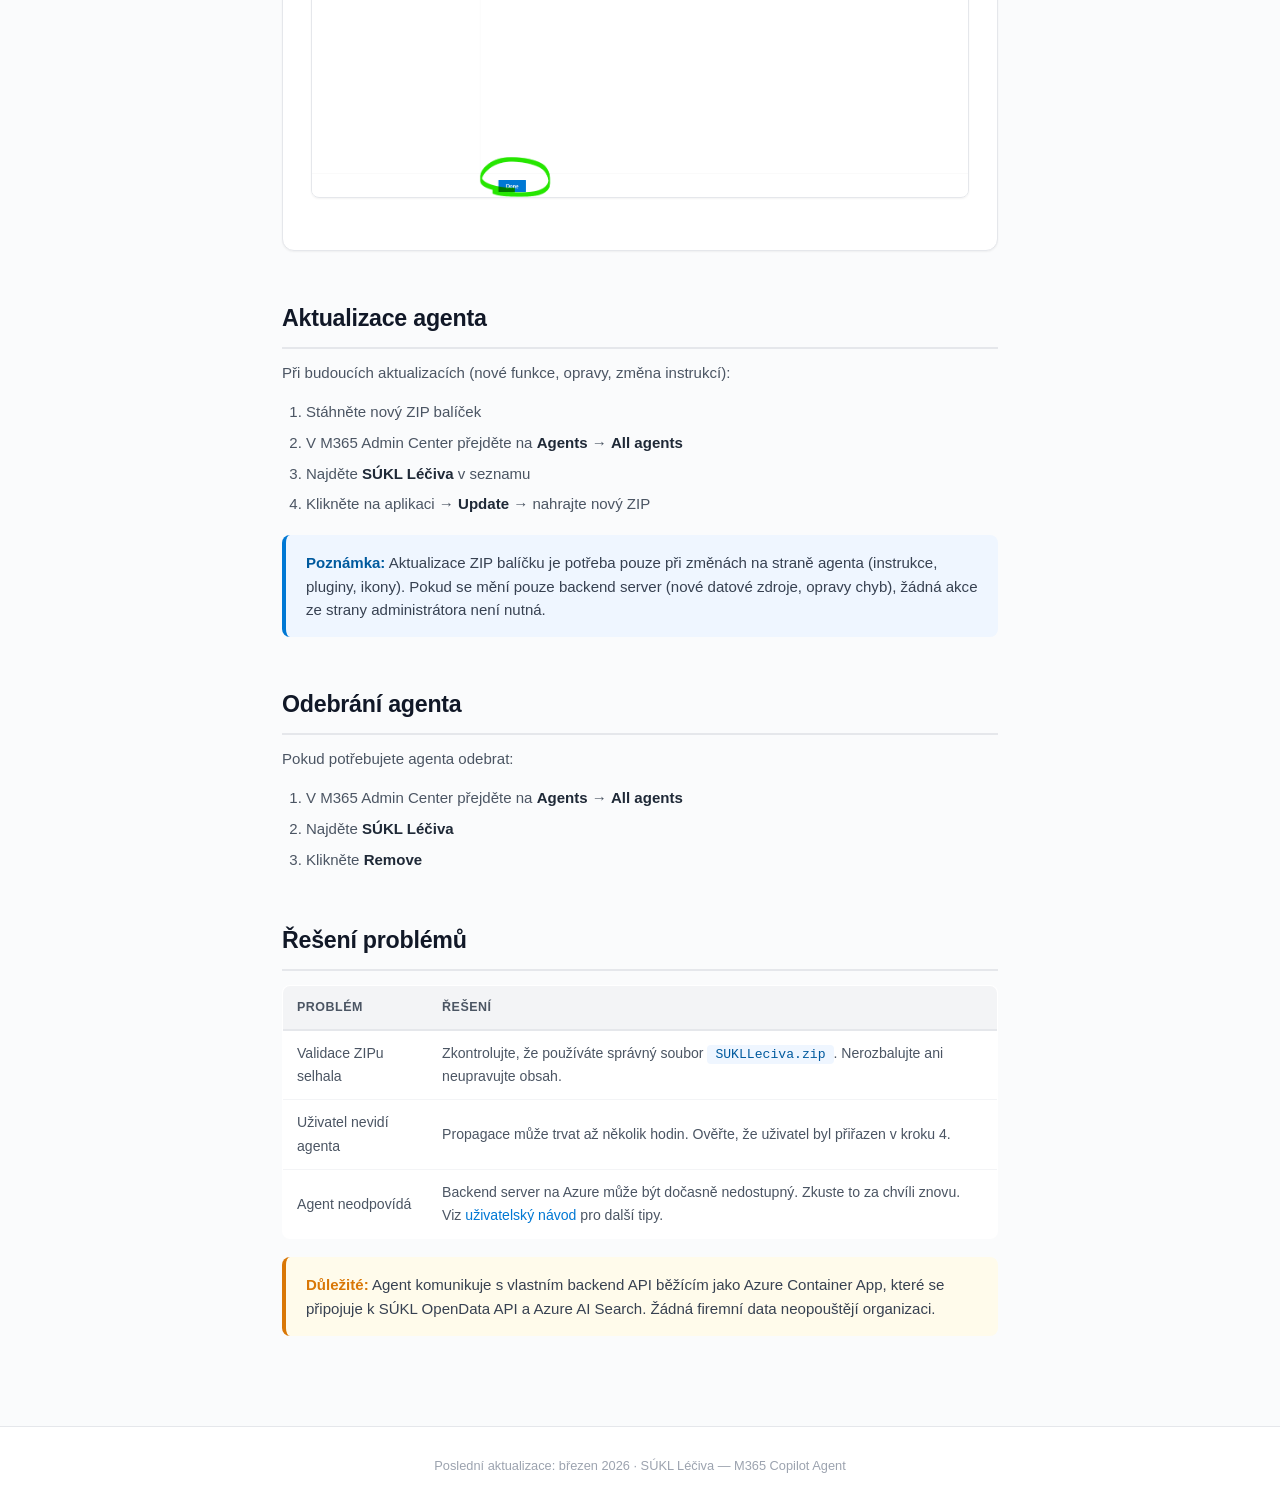
==== commit 226c1ff9: "Add demo-only warning banner to all pages" ====
--- a/admin-guide.html
+++ b/admin-guide.html
@@ -7,6 +7,7 @@
     <link rel="stylesheet" href="styles.css">
 </head>
 <body>
+    <div class="demo-warning" style="background:#dc2626;color:#fff;text-align:center;padding:12px 16px;font-weight:700;font-size:0.95rem;">⚠️ Tento agent slouží výhradně pro demonstrační účely. Není určen pro produkční použití a může být kdykoli bez upozornění vypnut. Kontakt: ondrej.stefka@gmail.com</div>
     <header class="site-header">
         <div class="container-narrow header-center">
             <h1>Návod pro administrátory</h1>
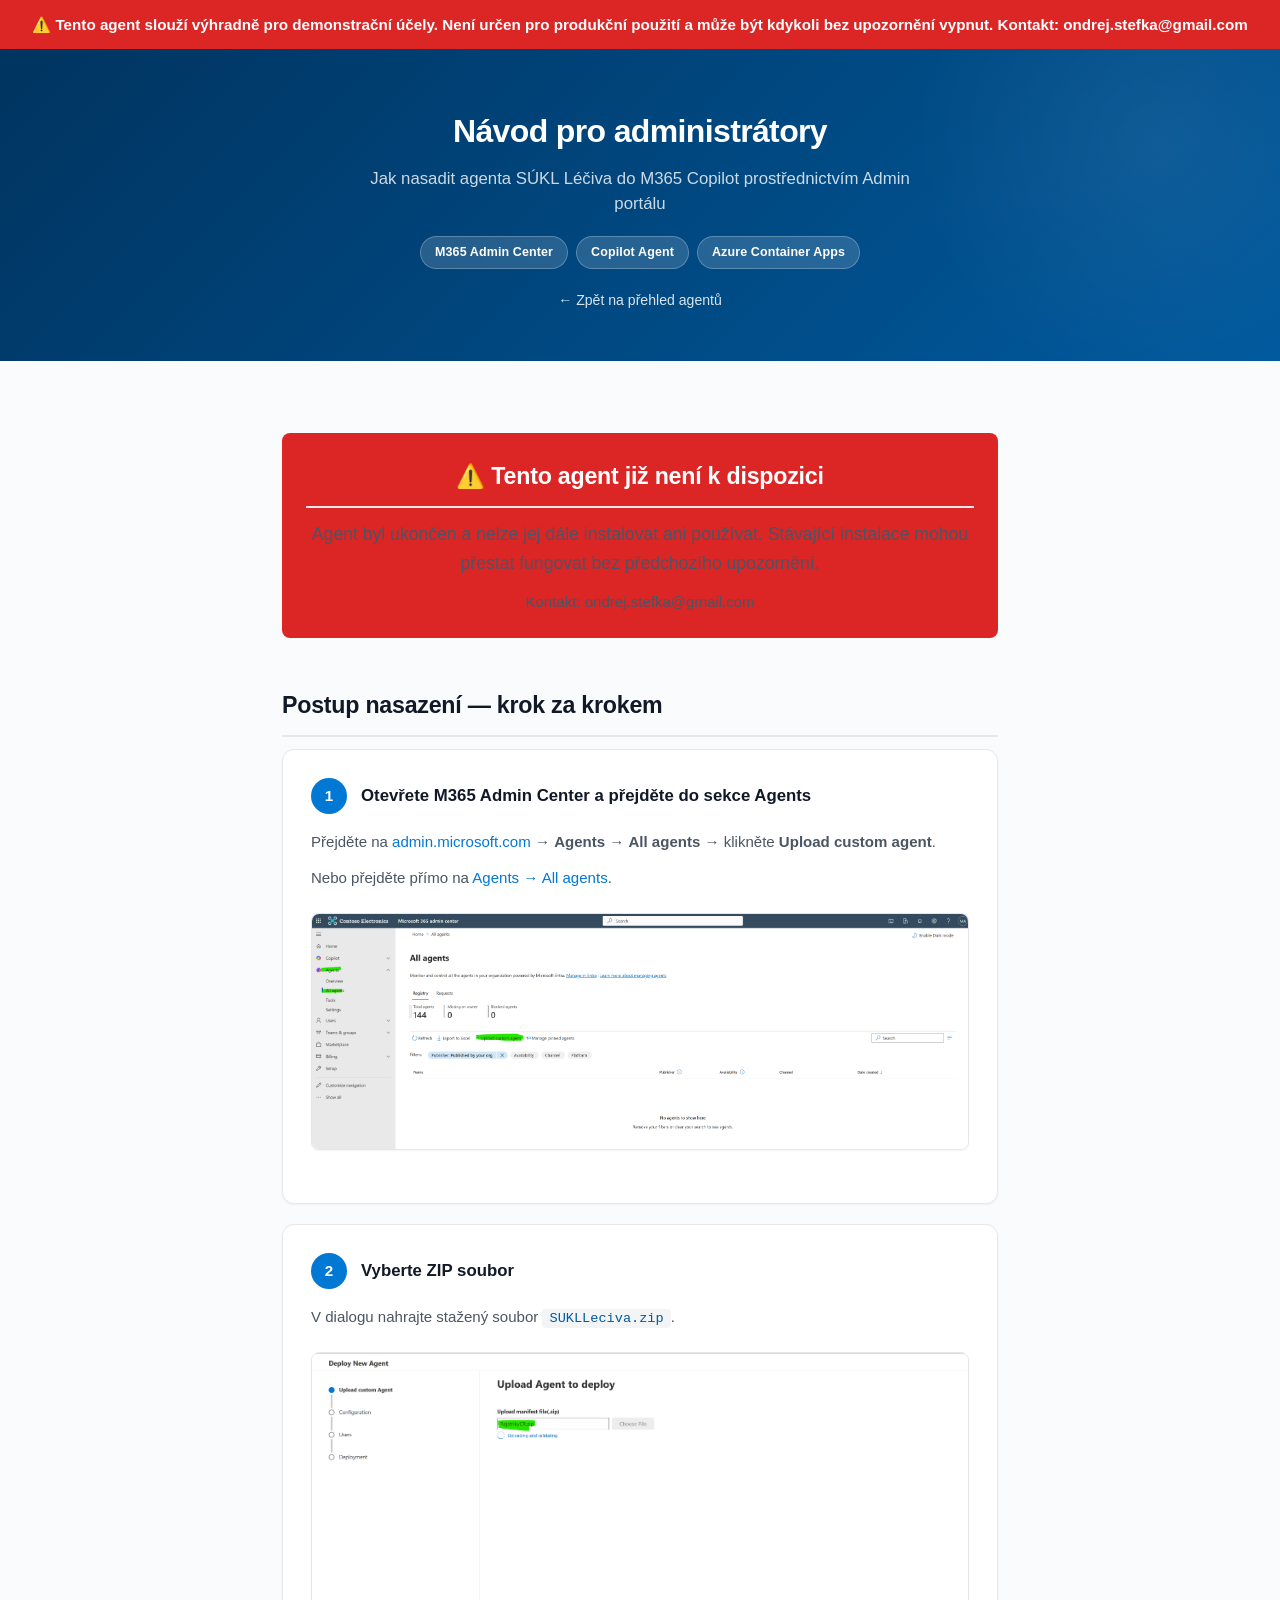
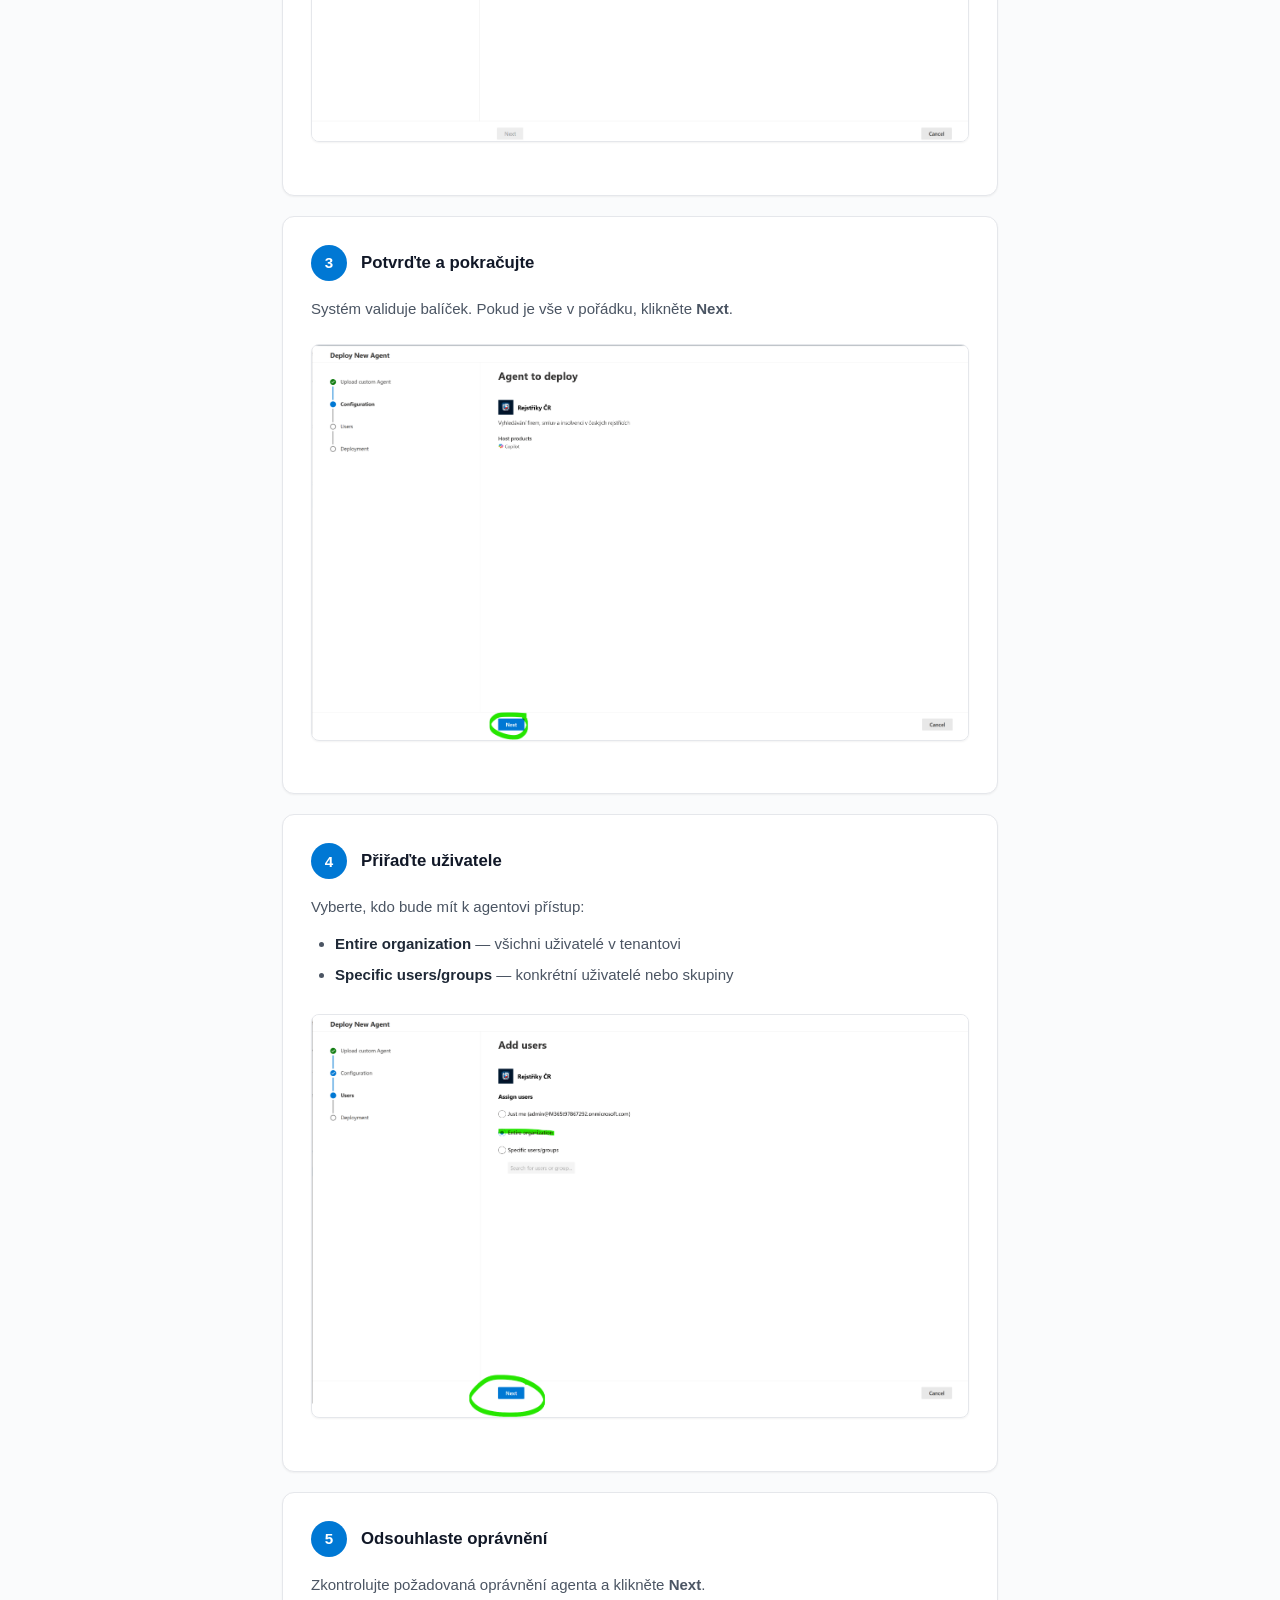
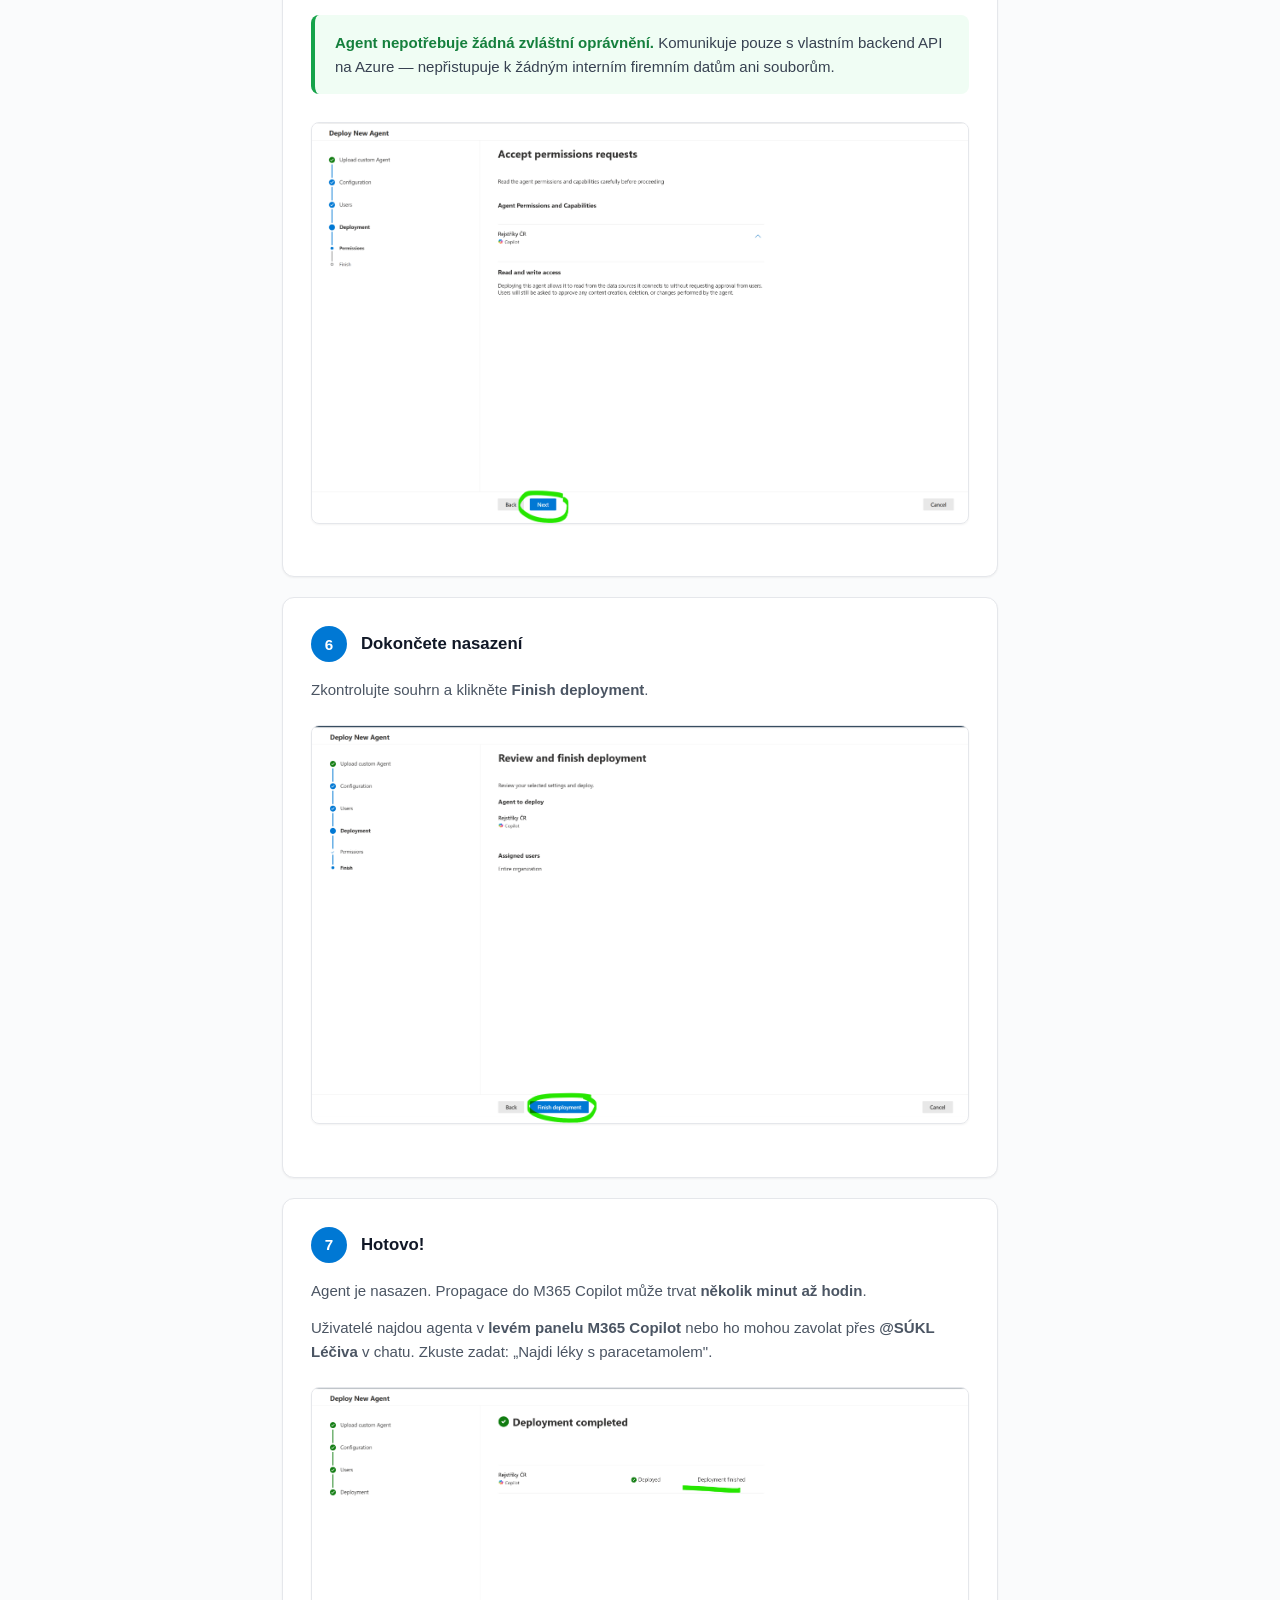
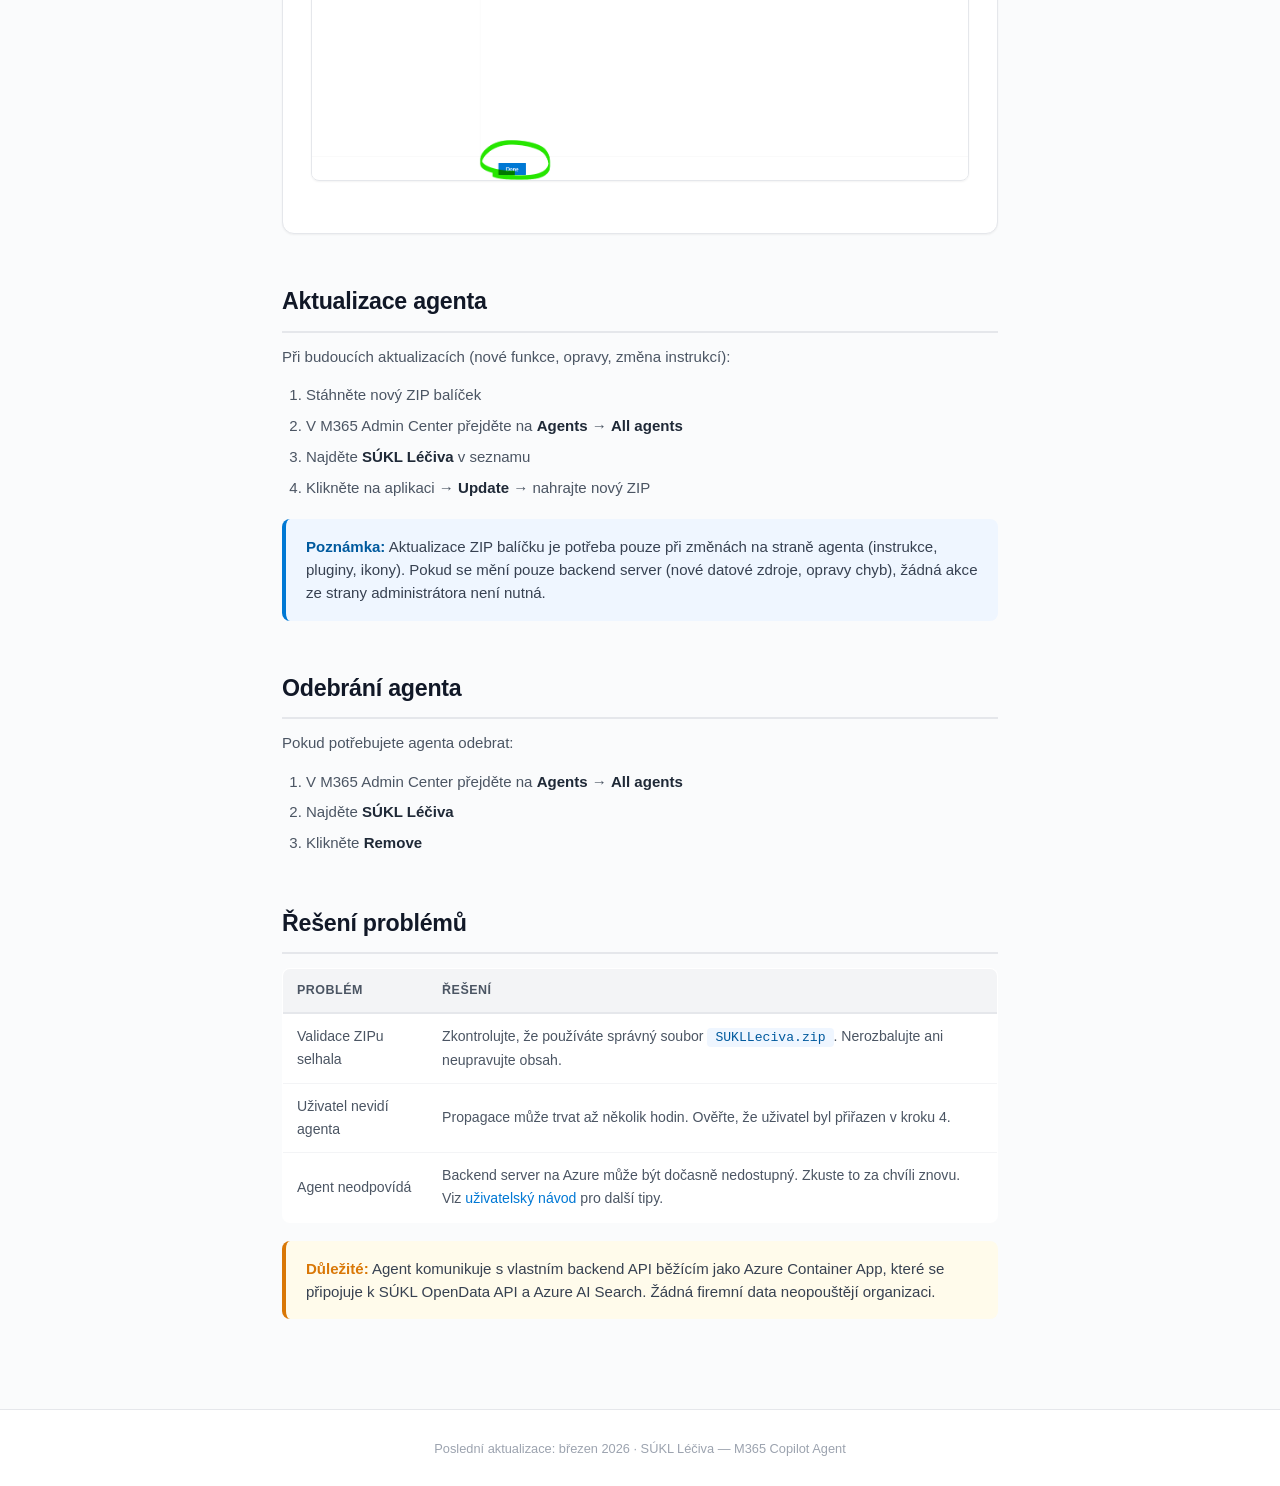
==== commit ba63d1e1: "Replace download section with agent unavailable notice" ====
--- a/admin-guide.html
+++ b/admin-guide.html
@@ -24,17 +24,11 @@
     <article>
         <div class="container-narrow">
 
-            <h2>Než začnete</h2>
-            <p>Pro nasazení agenta potřebujete:</p>
-            <ul>
-                <li><strong>Roli Global Administrator</strong>, <strong>Teams Administrator</strong> nebo <strong>AI Administrator</strong> v Microsoft 365 tenantovi</li>
-                <li><strong>ZIP balíček agenta</strong> — stáhněte níže</li>
-            </ul>
-
-            <a href="SUKLLeciva.zip" class="download-btn" download>
-                <svg xmlns="http://www.w3.org/2000/svg" fill="currentColor" viewBox="0 0 16 16"><path d="M.5 9.9a.5.5 0 0 1 .5.5v2.5a1 1 0 0 0 1 1h12a1 1 0 0 0 1-1v-2.5a.5.5 0 0 1 1 0v2.5a2 2 0 0 1-2 2H2a2 2 0 0 1-2-2v-2.5a.5.5 0 0 1 .5-.5z"/><path d="M7.646 11.854a.5.5 0 0 0 .708 0l3-3a.5.5 0 0 0-.708-.708L8.5 10.293V1.5a.5.5 0 0 0-1 0v8.793L5.354 8.146a.5.5 0 1 0-.708.708l3 3z"/></svg>
-                Stáhnout SUKLLeciva.zip
-            </a>
+            <div style="background:#dc2626;color:#fff;padding:24px;border-radius:8px;margin:24px 0;text-align:center;">
+                <h2 style="color:#fff;margin:0 0 12px 0;">⚠️ Tento agent již není k dispozici</h2>
+                <p style="margin:0;font-size:1.1rem;">Agent byl ukončen a nelze jej dále instalovat ani používat. Stávající instalace mohou přestat fungovat bez předchozího upozornění.</p>
+                <p style="margin:12px 0 0 0;">Kontakt: ondrej.stefka@gmail.com</p>
+            </div>
 
             <h2>Postup nasazení — krok za krokem</h2>
 
